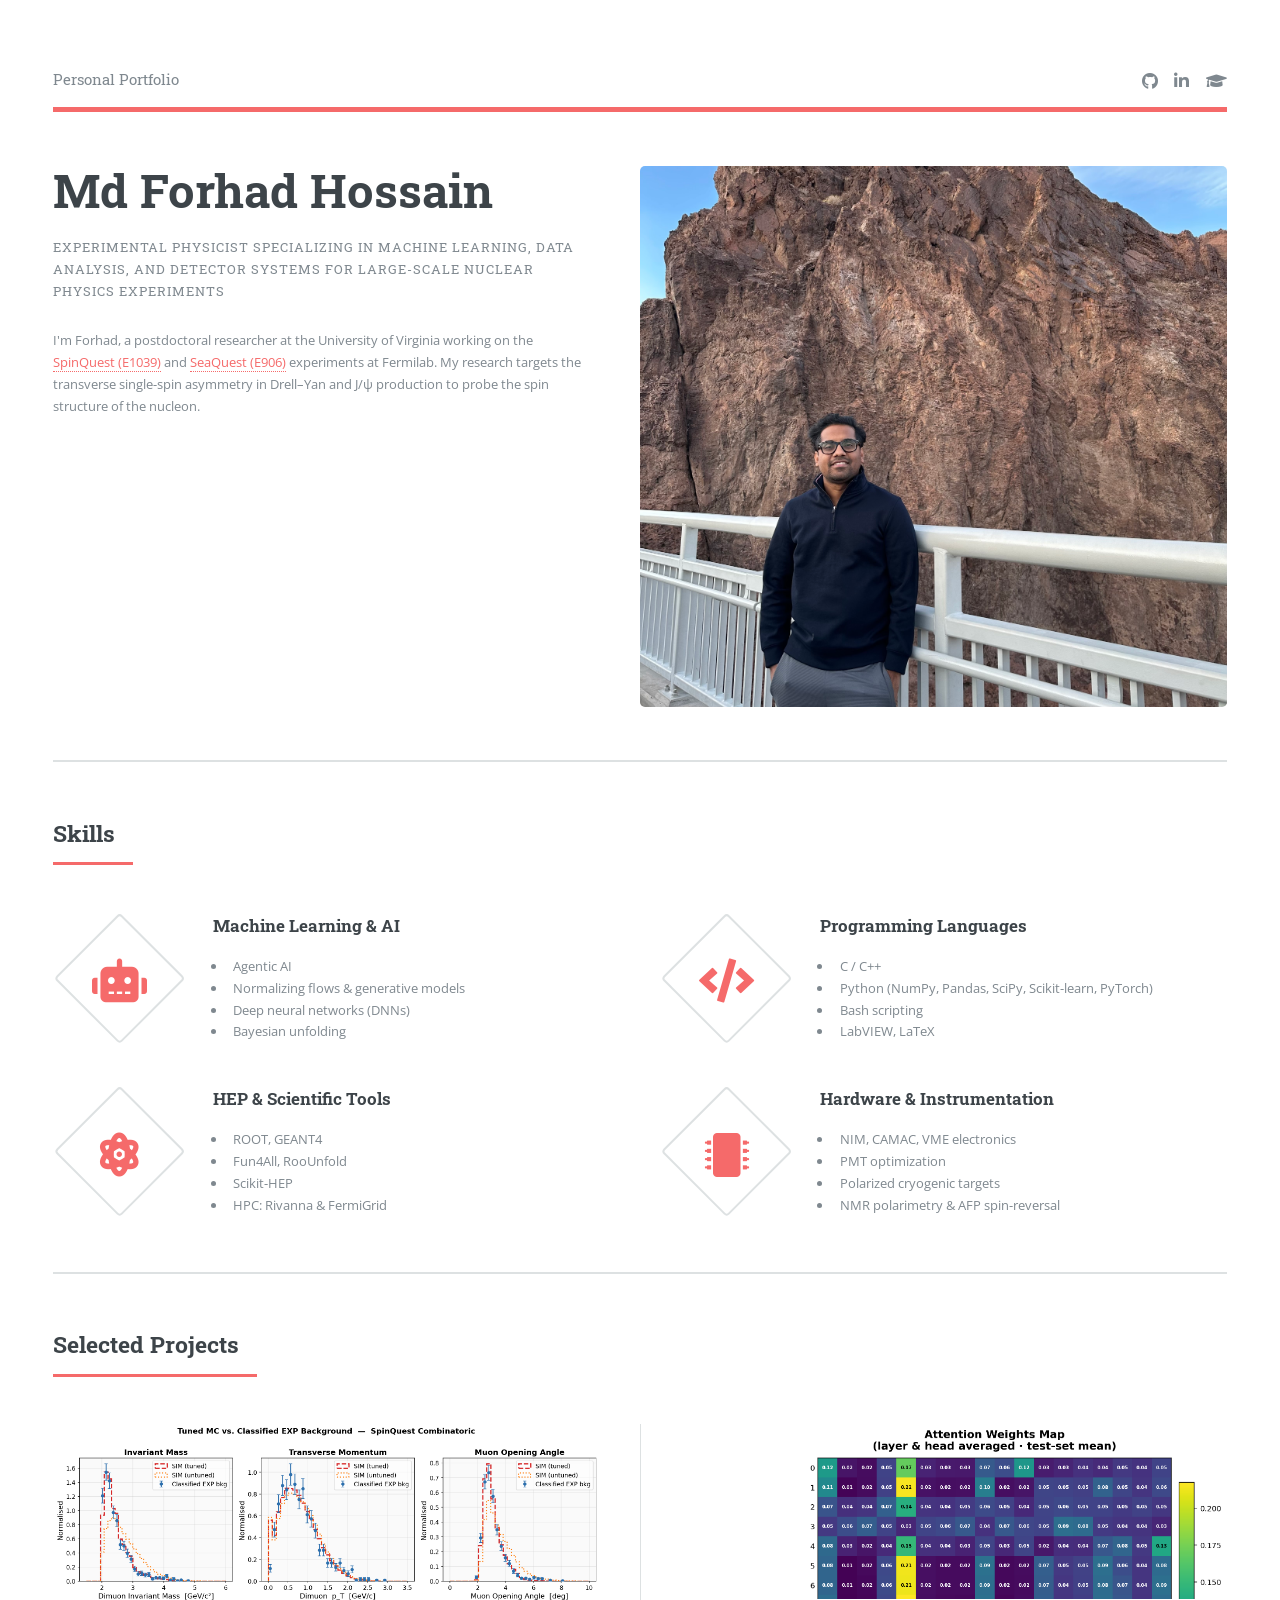
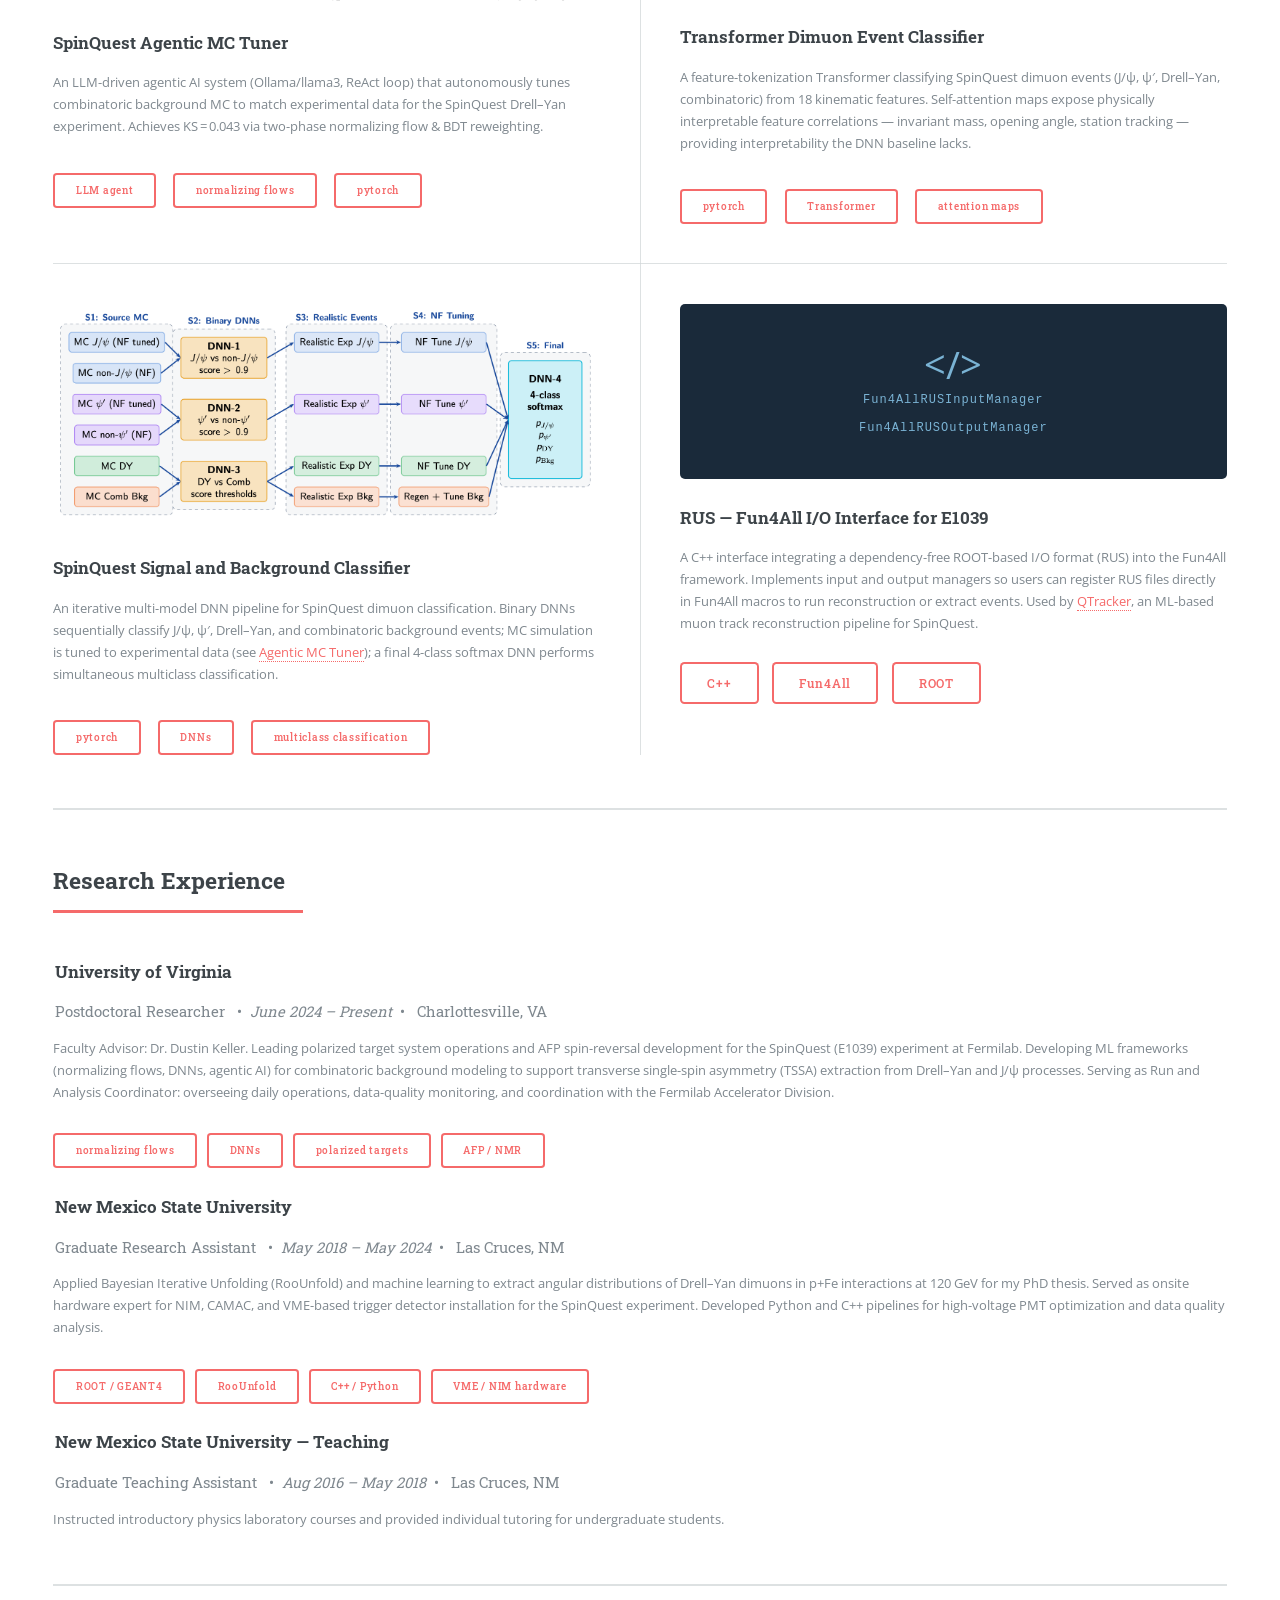
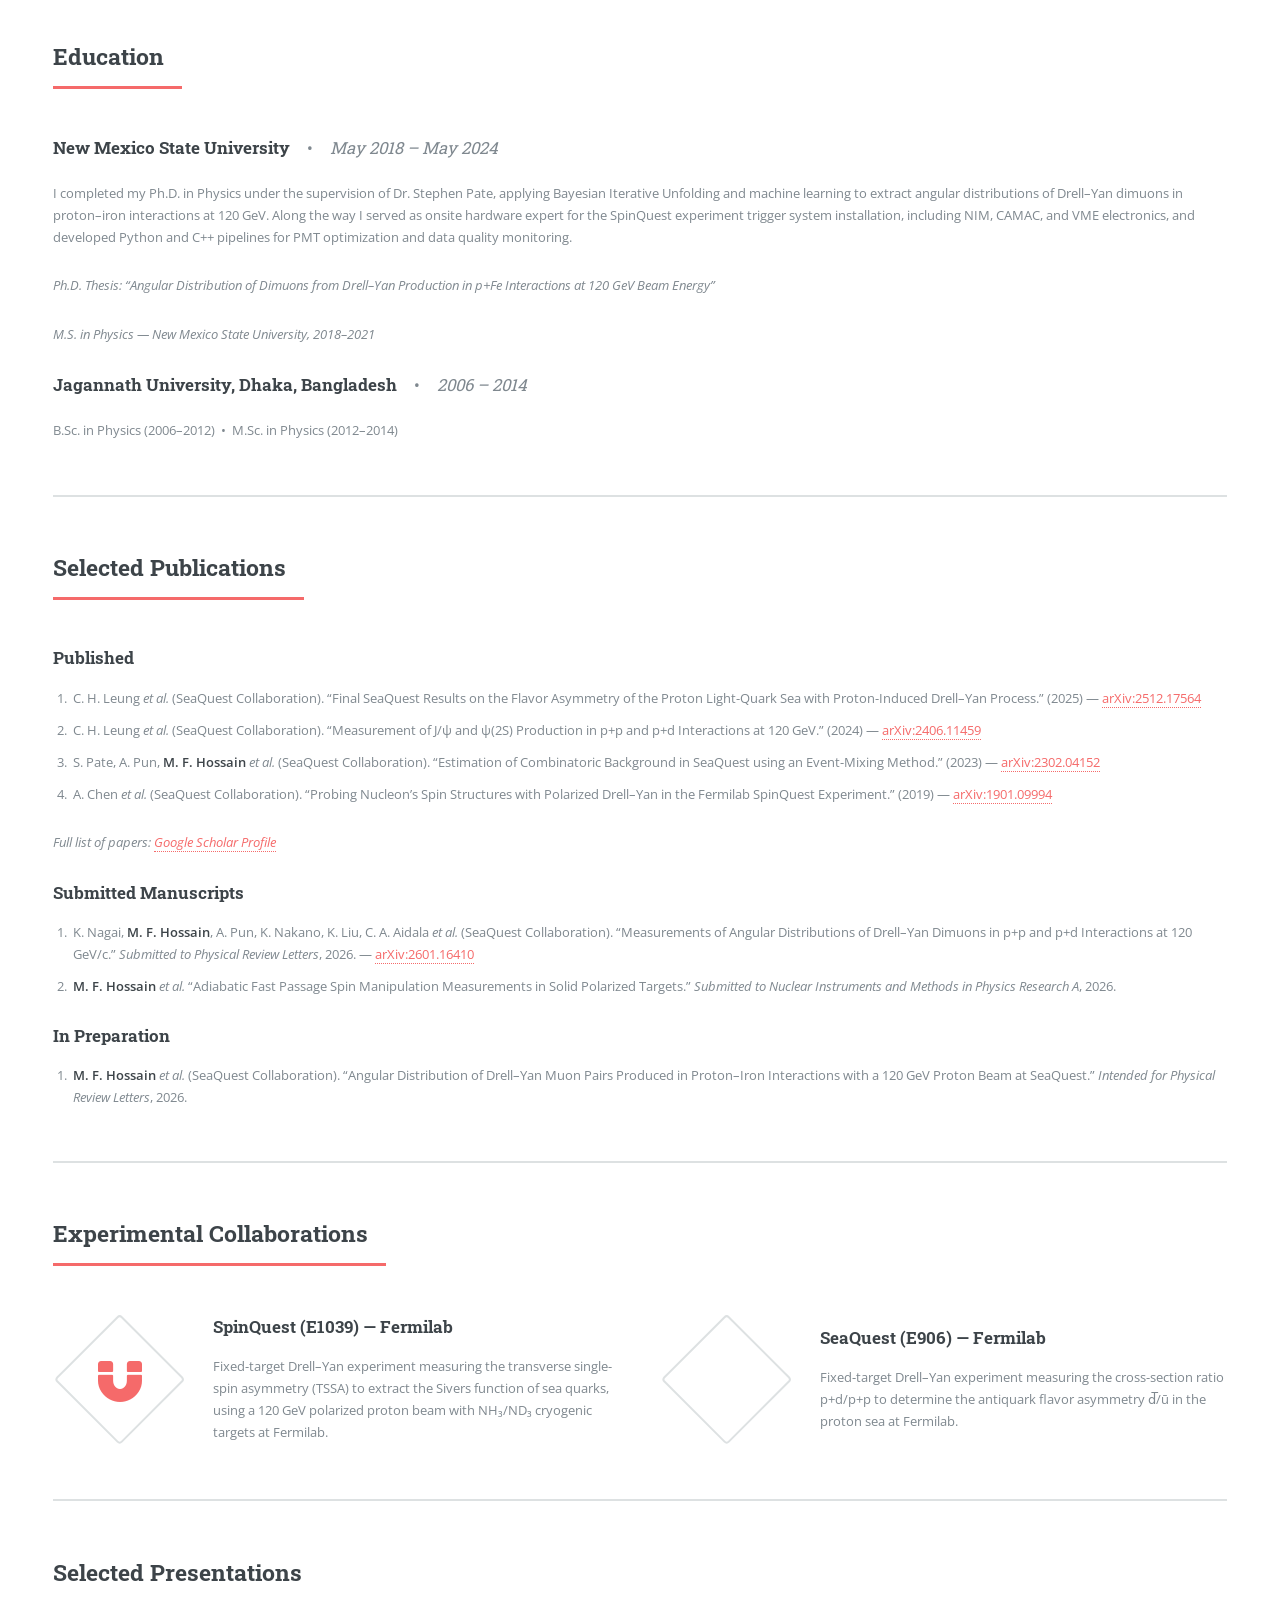
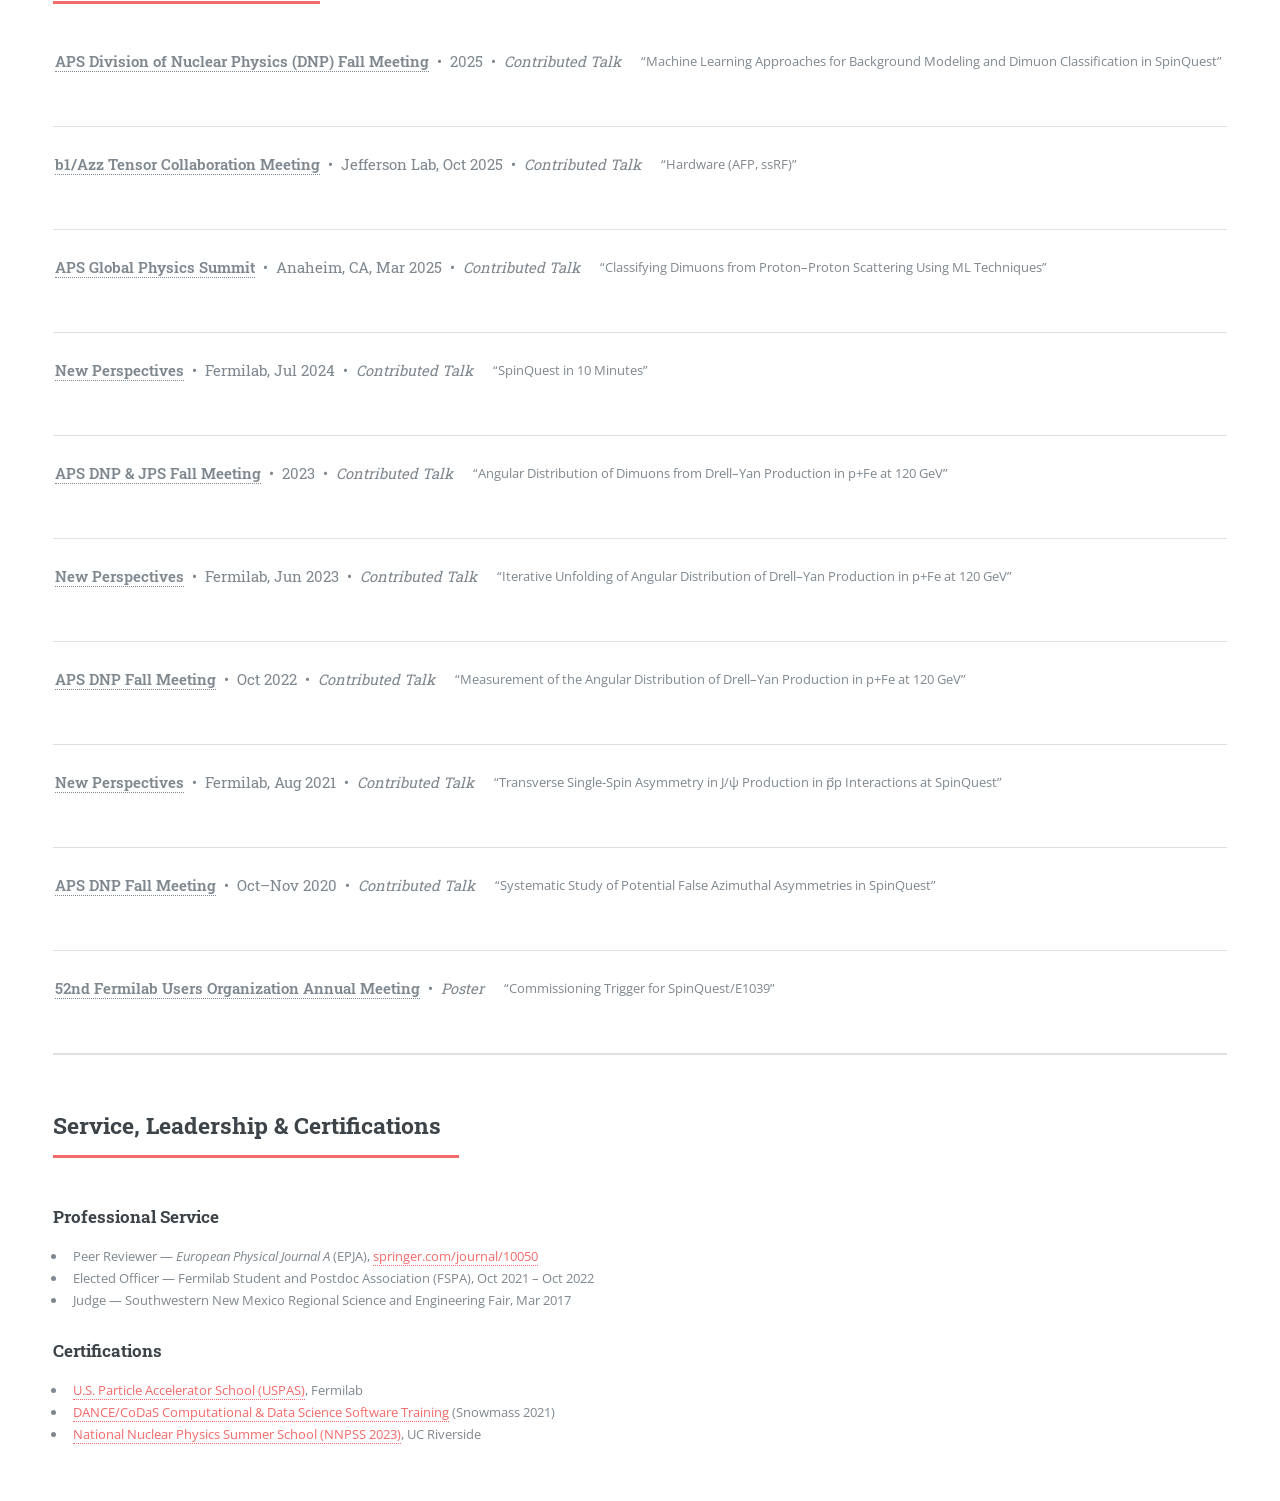
==== index.html @ e0bdc67d "update" ====
<!DOCTYPE HTML>
<!--
	Editorial by HTML5 UP
	html5up.net | @ajlkn
	Free for personal and commercial use under the CCA 3.0 license (html5up.net/license)
-->
<html>
	<head>
		<title>Md Forhad Hossain</title>
		<meta charset="utf-8" />
		<meta name="viewport" content="width=device-width, initial-scale=1, user-scalable=no" />
		<link rel="stylesheet" href="assets/css/main.css" />
	</head>
	<body class="is-preload">

		<!-- Wrapper -->
			<div id="wrapper">

				<!-- Main -->
					<div id="main">
						<div class="inner">

							<!-- Header -->
								<header id="header">
									<a href="index.html" class="logo">Personal Portfolio</a>
									<ul class="icons">
										<li><a href="https://github.com/forhad-h2030" class="icon brands fa-github" target="_blank" rel="noopener noreferrer"><span class="label">Github</span></a></li>
										<li><a href="https://www.linkedin.com/in/forhad-hn/" class="icon brands fa-linkedin-in" target="_blank" rel="noopener noreferrer"><span class="label">LinkedIn</span></a></li>
										<li><a href="https://scholar.google.com/citations?user=KOygUhMAAAAJ&hl=en" class="icon solid fa-graduation-cap" target="_blank" rel="noopener noreferrer"><span class="label">Google Scholar</span></a></li>
									</ul>
								</header>

							<!-- Banner -->
								<section id="banner">
									<div class="content">
										<header>
											<h1>Md Forhad Hossain</h1>
											<p>Experimental Physicist specializing in machine learning, data analysis, and detector systems for large-scale nuclear physics experiments</p>
										</header>
										<p>
											I'm Forhad, a postdoctoral researcher at the University of Virginia working on the <a href="https://spinquest.fnal.gov/" target="_blank" rel="noopener noreferrer">SpinQuest (E1039)</a> and <a href="https://www.phy.anl.gov/mep/drell-yan/" target="_blank" rel="noopener noreferrer">SeaQuest (E906)</a> experiments at Fermilab. My research targets the transverse single-spin asymmetry in Drell&ndash;Yan and J/&psi; production to probe the spin structure of the nucleon.
										</p>
									</div>
									<span class="image object">
										<img src="images/your_photo.jpg" alt="Md Forhad Hossain" />
									</span>
								</section>

							<!-- Skills -->
								<section>
									<header class="major">
										<h2>Skills</h2>
									</header>
									<div class="features">
										<article>
											<span class="icon solid fa-robot"></span>
											<div class="content">
												<h3>Machine Learning &amp; AI</h3>
												<ul>
													<li>Agentic AI</li>
													<li>Normalizing flows &amp; generative models</li>
													<li>Deep neural networks (DNNs)</li>
													<li>Bayesian unfolding</li>
												</ul>
											</div>
										</article>
										<article>
											<span class="icon solid fa-code"></span>
											<div class="content">
												<h3>Programming Languages</h3>
												<ul>
													<li>C / C++</li>
													<li>Python (NumPy, Pandas, SciPy, Scikit-learn, PyTorch)</li>
													<li>Bash scripting</li>
													<li>LabVIEW, LaTeX</li>
												</ul>
											</div>
										</article>
										<article>
											<span class="icon solid fa-atom"></span>
											<div class="content">
												<h3>HEP &amp; Scientific Tools</h3>
												<ul>
													<li>ROOT, GEANT4</li>
													<li>Fun4All, RooUnfold</li>
													<li>Scikit-HEP</li>
													<li>HPC: Rivanna &amp; FermiGrid</li>
												</ul>
											</div>
										</article>
										<article>
											<span class="icon solid fa-microchip"></span>
											<div class="content">
												<h3>Hardware &amp; Instrumentation</h3>
												<ul>
													<li>NIM, CAMAC, VME electronics</li>
													<li>PMT optimization</li>
													<li>Polarized cryogenic targets</li>
													<li>NMR polarimetry &amp; AFP spin-reversal</li>
												</ul>
											</div>
										</article>
									</div>
								</section>

							<!-- Projects -->
								<section>
									<header class="major">
										<h2>Selected Projects</h2>
									</header>
									<div class="posts">
										<article>
											<a href="spinquest-agentic-tuner.html" class="image"><img src="images/spinquest_agentic_overlay.png" alt="SpinQuest Agentic MC Tuner — overlay of tuned MC vs experimental data" /></a>
											<h3><a href="spinquest-agentic-tuner.html">SpinQuest Agentic MC Tuner</a></h3>
											<p>An LLM-driven agentic AI system (Ollama/llama3, ReAct loop) that autonomously tunes combinatoric background MC to match experimental data for the SpinQuest Drell&ndash;Yan experiment. Achieves KS&thinsp;=&thinsp;0.043 via two-phase normalizing flow &amp; BDT reweighting.</p>
											<ul class="actions" style="flex-wrap:wrap;gap:0.3em;">
												<li><a class="button small">LLM agent</a></li>
												<li><a class="button small">normalizing flows</a></li>
												<li><a class="button small">pytorch</a></li>
											</ul>
										</article>
										<article>
											<a href="transformer-dimuon.html" class="image"><img src="images/transformer_attention_annotated.png" alt="Transformer self-attention weight map for dimuon classification" style="width:100%;height:175px;object-fit:cover;object-position:top;" /></a>
											<h3><a href="transformer-dimuon.html">Transformer Dimuon Event Classifier</a></h3>
											<p>A feature-tokenization Transformer classifying SpinQuest dimuon events (J/&psi;, &psi;&prime;, Drell&ndash;Yan, combinatoric) from 18 kinematic features. Self-attention maps expose physically interpretable feature correlations &mdash; invariant mass, opening angle, station tracking &mdash; providing interpretability the DNN baseline lacks.</p>
											<ul class="actions" style="flex-wrap:wrap;gap:0.3em;">
												<li><a class="button small">pytorch</a></li>
												<li><a class="button small">Transformer</a></li>
												<li><a class="button small">attention maps</a></li>
											</ul>
										</article>
										<article>
											<a href="spinquest_bkg.html" class="image"><img src="images/spinquest_bkg.jpg" alt="SpinQuest Signal and Background Classifier" /></a>
											<h3><a href="spinquest_bkg.html">SpinQuest Signal and Background Classifier</a></h3>
											<p>An iterative multi-model DNN pipeline for SpinQuest dimuon classification. Binary DNNs sequentially classify J/&psi;, &psi;&prime;, Drell&ndash;Yan, and combinatoric background events; MC simulation is tuned to experimental data (see <a href="spinquest-agentic-tuner.html">Agentic MC Tuner</a>); a final 4-class softmax DNN performs simultaneous multiclass classification.</p>
											<ul class="actions" style="flex-wrap:wrap;gap:0.3em;">
												<li><a class="button small">pytorch</a></li>
												<li><a class="button small">DNNs</a></li>
												<li><a class="button small">multiclass classification</a></li>
											</ul>
										</article>
										<article>
											<a href="rus.html" class="image">
												<div style="width:100%;height:175px;background:#1a2a3a;display:flex;align-items:center;justify-content:center;flex-direction:column;gap:8px;">
													<span style="font-size:38px;line-height:1;color:#7ab3d4;">&#60;&#47;&#62;</span>
													<span style="font-size:12px;color:#7ab3d4;font-family:monospace;letter-spacing:1px;">Fun4AllRUSInputManager</span>
													<span style="font-size:12px;color:#7ab3d4;font-family:monospace;letter-spacing:1px;">Fun4AllRUSOutputManager</span>
												</div>
											</a>
											<h3><a href="rus.html">RUS &mdash; Fun4All I/O Interface for E1039</a></h3>
											<p>A C++ interface integrating a dependency-free ROOT-based I/O format (RUS) into the Fun4All framework. Implements input and output managers so users can register RUS files directly in Fun4All macros to run reconstruction or extract events. Used by <a href="https://github.com/uva-spin/Qtracker_basic" target="_blank" rel="noopener noreferrer">QTracker</a>, an ML-based muon track reconstruction pipeline for SpinQuest.</p>
											<ul class="actions">
												<li><a class="button">C++</a></li>
												<li><a class="button">Fun4All</a></li>
												<li><a class="button">ROOT</a></li>
											</ul>
										</article>
									</div>
								</section>

							<!-- Research Experience -->
								<section>
									<header class="major">
										<h2>Research Experience</h2>
									</header>

									<h3>&thinsp;&hairsp;University of Virginia</h3>
									<div class="row">
										<hplain>Postdoctoral Researcher &ensp;<span>&#8226;</span>&ensp;<i>June 2024 &ndash; Present</i>&ensp;<span>&#8226;</span>&ensp; Charlottesville, VA</hplain>
										<p style="margin-bottom:1em;"></p>
										<p>
											Faculty Advisor: Dr. Dustin Keller. Leading polarized target system operations and AFP spin-reversal development for the SpinQuest (E1039) experiment at Fermilab. Developing ML frameworks (normalizing flows, DNNs, agentic AI) for combinatoric background modeling to support transverse single-spin asymmetry (TSSA) extraction from Drell&ndash;Yan and J/&psi; processes. Serving as Run and Analysis Coordinator: overseeing daily operations, data-quality monitoring, and coordination with the Fermilab Accelerator Division.
											<br /><br />
											<a class="button small">normalizing flows</a>&ensp;
											<a class="button small">DNNs</a>&ensp;
											<a class="button small">polarized targets</a>&ensp;
											<a class="button small">AFP / NMR</a>
										</p>
									</div>

									<h3>&thinsp;&hairsp;New Mexico State University</h3>
									<div class="row">
										<hplain>Graduate Research Assistant &ensp;<span>&#8226;</span>&ensp;<i>May 2018 &ndash; May 2024</i>&ensp;<span>&#8226;</span>&ensp; Las Cruces, NM</hplain>
										<p style="margin-bottom:1em;"></p>
										<p>
											Applied Bayesian Iterative Unfolding (RooUnfold) and machine learning to extract angular distributions of Drell&ndash;Yan dimuons in p+Fe interactions at 120 GeV for my PhD thesis. Served as onsite hardware expert for NIM, CAMAC, and VME-based trigger detector installation for the SpinQuest experiment. Developed Python and C++ pipelines for high-voltage PMT optimization and data quality analysis.
											<br /><br />
											<a class="button small">ROOT / GEANT4</a>&ensp;
											<a class="button small">RooUnfold</a>&ensp;
											<a class="button small">C++ / Python</a>&ensp;
											<a class="button small">VME / NIM hardware</a>
										</p>
									</div>

									<h3>&thinsp;&hairsp;New Mexico State University &mdash; Teaching</h3>
									<div class="row">
										<hplain>Graduate Teaching Assistant &ensp;<span>&#8226;</span>&ensp;<i>Aug 2016 &ndash; May 2018</i>&ensp;<span>&#8226;</span>&ensp; Las Cruces, NM</hplain>
										<p style="margin-bottom:1em;"></p>
										<p>Instructed introductory physics laboratory courses and provided individual tutoring for undergraduate students.</p>
									</div>
								</section>

							<!-- Education -->
								<section>
									<header class="major">
										<h2>Education</h2>
									</header>

									<div style="clear: both">
										<h3 style="float: left">New Mexico State University</h3>
										<hplain2>&emsp;<span>&#8226;</span>&emsp;<i>May 2018 &ndash; May 2024</i></hplain2>
									</div>
									<br />
									<p>
										I completed my Ph.D. in Physics under the supervision of Dr. Stephen Pate, applying Bayesian Iterative Unfolding and machine learning to extract angular distributions of Drell&ndash;Yan dimuons in proton&ndash;iron interactions at 120 GeV. Along the way I served as onsite hardware expert for the SpinQuest experiment trigger system installation, including NIM, CAMAC, and VME electronics, and developed Python and C++ pipelines for PMT optimization and data quality monitoring.
									</p>
									<p><i>Ph.D. Thesis: &ldquo;Angular Distribution of Dimuons from Drell&ndash;Yan Production in p+Fe Interactions at 120 GeV Beam Energy&rdquo;</i></p>
									<p><i>M.S. in Physics &mdash; New Mexico State University, 2018&ndash;2021</i></p>

									<div style="clear: both">
										<h3 style="float: left">Jagannath University, Dhaka, Bangladesh</h3>
										<hplain2>&emsp;<span>&#8226;</span>&emsp;<i>2006 &ndash; 2014</i></hplain2>
									</div>
									<br />
									<p>B.Sc. in Physics (2006&ndash;2012) &nbsp;&bull;&nbsp; M.Sc. in Physics (2012&ndash;2014)</p>
								</section>

							<!-- Publications -->
								<section>
									<header class="major">
										<h2>Selected Publications</h2>
									</header>

									<h3>Published</h3>
									<ol>
										<li style="margin-bottom:0.8em; line-height:1.6">
											C. H. Leung <i>et al.</i> (SeaQuest Collaboration). &ldquo;Final SeaQuest Results on the Flavor Asymmetry of the Proton Light-Quark Sea with Proton-Induced Drell&ndash;Yan Process.&rdquo; (2025)
											&mdash; <a href="https://arxiv.org/abs/2512.17564" target="_blank" rel="noopener noreferrer">arXiv:2512.17564</a>
										</li>
										<li style="margin-bottom:0.8em; line-height:1.6">
											C. H. Leung <i>et al.</i> (SeaQuest Collaboration). &ldquo;Measurement of J/&psi; and &psi;(2S) Production in p+p and p+d Interactions at 120 GeV.&rdquo; (2024)
											&mdash; <a href="https://arxiv.org/abs/2406.11459" target="_blank" rel="noopener noreferrer">arXiv:2406.11459</a>
										</li>
										<li style="margin-bottom:0.8em; line-height:1.6">
											S. Pate, A. Pun, <b>M. F. Hossain</b> <i>et al.</i> (SeaQuest Collaboration). &ldquo;Estimation of Combinatoric Background in SeaQuest using an Event-Mixing Method.&rdquo; (2023)
											&mdash; <a href="https://arxiv.org/abs/2302.04152" target="_blank" rel="noopener noreferrer">arXiv:2302.04152</a>
										</li>
										<li style="margin-bottom:0.8em; line-height:1.6">
											A. Chen <i>et al.</i> (SeaQuest Collaboration). &ldquo;Probing Nucleon&rsquo;s Spin Structures with Polarized Drell&ndash;Yan in the Fermilab SpinQuest Experiment.&rdquo; (2019)
											&mdash; <a href="https://arxiv.org/abs/1901.09994" target="_blank" rel="noopener noreferrer">arXiv:1901.09994</a>
										</li>
									</ol>
									<p><i>Full list of papers: <a href="https://scholar.google.com/citations?user=KOygUhMAAAAJ&hl=en" target="_blank" rel="noopener noreferrer">Google Scholar Profile</a></i></p>

									<h3>Submitted Manuscripts</h3>
									<ol>
										<li style="margin-bottom:0.8em; line-height:1.6">
											K. Nagai, <b>M. F. Hossain</b>, A. Pun, K. Nakano, K. Liu, C. A. Aidala <i>et al.</i> (SeaQuest Collaboration). &ldquo;Measurements of Angular Distributions of Drell&ndash;Yan Dimuons in p+p and p+d Interactions at 120 GeV/c.&rdquo; <i>Submitted to Physical Review Letters</i>, 2026.
											&mdash; <a href="https://arxiv.org/abs/2601.16410" target="_blank" rel="noopener noreferrer">arXiv:2601.16410</a>
										</li>
										<li style="margin-bottom:0.8em; line-height:1.6">
											<b>M. F. Hossain</b> <i>et al.</i> &ldquo;Adiabatic Fast Passage Spin Manipulation Measurements in Solid Polarized Targets.&rdquo; <i>Submitted to Nuclear Instruments and Methods in Physics Research A</i>, 2026.
										</li>
									</ol>

									<h3>In Preparation</h3>
									<ol>
										<li style="margin-bottom:0.8em; line-height:1.6">
											<b>M. F. Hossain</b> <i>et al.</i> (SeaQuest Collaboration). &ldquo;Angular Distribution of Drell&ndash;Yan Muon Pairs Produced in Proton&ndash;Iron Interactions with a 120 GeV Proton Beam at SeaQuest.&rdquo; <i>Intended for Physical Review Letters</i>, 2026.
										</li>
									</ol>
								</section>

							<!-- Collaborations -->
								<section>
									<header class="major">
										<h2>Experimental Collaborations</h2>
									</header>
									<div class="features">
										<article>
											<span class="icon solid fa-magnet"></span>
											<div class="content">
												<h3><a href="https://spinquest.fnal.gov/" target="_blank" rel="noopener noreferrer">SpinQuest (E1039) &mdash; Fermilab</a></h3>
												<p>Fixed-target Drell&ndash;Yan experiment measuring the transverse single-spin asymmetry (TSSA) to extract the Sivers function of sea quarks, using a 120 GeV polarized proton beam with NH&#8323;/ND&#8323; cryogenic targets at Fermilab.</p>
											</div>
										</article>
										<article>
											<span class="icon solid fa-circle-nodes"></span>
											<div class="content">
												<h3><a href="https://www.phy.anl.gov/mep/drell-yan/" target="_blank" rel="noopener noreferrer">SeaQuest (E906) &mdash; Fermilab</a></h3>
												<p>Fixed-target Drell&ndash;Yan experiment measuring the cross-section ratio p+d/p+p to determine the antiquark flavor asymmetry d&#773;/&#363; in the proton sea at Fermilab.</p>
											</div>
										</article>
									</div>
								</section>

							<!-- Presentations -->
								<section>
									<header class="major">
										<h2>Selected Presentations</h2>
									</header>

									<div class="row">
										<hplain><b><a href="https://www.aps.org/events/2025/division-nuclear-physics-2025" target="_blank" rel="noopener noreferrer">APS Division of Nuclear Physics (DNP) Fall Meeting</a></b>&ensp;<span>&#8226;</span>&ensp;2025&ensp;<span>&#8226;</span>&ensp;<i>Contributed Talk</i></hplain>
										<p>&ldquo;Machine Learning Approaches for Background Modeling and Dimuon Classification in SpinQuest&rdquo;</p>
									</div>
									<hr />
									<div class="row">
										<hplain><b><a href="https://indico.jlab.org/event/986/" target="_blank" rel="noopener noreferrer">b1/Azz Tensor Collaboration Meeting</a></b>&ensp;<span>&#8226;</span>&ensp;Jefferson Lab, Oct 2025&ensp;<span>&#8226;</span>&ensp;<i>Contributed Talk</i></hplain>
										<p>&ldquo;Hardware (AFP, ssRF)&rdquo;</p>
									</div>
									<hr />
									<div class="row">
										<hplain><b><a href="https://www.aps.org/events/2025/joint-meeting" target="_blank" rel="noopener noreferrer">APS Global Physics Summit</a></b>&ensp;<span>&#8226;</span>&ensp;Anaheim, CA, Mar 2025&ensp;<span>&#8226;</span>&ensp;<i>Contributed Talk</i></hplain>
										<p>&ldquo;Classifying Dimuons from Proton&ndash;Proton Scattering Using ML Techniques&rdquo;</p>
									</div>
									<hr />
									<div class="row">
										<hplain><b><a href="https://indico.fnal.gov/event/64625/contributions/295295/" target="_blank" rel="noopener noreferrer">New Perspectives</a></b>&ensp;<span>&#8226;</span>&ensp;Fermilab, Jul 2024&ensp;<span>&#8226;</span>&ensp;<i>Contributed Talk</i></hplain>
										<p>&ldquo;SpinQuest in 10 Minutes&rdquo;</p>
									</div>
									<hr />
									<div class="row">
										<hplain><b><a href="https://indico.frib.msu.edu/event/66/" target="_blank" rel="noopener noreferrer">APS DNP &amp; JPS Fall Meeting</a></b>&ensp;<span>&#8226;</span>&ensp;2023&ensp;<span>&#8226;</span>&ensp;<i>Contributed Talk</i></hplain>
										<p>&ldquo;Angular Distribution of Dimuons from Drell&ndash;Yan Production in p+Fe at 120 GeV&rdquo;</p>
									</div>
									<hr />
									<div class="row">
										<hplain><b><a href="https://indico.fnal.gov/event/59506/contributions/269971/" target="_blank" rel="noopener noreferrer">New Perspectives</a></b>&ensp;<span>&#8226;</span>&ensp;Fermilab, Jun 2023&ensp;<span>&#8226;</span>&ensp;<i>Contributed Talk</i></hplain>
										<p>&ldquo;Iterative Unfolding of Angular Distribution of Drell&ndash;Yan Production in p+Fe at 120 GeV&rdquo;</p>
									</div>
									<hr />
									<div class="row">
										<hplain><b><a href="https://meetings.aps.org/Meeting/DNP22/Session/LI.2" target="_blank" rel="noopener noreferrer">APS DNP Fall Meeting</a></b>&ensp;<span>&#8226;</span>&ensp;Oct 2022&ensp;<span>&#8226;</span>&ensp;<i>Contributed Talk</i></hplain>
										<p>&ldquo;Measurement of the Angular Distribution of Drell&ndash;Yan Production in p+Fe at 120 GeV&rdquo;</p>
									</div>
									<hr />
									<div class="row">
										<hplain><b><a href="https://indico.fnal.gov/event/49432/contributions/221005/" target="_blank" rel="noopener noreferrer">New Perspectives</a></b>&ensp;<span>&#8226;</span>&ensp;Fermilab, Aug 2021&ensp;<span>&#8226;</span>&ensp;<i>Contributed Talk</i></hplain>
										<p>&ldquo;Transverse Single-Spin Asymmetry in J/&psi; Production in p&#x20D7;p Interactions at SpinQuest&rdquo;</p>
									</div>
									<hr />
									<div class="row">
										<hplain><b><a href="https://meetings.aps.org/Meeting/DNP20/Session/EM.8" target="_blank" rel="noopener noreferrer">APS DNP Fall Meeting</a></b>&ensp;<span>&#8226;</span>&ensp;Oct&ndash;Nov 2020&ensp;<span>&#8226;</span>&ensp;<i>Contributed Talk</i></hplain>
										<p>&ldquo;Systematic Study of Potential False Azimuthal Asymmetries in SpinQuest&rdquo;</p>
									</div>
									<hr />
									<div class="row">
										<hplain><b><a href="https://www.osti.gov/biblio/1571785" target="_blank" rel="noopener noreferrer">52nd Fermilab Users Organization Annual Meeting</a></b>&ensp;<span>&#8226;</span>&ensp;<i>Poster</i></hplain>
										<p>&ldquo;Commissioning Trigger for SpinQuest/E1039&rdquo;</p>
									</div>
								</section>

							<!-- Service & Certifications -->
								<section>
									<header class="major">
										<h2>Service, Leadership &amp; Certifications</h2>
									</header>

									<h3>Professional Service</h3>
									<ul>
										<li>Peer Reviewer &mdash; <i>European Physical Journal A</i> (EPJA), <a href="https://link.springer.com/journal/10050" target="_blank" rel="noopener noreferrer">springer.com/journal/10050</a></li>
										<li>Elected Officer &mdash; Fermilab Student and Postdoc Association (FSPA), Oct 2021 &ndash; Oct 2022</li>
										<li>Judge &mdash; Southwestern New Mexico Regional Science and Engineering Fair, Mar 2017</li>
									</ul>

									<h3>Certifications</h3>
									<ul>
										<li><a href="https://uspas.fnal.gov/" target="_blank" rel="noopener noreferrer">U.S. Particle Accelerator School (USPAS)</a>, Fermilab</li>
										<li><a href="http://seattlesnowmass2021.net/" target="_blank" rel="noopener noreferrer">DANCE/CoDaS Computational &amp; Data Science Software Training</a> (Snowmass 2021)</li>
										<li><a href="https://nnpss23.ucr.edu/" target="_blank" rel="noopener noreferrer">National Nuclear Physics Summer School (NNPSS 2023)</a>, UC Riverside</li>
									</ul>
								</section>

						</div>
					</div>

				<!-- Sidebar -->
					<div id="sidebar">
						<div class="inner">

							<!-- Contact -->
								<section>
									<header class="major">
										<h2>Get in touch</h2>
									</header>
																		<ul class="contact">
										<li class="icon solid fa-envelope"><span id="em-sidebar"></span></li>
										<script>(function(){var u='dgy5cd',d='virginia'+'.'+'edu';document.getElementById('em-sidebar').innerHTML='<a href="mai'+'lto:'+u+'@'+d+'">'+ u +' [at] virginia [dot] edu</a>';})();</script>
										<li class="icon solid fa-home">Department of Physics<br />University of Virginia<br />Charlottesville, VA</li>
									</ul>
								</section>

							<!-- Footer -->
								<footer id="footer">
									<p class="copyright">&copy; Md Forhad Hossain. Design: <a href="https://html5up.net">HTML5 UP</a>.</p>
								</footer>

						</div>
					</div>

			</div>

		<!-- Scripts -
---- assets/css/main.css ----
@import url(fontawesome-all.min.css);
@import url("https://fonts.googleapis.com/css?family=Open+Sans:400,600,400italic,600italic|Roboto+Slab:400,700");
/*
	Editorial by HTML5 UP
	html5up.net | @ajlkn
	Free for personal and commercial use under the CCA 3.0 license (html5up.net/license)
*/
html, body, div, span, applet, object,
iframe, h1, h2, h3, h4, h5, h6, hplain, hplain2, p, blockquote,
pre, a, abbr, acronym, address, big, cite,
code, del, dfn, em, img, ins, kbd, q, s, samp,
small, strike, strong, sub, sup, tt, var, b,
u, i, center, dl, dt, dd, ol, ul, li, fieldset,
form, label, legend, table, caption, tbody,
tfoot, thead, tr, th, td, article, aside,
canvas, details, embed, figure, figcaption,
footer, header, hgroup, menu, nav, output, ruby,
section, summary, time, mark, audio, video {
  margin: 0;
  padding: 0;
  border: 0;
  font-size: 100%;
  font: inherit;
  vertical-align: baseline; }

article, aside, details, figcaption, figure,
footer, header, hgroup, menu, nav, section {
  display: block; }

body {
  line-height: 1; }

ol, ul {
  list-style: none; }

blockquote, q {
  quotes: none; }
  blockquote:before, blockquote:after, q:before, q:after {
    content: '';
    content: none; }

table {
  border-collapse: collapse;
  border-spacing: 0; }

body {
  -webkit-text-size-adjust: none; }

mark {
  background-color: transparent;
  color: inherit; }

input::-moz-focus-inner {
  border: 0;
  padding: 0; }

input, select, textarea {
  -moz-appearance: none;
  -webkit-appearance: none;
  -ms-appearance: none;
  appearance: none; }

/* Basic */
@-ms-viewport {
  width: device-width; }

body {
  -ms-overflow-style: scrollbar; }

@media screen and (max-width: 480px) {
  html, body {
    min-width: 320px; } }

html {
  box-sizing: border-box; }

*, *:before, *:after {
  box-sizing: inherit; }

body {
  background: #ffffff; }
  body.is-preload *, body.is-preload *:before, body.is-preload *:after, body.is-resizing *, body.is-resizing *:before, body.is-resizing *:after {
    -moz-animation: none !important;
    -webkit-animation: none !important;
    -ms-animation: none !important;
    animation: none !important;
    -moz-transition: none !important;
    -webkit-transition: none !important;
    -ms-transition: none !important;
    transition: none !important; }

/* Type */
body, input, select, textarea {
  color: #7f888f;
  font-family: "Open Sans", sans-serif;
  font-size: 13pt;
  font-weight: 400;
  line-height: 1.65; }
  @media screen and (max-width: 1680px) {
    body, input, select, textarea {
      font-size: 11pt; } }
  @media screen and (max-width: 1280px) {
    body, input, select, textarea {
      font-size: 10pt; } }
  @media screen and (max-width: 360px) {
    body, input, select, textarea {
      font-size: 9pt; } }

a {
  -moz-transition: color 0.2s ease-in-out, border-bottom-color 0.2s ease-in-out;
  -webkit-transition: color 0.2s ease-in-out, border-bottom-color 0.2s ease-in-out;
  -ms-transition: color 0.2s ease-in-out, border-bottom-color 0.2s ease-in-out;
  transition: color 0.2s ease-in-out, border-bottom-color 0.2s ease-in-out;
  border-bottom: dotted 1px;
  color: #f56a6a;
  text-decoration: none; }
  a:hover {
    border-bottom-color: #f56a6a;
    color: #f56a6a !important; }
    a:hover strong {
      color: inherit; }

strong, b {
  color: #3d4449;
  font-weight: 600; }

em, i {
  font-style: italic; }

p {
  margin: 0 0 2em 0; }

h1, h2, h3, h4, h5, h6 {
  color: #3d4449;
  font-family: "Roboto Slab", serif;
  font-weight: 700;
  line-height: 1.5;
  margin: 0 0 1em 0; }
hplain, hplain2 {
  color: #7f888f;
  font-family: "Roboto Slab", serif;
  font-weight: 400;
  line-height: 1.5;
  margin: 0 0 1em 0;
}
  h1 a, h2 a, h3 a, h4 a, h5 a, h6 a {
    color: inherit;
    text-decoration: none;
    border-bottom: 0; }

hplain a, hplain2 a {
color: #7f888f;
text-decoration: none;
border-decoration:none;
}

h1 {
  font-size: 4em;
  margin: 0 0 0.5em 0;
  line-height: 1.3; }

h2 {
  font-size: 1.75em; }

h3 {
  font-size: 1.25em; }

hplain2 {
  font-size: 1.25em;}

hplain {
  font-size: 1.1em; }

h4 {
  font-size: 1.1em; }

h5 {
  font-size: 0.9em; }

h6 {
  font-size: 0.7em; }

@media screen and (max-width: 1680px) {
  h1 {
    font-size: 3.5em; } }

@media screen and (max-width: 980px) {
  h1 {
    font-size: 3.25em; } }

@media screen and (max-width: 736px) {
  h1 {
    font-size: 2em;
    line-height: 1.4; }
  h2 {
    font-size: 1.5em; } }

sub {
  font-size: 0.8em;
  position: relative;
  top: 0.5em; }

sup {
  font-size: 0.8em;
  position: relative;
  top: -0.5em; }

blockquote {
  border-left: solid 3px rgba(210, 215, 217, 0.75);
  font-style: italic;
  margin: 0 0 2em 0;
  padding: 0.5em 0 0.5em 2em; }

code {
  background: rgba(230, 235, 237, 0.25);
  border-radius: 0.375em;
  border: solid 1px rgba(210, 215, 217, 0.75);
  font-family: "Courier New", monospace;
  font-size: 0.9em;
  margin: 0 0.25em;
  padding: 0.25em 0.65em; }

pre {
  -webkit-overflow-scrolling: touch;
  font-family: "Courier New", monospace;
  font-size: 0.9em;
  margin: 0 0 2em 0; }
  pre code {
    display: block;
    line-height: 1.75;
    padding: 1em 1.5em;
    overflow-x: auto; }

.center {
  text-align:center;
 display:block;
}

hr {
  border: 0;
  border-bottom: solid 1px rgba(210, 215, 217, 0.75);
  margin: 2em 0; }
  hr.major {
    margin: 3em 0; }

.align-left {
  text-align: left; }

.align-center {
  text-align: center; }

.align-right {
  text-align: right; }

/* Row */
.row {
  display: flex;
  flex-wrap: wrap;
  box-sizing: border-box;
  align-items: stretch; }
  .row > * {
    box-sizing: border-box; }
  .row.gtr-uniform > * > :last-child {
    margin-bottom: 0; }
  .row.aln-left {
    justify-content: flex-start; }
  .row.aln-center {
    justify-content: center; }
  .row.aln-right {
    justify-content: flex-end; }
  .row.aln-top {
    align-items: flex-start; }
  .row.aln-middle {
    align-items: center; }
  .row.aln-bottom {
    align-items: flex-end; }
  .row > .imp {
    order: -1; }
  .row > .col-1 {
    width: 8.33333%; }
  .row > .off-1 {
    margin-left: 8.33333%; }
  .row > .col-2 {
    width: 16.66667%; }
  .row > .off-2 {
    margin-left: 16.66667%; }
  .row > .col-3 {
    width: 25%; }
  .row > .off-3 {
    margin-left: 25%; }
  .row > .col-4 {
    width: 33.33333%; }
  .row > .off-4 {
    margin-left: 33.33333%; }
  .row > .col-5 {
    width: 41.66667%; }
  .row > .off-5 {
    margin-left: 41.66667%; }
  .row > .col-6 {
    width: 50%; }
  .row > .off-6 {
    margin-left: 50%; }
  .row > .col-7 {
    width: 58.33333%; }
  .row > .off-7 {
    margin-left: 58.33333%; }
  .row > .col-8 {
    width: 66.66667%; }
  .row > .off-8 {
    margin-left: 66.66667%; }
  .row > .col-9 {
    width: 75%; }
  .row > .off-9 {
    margin-left: 75%; }
  .row > .col-10 {
    width: 83.33333%; }
  .row > .off-10 {
    margin-left: 83.33333%; }
  .row > .col-11 {
    width: 91.66667%; }
  .row > .off-11 {
    margin-left: 91.66667%; }
  .row > .col-12 {
    width: 100%; }
  .row > .off-12 {
    margin-left: 100%; }
  .row.gtr-0 {
    margin-top: 0;
    margin-left: 0em; }
    .row.gtr-0 > * {
      padding: 0 0 0 0em; }
    .row.gtr-0.gtr-uniform {
      margin-top: 0em; }
      .row.gtr-0.gtr-uniform > * {
        padding-top: 0em; }
  .row.gtr-25 {
    margin-top: 0;
    margin-left: -0.375em; }
    .row.gtr-25 > * {
      padding: 0 0 0 0.375em; }
    .row.gtr-25.gtr-uniform {
      margin-top: -0.375em; }
      .row.gtr-25.gtr-uniform > * {
        padding-top: 0.375em; }
  .row.gtr-50 {
    margin-top: 0;
    margin-left: -0.75em; }
    .row.gtr-50 > * {
      padding: 0 0 0 0.75em; }
    .row.gtr-50.gtr-uniform {
      margin-top: -0.75em; }
      .row.gtr-50.gtr-uniform > * {
        padding-top: 0.75em; }
  .row {
    margin-top: 0;
    margin-left: -1.5em; }
    .row > * {
      padding: 0 0 0 1.5em; }
    .row.gtr-uniform {
      margin-top: -1.5em; }
      .row.gtr-uniform > * {
        padding-top: 1.5em; }
  .row.gtr-150 {
    margin-top: 0;
    margin-left: -2.25em; }
    .row.gtr-150 > * {
      padding: 0 0 0 2.25em; }
    .row.gtr-150.gtr-uniform {
      margin-top: -2.25em; }
      .row.gtr-150.gtr-uniform > * {
        padding-top: 2.25em; }
  .row.gtr-200 {
    margin-top: 0;
    margin-left: -3em; }
    .row.gtr-200 > * {
      padding: 0 0 0 3em; }
    .row.gtr-200.gtr-uniform {
      margin-top: -3em; }
      .row.gtr-200.gtr-uniform > * {
        padding-top: 3em; }
  @media screen and (max-width: 1680px) {
    .row {
      display: flex;
      flex-wrap: wrap;
      box-sizing: border-box;
      align-items: stretch; }
      .row > * {
        box-sizing: border-box; }
      .row.gtr-uniform > * > :last-child {
        margin-bottom: 0; }
      .row.aln-left {
        justify-content: flex-start; }
      .row.aln-center {
        justify-content: center; }
      .row.aln-right {
        justify-content: flex-end; }
      .row.aln-top {
        align-items: flex-start; }
      .row.aln-middle {
        align-items: center; }
      .row.aln-bottom {
        align-items: flex-end; }
      .row > .imp-xlarge {
        order: -1; }
      .row > .col-1-xlarge {
        width: 8.33333%; }
      .row > .off-1-xlarge {
        margin-left: 8.33333%; }
      .row > .col-2-xlarge {
        width: 16.66667%; }
      .row > .off-2-xlarge {
        margin-left: 16.66667%; }
      .row > .col-3-xlarge {
        width: 25%; }
      .row > .off-3-xlarge {
        margin-left: 25%; }
      .row > .col-4-xlarge {
        width: 33.33333%; }
      .row > .off-4-xlarge {
        margin-left: 33.33333%; }
      .row > .col-5-xlarge {
        width: 41.66667%; }
      .row > .off-5-xlarge {
        margin-left: 41.66667%; }
      .row > .col-6-xlarge {
        width: 50%; }
      .row > .off-6-xlarge {
        margin-left: 50%; }
      .row > .col-7-xlarge {
        width: 58.33333%; }
      .row > .off-7-xlarge {
        margin-left: 58.33333%; }
      .row > .col-8-xlarge {
        width: 66.66667%; }
      .row > .off-8-xlarge {
        margin-left: 66.66667%; }
      .row > .col-9-xlarge {
        width: 75%; }
      .row > .off-9-xlarge {
        margin-left: 75%; }
      .row > .col-10-xlarge {
        width: 83.33333%; }
      .row > .off-10-xlarge {
        margin-left: 83.33333%; }
      .row > .col-11-xlarge {
        width: 91.66667%; }
      .row > .off-11-xlarge {
        margin-left: 91.66667%; }
      .row > .col-12-xlarge {
        width: 100%; }
      .row > .off-12-xlarge {
        margin-left: 100%; }
      .row.gtr-0 {
        margin-top: 0;
        margin-left: 0em; }
        .row.gtr-0 > * {
          padding: 0 0 0 0em; }
        .row.gtr-0.gtr-uniform {
          margin-top: 0em; }
          .row.gtr-0.gtr-uniform > * {
            padding-top: 0em; }
      .row.gtr-25 {
        margin-top: 0;
        margin-left: -0.375em; }
        .row.gtr-25 > * {
          padding: 0 0 0 0.375em; }
        .row.gtr-25.gtr-uniform {
          margin-top: -0.375em; }
          .row.gtr-25.gtr-uniform > * {
            padding-top: 0.375em; }
      .row.gtr-50 {
        margin-top: 0;
        margin-left: -0.75em; }
        .row.gtr-50 > * {
          padding: 0 0 0 0.75em; }
        .row.gtr-50.gtr-uniform {
          margin-top: -0.75em; }
          .row.gtr-50.gtr-uniform > * {
            padding-top: 0.75em; }
      .row {
        margin-top: 0;
        margin-left: -1.5em; }
        .row > * {
          padding: 0 0 0 1.5em; }
        .row.gtr-uniform {
          margin-top: -1.5em; }
          .row.gtr-uniform > * {
            padding-top: 1.5em; }
      .row.gtr-150 {
        margin-top: 0;
        margin-left: -2.25em; }
        .row.gtr-150 > * {
          padding: 0 0 0 2.25em; }
        .row.gtr-150.gtr-uniform {
          margin-top: -2.25em; }
          .row.gtr-150.gtr-uniform > * {
            padding-top: 2.25em; }
      .row.gtr-200 {
        margin-top: 0;
        margin-left: -3em; }
        .row.gtr-200 > * {
          padding: 0 0 0 3em; }
        .row.gtr-200.gtr-uniform {
          margin-top: -3em; }
          .row.gtr-200.gtr-uniform > * {
            padding-top: 3em; } }
  @media screen and (max-width: 1280px) {
    .row {
      display: flex;
      flex-wrap: wrap;
      box-sizing: border-box;
      align-items: stretch; }
      .row > * {
        box-sizing: border-box; }
      .row.gtr-uniform > * > :last-child {
        margin-bottom: 0; }
      .row.aln-left {
        justify-content: flex-start; }
      .row.aln-center {
        justify-content: center; }
      .row.aln-right {
        justify-content: flex-end; }
      .row.aln-top {
        align-items: flex-start; }
      .row.aln-middle {
        align-items: center; }
      .row.aln-bottom {
        align-items: flex-end; }
      .row > .imp-large {
        order: -1; }
      .row > .col-1-large {
        width: 8.33333%; }
      .row > .off-1-large {
        margin-left: 8.33333%; }
      .row > .col-2-large {
        width: 16.66667%; }
      .row > .off-2-large {
        margin-left: 16.66667%; }
      .row > .col-3-large {
        width: 25%; }
      .row > .off-3-large {
        margin-left: 25%; }
      .row > .col-4-large {
        width: 33.33333%; }
      .row > .off-4-large {
        margin-left: 33.33333%; }
      .row > .col-5-large {
        width: 41.66667%; }
      .row > .off-5-large {
        margin-left: 41.66667%; }
      .row > .col-6-large {
        width: 50%; }
      .row > .off-6-large {
        margin-left: 50%; }
      .row > .col-7-large {
        width: 58.33333%; }
      .row > .off-7-large {
        margin-left: 58.33333%; }
      .row > .col-8-large {
        width: 66.66667%; }
      .row > .off-8-large {
        margin-left: 66.66667%; }
      .row > .col-9-large {
        width: 75%; }
      .row > .off-9-large {
        margin-left: 75%; }
      .row > .col-10-large {
        width: 83.33333%; }
      .row > .off-10-large {
        margin-left: 83.33333%; }
      .row > .col-11-large {
        width: 91.66667%; }
      .row > .off-11-large {
        margin-left: 91.66667%; }
      .row > .col-12-large {
        width: 100%; }
      .row > .off-12-large {
        margin-left: 100%; }
      .row.gtr-0 {
        margin-top: 0;
        margin-left: 0em; }
        .row.gtr-0 > * {
          padding: 0 0 0 0em; }
        .row.gtr-0.gtr-uniform {
          margin-top: 0em; }
          .row.gtr-0.gtr-uniform > * {
            padding-top: 0em; }
      .row.gtr-25 {
        margin-top: 0;
        margin-left: -0.375em; }
        .row.gtr-25 > * {
          padding: 0 0 0 0.375em; }
        .row.gtr-25.gtr-uniform {
          margin-top: -0.375em; }
          .row.gtr-25.gtr-uniform > * {
            padding-top: 0.375em; }
      .row.gtr-50 {
        margin-top: 0;
        margin-left: -0.75em; }
        .row.gtr-50 > * {
          padding: 0 0 0 0.75em; }
        .row.gtr-50.gtr-uniform {
          margin-top: -0.75em; }
          .row.gtr-50.gtr-uniform > * {
            padding-top: 0.75em; }
      .row {
        margin-top: 0;
        margin-left: -1.5em; }
        .row > * {
          padding: 0 0 0 1.5em; }
        .row.gtr-uniform {
          margin-top: -1.5em; }
          .row.gtr-uniform > * {
            padding-top: 1.5em; }
      .row.gtr-150 {
        margin-top: 0;
        margin-left: -2.25em; }
        .row.gtr-150 > * {
          padding: 0 0 0 2.25em; }
        .row.gtr-150.gtr-uniform {
          margin-top: -2.25em; }
          .row.gtr-150.gtr-uniform > * {
            padding-top: 2.25em; }
      .row.gtr-200 {
        margin-top: 0;
        margin-left: -3em; }
        .row.gtr-200 > * {
          padding: 0 0 0 3em; }
        .row.gtr-200.gtr-uniform {
          margin-top: -3em; }
          .row.gtr-200.gtr-uniform > * {
            padding-top: 3em; } }
  @media screen and (max-width: 980px) {
    .row {
      display: flex;
      flex-wrap: wrap;
      box-sizing: border-box;
      align-items: stretch; }
      .row > * {
        box-sizing: border-box; }
      .row.gtr-uniform > * > :last-child {
        margin-bottom: 0; }
      .row.aln-left {
        justify-content: flex-start; }
      .row.aln-center {
        justify-content: center; }
      .row.aln-right {
        justify-content: flex-end; }
      .row.aln-top {
        align-items: flex-start; }
      .row.aln-middle {
        align-items: center; }
      .row.aln-bottom {
        align-items: flex-end; }
      .row > .imp-medium {
        order: -1; }
      .row > .col-1-medium {
        width: 8.33333%; }
      .row > .off-1-medium {
        margin-left: 8.33333%; }
      .row > .col-2-medium {
        width: 16.66667%; }
      .row > .off-2-medium {
        margin-left: 16.66667%; }
      .row > .col-3-medium {
        width: 25%; }
      .row > .off-3-medium {
        margin-left: 25%; }
      .row > .col-4-medium {
        width: 33.33333%; }
      .row > .off-4-medium {
        margin-left: 33.33333%; }
      .row > .col-5-medium {
        width: 41.66667%; }
      .row > .off-5-medium {
        margin-left: 41.66667%; }
      .row > .col-6-medium {
        width: 50%; }
      .row > .off-6-medium {
        margin-left: 50%; }
      .row > .col-7-medium {
        width: 58.33333%; }
      .row > .off-7-medium {
        margin-left: 58.33333%; }
      .row > .col-8-medium {
        width: 66.66667%; }
      .row > .off-8-medium {
        margin-left: 66.66667%; }
      .row > .col-9-medium {
        width: 75%; }
      .row > .off-9-medium {
        margin-left: 75%; }
      .row > .col-10-medium {
        width: 83.33333%; }
      .row > .off-10-medium {
        margin-left: 83.33333%; }
      .row > .col-11-medium {
        width: 91.66667%; }
      .row > .off-11-medium {
        margin-left: 91.66667%; }
      .row > .col-12-medium {
        width: 100%; }
      .row > .off-12-medium {
        margin-left: 100%; }
      .row.gtr-0 {
        margin-top: 0;
        margin-left: 0em; }
        .row.gtr-0 > * {
          padding: 0 0 0 0em; }
        .row.gtr-0.gtr-uniform {
          margin-top: 0em; }
          .row.gtr-0.gtr-uniform > * {
            padding-top: 0em; }
      .row.gtr-25 {
        margin-top: 0;
        margin-left: -0.375em; }
        .row.gtr-25 > * {
          padding: 0 0 0 0.375em; }
        .row.gtr-25.gtr-uniform {
          margin-top: -0.375em; }
          .row.gtr-25.gtr-uniform > * {
            padding-top: 0.375em; }
      .row.gtr-50 {
        margin-top: 0;
        margin-left: -0.75em; }
        .row.gtr-50 > * {
          padding: 0 0 0 0.75em; }
        .row.gtr-50.gtr-uniform {
          margin-top: -0.75em; }
          .row.gtr-50.gtr-uniform > * {
            padding-top: 0.75em; }
      .row {
        margin-top: 0;
        margin-left: -1.5em; }
        .row > * {
          padding: 0 0 0 1.5em; }
        .row.gtr-uniform {
          margin-top: -1.5em; }
          .row.gtr-uniform > * {
            padding-top: 1.5em; }
      .row.gtr-150 {
        margin-top: 0;
        margin-left: -2.25em; }
        .row.gtr-150 > * {
          padding: 0 0 0 2.25em; }
        .row.gtr-150.gtr-uniform {
          margin-top: -2.25em; }
          .row.gtr-150.gtr-uniform > * {
            padding-top: 2.25em; }
      .row.gtr-200 {
        margin-top: 0;
        margin-left: -3em; }
        .row.gtr-200 > * {
          padding: 0 0 0 3em; }
        .row.gtr-200.gtr-uniform {
          margin-top: -3em; }
          .row.gtr-200.gtr-uniform > * {
            padding-top: 3em; } }
  @media screen and (max-width: 736px) {
    .row {
      display: flex;
      flex-wrap: wrap;
      box-sizing: border-box;
      align-items: stretch; }
      .row > * {
        box-sizing: border-box; }
      .row.gtr-uniform > * > :last-child {
        margin-bottom: 0; }
      .row.aln-left {
        justify-content: flex-start; }
      .row.aln-center {
        justify-content: center; }
      .row.aln-right {
        justify-content: flex-end; }
      .row.aln-top {
        align-items: flex-start; }
      .row.aln-middle {
        align-items: center; }
      .row.aln-bottom {
        align-items: flex-end; }
      .row > .imp-small {
        order: -1; }
      .row > .col-1-small {
        width: 8.33333%; }
      .row > .off-1-small {
        margin-left: 8.33333%; }
      .row > .col-2-small {
        width: 16.66667%; }
      .row > .off-2-small {
        margin-left: 16.66667%; }
      .row > .col-3-small {
        width: 25%; }
      .row > .off-3-small {
        margin-left: 25%; }
      .row > .col-4-small {
        width: 33.33333%; }
      .row > .off-4-small {
        margin-left: 33.33333%; }
      .row > .col-5-small {
        width: 41.66667%; }
      .row > .off-5-small {
        margin-left: 41.66667%; }
      .row > .col-6-small {
        width: 50%; }
      .row > .off-6-small {
        margin-left: 50%; }
      .row > .col-7-small {
        width: 58.33333%; }
      .row > .off-7-small {
        margin-left: 58.33333%; }
      .row > .col-8-small {
        width: 66.66667%; }
      .row > .off-8-small {
        margin-left: 66.66667%; }
      .row > .col-9-small {
        width: 75%; }
      .row > .off-9-small {
        margin-left: 75%; }
      .row > .col-10-small {
        width: 83.33333%; }
      .row > .off-10-small {
        margin-left: 83.33333%; }
      .row > .col-11-small {
        width: 91.66667%; }
      .row > .off-11-small {
        margin-left: 91.66667%; }
      .row > .col-12-small {
        width: 100%; }
      .row > .off-12-small {
        margin-left: 100%; }
      .row.gtr-0 {
        margin-top: 0;
        margin-left: 0em; }
        .row.gtr-0 > * {
          padding: 0 0 0 0em; }
        .row.gtr-0.gtr-uniform {
          margin-top: 0em; }
          .row.gtr-0.gtr-uniform > * {
            padding-top: 0em; }
      .row.gtr-25 {
        margin-top: 0;
        margin-left: -0.375em; }
        .row.gtr-25 > * {
          padding: 0 0 0 0.375em; }
        .row.gtr-25.gtr-uniform {
          margin-top: -0.375em; }
          .row.gtr-25.gtr-uniform > * {
            padding-top: 0.375em; }
      .row.gtr-50 {
        margin-top: 0;
        margin-left: -0.75em; }
        .row.gtr-50 > * {
          padding: 0 0 0 0.75em; }
        .row.gtr-50.gtr-uniform {
          margin-top: -0.75em; }
          .row.gtr-50.gtr-uniform > * {
            padding-top: 0.75em; }
      .row {
        margin-top: 0;
        margin-left: -1.5em; }
        .row > * {
          padding: 0 0 0 1.5em; }
        .row.gtr-uniform {
          margin-top: -1.5em; }
          .row.gtr-uniform > * {
            padding-top: 1.5em; }
      .row.gtr-150 {
        margin-top: 0;
        margin-left: -2.25em; }
        .row.gtr-150 > * {
          padding: 0 0 0 2.25em; }
        .row.gtr-150.gtr-uniform {
          margin-top: -2.25em; }
          .row.gtr-150.gtr-uniform > * {
            padding-top: 2.25em; }
      .row.gtr-200 {
        margin-top: 0;
        margin-left: -3em; }
        .row.gtr-200 > * {
          padding: 0 0 0 3em; }
        .row.gtr-200.gtr-uniform {
          margin-top: -3em; }
          .row.gtr-200.gtr-uniform > * {
            padding-top: 3em; } }
  @media screen and (max-width: 480px) {
    .row {
      display: flex;
      flex-wrap: wrap;
      box-sizing: border-box;
      align-items: stretch; }
      .row > * {
        box-sizing: border-box; }
      .row.gtr-uniform > * > :last-child {
        margin-bottom: 0; }
      .row.aln-left {
        justify-content: flex-start; }
      .row.aln-center {
        justify-content: center; }
      .row.aln-right {
        justify-content: flex-end; }
      .row.aln-top {
        align-items: flex-start; }
      .row.aln-middle {
        align-items: center; }
      .row.aln-bottom {
        align-items: flex-end; }
      .row > .imp-xsmall {
        order: -1; }
      .row > .col-1-xsmall {
        width: 8.33333%; }
      .row > .off-1-xsmall {
        margin-left: 8.33333%; }
      .row > .col-2-xsmall {
        width: 16.66667%; }
      .row > .off-2-xsmall {
        margin-left: 16.66667%; }
      .row > .col-3-xsmall {
        width: 25%; }
      .row > .off-3-xsmall {
        margin-left: 25%; }
      .row > .col-4-xsmall {
        width: 33.33333%; }
      .row > .off-4-xsmall {
        margin-left: 33.33333%; }
      .row > .col-5-xsmall {
        width: 41.66667%; }
      .row > .off-5-xsmall {
        margin-left: 41.66667%; }
      .row > .col-6-xsmall {
        width: 50%; }
      .row > .off-6-xsmall {
        margin-left: 50%; }
      .row > .col-7-xsmall {
        width: 58.33333%; }
      .row > .off-7-xsmall {
        margin-left: 58.33333%; }
      .row > .col-8-xsmall {
        width: 66.66667%; }
      .row > .off-8-xsmall {
        margin-left: 66.66667%; }
      .row > .col-9-xsmall {
        width: 75%; }
      .row > .off-9-xsmall {
        margin-left: 75%; }
      .row > .col-10-xsmall {
        width: 83.33333%; }
      .row > .off-10-xsmall {
        margin-left: 83.33333%; }
      .row > .col-11-xsmall {
        width: 91.66667%; }
      .row > .off-11-xsmall {
        margin-left: 91.66667%; }
      .row > .col-12-xsmall {
        width: 100%; }
      .row > .off-12-xsmall {
        margin-left: 100%; }
      .row.gtr-0 {
        margin-top: 0;
        margin-left: 0em; }
        .row.gtr-0 > * {
          padding: 0 0 0 0em; }
        .row.gtr-0.gtr-uniform {
          margin-top: 0em; }
          .row.gtr-0.gtr-uniform > * {
            padding-top: 0em; }
      .row.gtr-25 {
        margin-top: 0;
        margin-left: -0.375em; }
        .row.gtr-25 > * {
          padding: 0 0 0 0.375em; }
        .row.gtr-25.gtr-uniform {
          margin-top: -0.375em; }
          .row.gtr-25.gtr-uniform > * {
            padding-top: 0.375em; }
      .row.gtr-50 {
        margin-top: 0;
        margin-left: -0.75em; }
        .row.gtr-50 > * {
          padding: 0 0 0 0.75em; }
        .row.gtr-50.gtr-uniform {
          margin-top: -0.75em; }
          .row.gtr-50.gtr-uniform > * {
            padding-top: 0.75em; }
      .row {
        margin-top: 0;
        margin-left: -1.5em; }
        .row > * {
          padding: 0 0 0 1.5em; }
        .row.gtr-uniform {
          margin-top: -1.5em; }
          .row.gtr-uniform > * {
            padding-top: 1.5em; }
      .row.gtr-150 {
        margin-top: 0;
        margin-left: -2.25em; }
        .row.gtr-150 > * {
          padding: 0 0 0 2.25em; }
        .row.gtr-150.gtr-uniform {
          margin-top: -2.25em; }
          .row.gtr-150.gtr-uniform > * {
            padding-top: 2.25em; }
      .row.gtr-200 {
        margin-top: 0;
        margin-left: -3em; }
        .row.gtr-200 > * {
          padding: 0 0 0 3em; }
        .row.gtr-200.gtr-uniform {
          margin-top: -3em; }
          .row.gtr-200.gtr-uniform > * {
            padding-top: 3em; } }

/* Section/Article */
section.special, article.special {
  text-align: center; }

header p {
  font-family: "Roboto Slab", serif;
  font-size: 1em;
  font-weight: 400;
  letter-spacing: 0.075em;
  margin-top: -0.5em;
  text-transform: uppercase; }

header.major > :last-child {
  border-bottom: solid 3px #f56a6a;
  display: inline-block;
  margin: 0 0 2em 0;
  padding: 0 0.75em 0.5em 0; }

header.main > :last-child {
  margin: 0 0 1em 0; }

/* Form */
form {
  margin: 0 0 2em 0; }

label {
  color: #3d4449;
  display: block;
  font-size: 0.9em;
  font-weight: 600;
  margin: 0 0 1em 0; }

input[type="text"],
input[type="password"],
input[type="email"],
input[type="tel"],
input[type="search"],
input[type="url"],
select,
textarea {
  -moz-appearance: none;
  -webkit-appearance: none;
  -ms-appearance: none;
  appearance: none;
  background: #ffffff;
  border-radius: 0.375em;
  border: none;
  border: solid 1px rgba(210, 215, 217, 0.75);
  color: inherit;
  display: block;
  outline: 0;
  padding: 0 1em;
  text-decoration: none;
  width: 100%; }
  input[type="text"]:invalid,
  input[type="password"]:invalid,
  input[type="email"]:invalid,
  input[type="tel"]:invalid,
  input[type="search"]:invalid,
  input[type="url"]:invalid,
  select:invalid,
  textarea:invalid {
    box-shadow: none; }
  input[type="text"]:focus,
  input[type="password"]:focus,
  input[type="email"]:focus,
  input[type="tel"]:focus,
  input[type="search"]:focus,
  input[type="url"]:focus,
  select:focus,
  textarea:focus {
    border-color: #f56a6a;
    box-shadow: 0 0 0 1px #f56a6a; }

select {
  background-image: url("data:image/svg+xml;charset=utf8,%3Csvg xmlns='http://www.w3.org/2000/svg' width='40' height='40' preserveAspectRatio='none' viewBox='0 0 40 40'%3E%3Cpath d='M9.4,12.3l10.4,10.4l10.4-10.4c0.2-0.2,0.5-0.4,0.9-0.4c0.3,0,0.6,0.1,0.9,0.4l3.3,3.3c0.2,0.2,0.4,0.5,0.4,0.9 c0,0.4-0.1,0.6-0.4,0.9L20.7,31.9c-0.2,0.2-0.5,0.4-0.9,0.4c-0.3,0-0.6-0.1-0.9-0.4L4.3,17.3c-0.2-0.2-0.4-0.5-0.4-0.9 c0-0.4,0.1-0.6,0.4-0.9l3.3-3.3c0.2-0.2,0.5-0.4,0.9-0.4S9.1,12.1,9.4,12.3z' fill='rgba(210, 215, 217, 0.75)' /%3E%3C/svg%3E");
  background-size: 1.25em;
  background-repeat: no-repeat;
  background-position: calc(100% - 1em) center;
  height: 2.75em;
  padding-right: 2.75em;
  text-overflow: ellipsis; }
  select option {
    color: #3d4449;
    background: #ffffff; }
  select:focus::-ms-value {
    background-color: transparent; }
  select::-ms-expand {
    display: none; }

input[type="text"],
input[type="password"],
input[type="email"],
input[type="tel"],
input[type="search"],
input[type="url"],
select {
  height: 2.75em; }

textarea {
  padding: 0.75em 1em; }

input[type="checkbox"],
input[type="radio"] {
  -moz-appearance: none;
  -webkit-appearance: none;
  -ms-appearance: none;
  appearance: none;
  display: block;
  float: left;
  margin-right: -2em;
  opacity: 0;
  width: 1em;
  z-index: -1; }
  input[type="checkbox"] + label,
  input[type="radio"] + label {
    text-decoration: none;
    color: #7f888f;
    cursor: pointer;
    display: inline-block;
    font-size: 1em;
    font-weight: 400;
    padding-left: 2.4em;
    padding-right: 0.75em;
    position: relative; }
    input[type="checkbox"] + label:before,
    input[type="radio"] + label:before {
      -moz-osx-font-smoothing: grayscale;
      -webkit-font-smoothing: antialiased;
      display: inline-block;
      font-style: normal;
      font-variant: normal;
      text-rendering: auto;
      line-height: 1;
      text-transform: none !important;
      font-family: 'Font Awesome 5 Free';
      font-weight: 900; }
    input[type="checkbox"] + label:before,
    input[type="radio"] + label:before {
      background: #ffffff;
      border-radius: 0.375em;
      border: solid 1px rgba(210, 215, 217, 0.75);
      content: '';
      display: inline-block;
      font-size: 0.8em;
      height: 2.0625em;
      left: 0;
      line-height: 2.0625em;
      position: absolute;
      text-align: center;
      top: 0;
      width: 2.0625em; }
  input[type="checkbox"]:checked + label:before,
  input[type="radio"]:checked + label:before {
    background: #3d4449;
    border-color: #3d4449;
    color: #ffffff;
    content: '\f00c'; }
  input[type="checkbox"]:focus + label:before,
  input[type="radio"]:focus + label:before {
    border-color: #f56a6a;
    box-shadow: 0 0 0 1px #f56a6a; }

input[type="checkbox"] + label:before {
  border-radius: 0.375em; }

input[type="radio"] + label:before {
  border-radius: 100%; }

::-webkit-input-placeholder {
  color: #9fa3a6 !important;
  opacity: 1.0; }

:-moz-placeholder {
  color: #9fa3a6 !important;
  opacity: 1.0; }

::-moz-placeholder {
  color: #9fa3a6 !important;
  opacity: 1.0; }

:-ms-input-placeholder {
  color: #9fa3a6 !important;
  opacity: 1.0; }

/* Box */
.box {
  border-radius: 0.375em;
  border: solid 1px rgba(210, 215, 217, 0.75);
  margin-bottom: 2em;
  padding: 1.5em; }
  .box > :last-child,
  .box > :last-child > :last-child,
  .box > :last-child > :last-child > :last-child {
    margin-bottom: 0; }
  .box.alt {
    border: 0;
    border-radius: 0;
    padding: 0; }

/* Icon */
.icon {
  text-decoration: none;
  border-bottom: none;
  position: relative; }
  .icon:before {
    -moz-osx-font-smoothing: grayscale;
    -webkit-font-smoothing: antialiased;
    display: inline-block;
    font-style: normal;
    font-variant: normal;
    text-rendering: auto;
    line-height: 1;
    text-transform: none !important;
    font-family: 'Font Awesome 5 Free';
    font-weight: 400; }
  .icon > .label {
    display: none; }
  .icon:before {
    line-height: inherit; }
  .icon.solid:before {
    font-weight: 900; }
  .icon.brands:before {
    font-family: 'Font Awesome 5 Brands'; }

/* Image */
.image {
  border-radius: 0.375em;
  border: 0;
  display: inline-block;
  position: relative; }
  .image img {
    border-radius: 0.375em;
    display: block; }
  .image.left, .image.right {
    max-width: 20%; }
    .image.left img, .image.right img {
      width: 100%; }
  .image.left {
    float: left;
    padding: 0 1.5em 1em 0;
    top: 0.25em; }
  .image.right {
    float: right;
    padding: 0 0 1em 1.5em;
    top: 0.25em; }
  .image.fit {
    display: block;
    margin: 0 0 2em 0;
    width: 100%; }
    .image.fit img {
      margin: auto;
      width: 80%; }
  .image.main {
    display: block;
    margin: 0 0 3em 0;
    width: 100%; }
    .image.main img {
      width: 100%; }

a.image {
  overflow: hidden; }
  a.image img {
    -moz-transition: -moz-transform 0.2s ease;
    -webkit-transition: -webkit-transform 0.2s ease;
    -ms-transition: -ms-transform 0.2s ease;
    transition: transform 0.2s ease; }
  a.image:hover img {
    -moz-transform: scale(1.075);
    -webkit-transform: scale(1.075);
    -ms-transform: scale(1.075);
    transform: scale(1.075); }

/* List */
ol {
  list-style: decimal;
  margin: 0 0 2em 0;
  padding-left: 1.25em; }
  ol li {
    padding-left: 0.25em; }

ul {
  list-style: disc;
  margin: 0 0 2em 0;
  padding-left: 1em; }
  ul li {
    padding-left: 0.5em; }
  ul.alt {
    list-style: none;
    padding-left: 0; }
    ul.alt li {
      border-top: solid 1px rgba(210, 215, 217, 0.75);
      padding: 0.5em 0; }
      ul.alt li:first-child {
        border-top: 0;
        padding-top: 0; }

dl {
  margin: 0 0 2em 0; }
  dl dt {
    display: block;
    font-weight: 600;
    margin: 0 0 1em 0; }
  dl dd {
    margin-left: 2em; }

/* Actions */
ul.actions {
  display: -moz-flex;
  display: -webkit-flex;
  display: -ms-flex;
  display: flex;
  cursor: default;
  list-style: none;
  margin-left: -1em;
  padding-left: 0; }
  ul.actions li {
    padding: 0 0 0 1em;
    vertical-align: middle; }
  ul.actions.special {
    -moz-justify-content: center;
    -webkit-justify-content: center;
    -ms-justify-content: center;
    justify-content: center;
    width: 100%;
    margin-left: 0; }
    ul.actions.special li:first-child {
      padding-left: 0; }
  ul.actions.stacked {
    -moz-flex-direction: column;
    -webkit-flex-direction: column;
    -ms-flex-direction: column;
    flex-direction: column;
    margin-left: 0; }
    ul.actions.stacked li {
      padding: 1.3em 0 0 0; }
      ul.actions.stacked li:first-child {
        padding-top: 0; }
  ul.actions.fit {
    width: calc(100% + 1em); }
    ul.actions.fit li {
      -moz-flex-grow: 1;
      -webkit-flex-grow: 1;
      -ms-flex-grow: 1;
      flex-grow: 1;
      -moz-flex-shrink: 1;
      -webkit-flex-shrink: 1;
      -ms-flex-shrink: 1;
      flex-shrink: 1;
      width: 100%; }
      ul.actions.fit li > * {
        width: 100%; }
    ul.actions.fit.stacked {
      width: 100%; }

/* Icons */
ul.icons {
  cursor: default;
  list-style: none;
  padding-left: 0; }
  ul.icons li {
    display: inline-block;
    padding: 0 1em 0 0; }
    ul.icons li:last-child {
      padding-right: 0; }
    ul.icons li .icon {
      color: inherit; }
      ul.icons li .icon:before {
        font-size: 1.25em; }

/* Contact */
ul.contact {
  list-style: none;
  padding: 0; }
  ul.contact li {
    text-decoration: none;
    border-top: solid 1px rgba(210, 215, 217, 0.75);
    margin: 1.5em 0 0 0;
    padding: 1.5em 0 0 3em;
    position: relative; }
    ul.contact li:before {
      -moz-osx-font-smoothing: grayscale;
      -webkit-font-smoothing: antialiased;
      display: inline-block;
      font-style: normal;
      font-variant: normal;
      text-rendering: auto;
      line-height: 1;
      text-transform: none !important;
      font-family: 'Font Awesome 5 Free';
      font-weight: 400; }
    ul.contact li:before {
      color: #f56a6a;
      display: inline-block;
      font-size: 1.5em;
      height: 1.125em;
      left: 0;
      line-height: 1.125em;
      position: absolute;
      text-align: center;
      top: 1em;
      width: 1.5em; }
    ul.contact li:first-child {
      border-top: 0;
      margin-top: 0;
      padding-top: 0; }
      ul.contact li:first-child:before {
        top: 0; }
    ul.contact li a {
      color: inherit; }

/* Pagination */
ul.pagination {
  cursor: default;
  list-style: none;
  padding-left: 0; }
  ul.pagination li {
    display: inline-block;
    padding-left: 0;
    vertical-align: middle; }
    ul.pagination li > .page {
      -moz-transition: background-color 0.2s ease-in-out, color 0.2s ease-in-out;
      -webkit-transition: background-color 0.2s ease-in-out, color 0.2s ease-in-out;
      -ms-transition: background-color 0.2s ease-in-out, color 0.2s ease-in-out;
      transition: background-color 0.2s ease-in-out, color 0.2s ease-in-out;
      border-bottom: 0;
      border-radius: 0.375em;
      display: inline-block;
      font-size: 0.8em;
      font-weight: 600;
      height: 2em;
      line-height: 2em;
      margin: 0 0.125em;
      min-width: 2em;
      padding: 0 0.5em;
      text-align: center; }
      ul.pagination li > .page.active {
        background-color: #f56a6a;
        color: #ffffff !important; }
        ul.pagination li > .page.active:hover {
          background-color: #f67878; }
        ul.pagination li > .page.active:active {
          background-color: #f45c5c; }
    ul.pagination li:first-child {
      padding-right: 0.75em; }
    ul.pagination li:last-child {
      padding-left: 0.75em; }
  @media screen and (max-width: 480px) {
    ul.pagination li:nth-child(n+2):nth-last-child(n+2) {
      display: none; }
    ul.pagination li:first-child {
      padding-right: 0; } }

/* Table */
.table-wrapper {
  -webkit-overflow-scrolling: touch;
  overflow-x: auto; }

table {
  margin: 0 0 2em 0;
  width: 100%; }
  table tbody tr {
    border: solid 1px rgba(210, 215, 217, 0.75);
    border-left: 0;
    border-right: 0; }
    table tbody tr:nth-child(2n + 1) {
      background-color: rgba(230, 235, 237, 0.25); }
  table td {
    padding: 0.75em 0.75em; }
  table th {
    color: #3d4449;
    font-size: 0.9em;
    font-weight: 600;
    padding: 0 0.75em 0.75em 0.75em;
    text-align: left; }
  table thead {
    border-bottom: solid 2px rgba(210, 215, 217, 0.75); }
  table tfoot {
    border-top: solid 2px rgba(210, 215, 217, 0.75); }
  table.alt {
    border-collapse: separate; }
    table.alt tbody tr td {
      border: solid 1px rgba(210, 215, 217, 0.75);
      border-left-width: 0;
      border-top-width: 0; }
      table.alt tbody tr td:first-child {
        border-left-width: 1px; }
    table.alt tbody tr:first-child td {
      border-top-width: 1px; }
    table.alt thead {
      border-bottom: 0; }
    table.alt tfoot {
      border-top: 0; }

/* Button */
input[type="submit"],
input[type="reset"],
input[type="button"],
button,
.button {
  -moz-appearance: none;
  -webkit-appearance: none;
  -ms-appearance: none;
  appearance: none;
  -moz-transition: none;
  -webkit-transition: none;
  -ms-transition: none;
  transition: none;
  background-color: transparent;
  border-radius: 0.375em;
  border: 0;
  box-shadow: inset 0 0 0 2px #f56a6a; /*#f56a6a */
  color: #f56a6a !important;
  cursor: default;
  display: inline-block;
  font-family: "Roboto Slab", serif;
  font-size: 0.9em;
  font-weight: 530;
  height: 3.5em;
  letter-spacing: 0.075em;
  line-height: 3.5em;
  padding: 0 2.25em;
  text-align: center;
  text-decoration: none;
  text-transform: none;
  white-space: nowrap; }
  input[type="submit"].icon:before,
  input[type="reset"].icon:before,
  input[type="button"].icon:before,
  button.icon:before,
  .button.icon:before {
    margin-right: 0.5em; }
  input[type="submit"].fit,
  input[type="reset"].fit,
  input[type="button"].fit,
  button.fit,
  .button.fit {
    width: 100%; }
  input[type="submit"].small,
  input[type="reset"].small,
  input[type="button"].small,
  button.small,
  .button.small {
    margin-top: 0.75em;
    font-size: 0.75em; }
  input[type="submit"].large,
  input[type="reset"].large,
  input[type="button"].large,
  button.large,
  .button.large {
    font-size: 1em;
    height: 3.65em;
    line-height: 3.65em; }
  input[type="submit"].primary,
  input[type="reset"].primary,
  input[type="button"].primary,
  button.primary,
  .button.primary {
    margin-top: 0.75em;
    background-color: #f56a6a; /* #3d4449 */
    box-shadow: none;
    color: #ffffff !important; }
    input[type="submit"].primary:hover,
    input[type="reset"].primary:hover,
    input[type="button"].primary:hover,
    button.primary:hover,
    .button.primary:hover {
      background-color: #f67878; }
    input[type="submit"].primary:active,
    input[type="reset"].primary:active,
    input[type="button"].primary:active,
    button.primary:active,
    .button.primary:active {
      background-color: #f45c5c; }
  input[type="submit"].disabled, input[type="submit"]:disabled,
  input[type="reset"].disabled,
  input[type="reset"]:disabled,
  input[type="button"].disabled,
  input[type="button"]:disabled,
  button.disabled,
  button:disabled,
  .button.disabled,
  .button:disabled {
    pointer-events: none;
    opacity: 0.25; }

/* Mini Posts */
.mini-posts article {
  border-top: solid 1px rgba(210, 215, 217, 0.75);
  margin-top: 2em;
  padding-top: 2em; }
  .mini-posts article .image {
    display: block;
    margin: 0 0 1.5em 0; }
    .mini-posts article .image img {
      display: block;
      width: 100%; }
  .mini-posts article:first-child {
    border-top: 0;
    margin-top: 0;
    padding-top: 0; }

/* Features */
.features {
  display: -moz-flex;
  display: -webkit-flex;
  display: -ms-flex;
  display: flex;
  -moz-flex-wrap: wrap;
  -webkit-flex-wrap: wrap;
  -ms-flex-wrap: wrap;
  flex-wrap: wrap;
  margin: 0 0 2em -3em;
  width: calc(100% + 3em); }
  .features article {
    -moz-align-items: center;
    -webkit-align-items: center;
    -ms-align-items: center;
    align-items: center;
    display: -moz-flex;
    display: -webkit-flex;
    display: -ms-flex;
    display: flex;
    margin: 0 0 3em 3em;
    position: relative;
    width: calc(50% - 3em); }
    .features article:nth-child(2n - 1) {
      margin-right: 1.5em; }
    .features article:nth-child(2n) {
      margin-left: 1.5em; }
    .features article:nth-last-child(1), .features article:nth-last-child(2) {
      margin-bottom: 0; }
    .features article .icon {
      -moz-flex-grow: 0;
      -webkit-flex-grow: 0;
      -ms-flex-grow: 0;
      flex-grow: 0;
      -moz-flex-shrink: 0;
      -webkit-flex-shrink: 0;
      -ms-flex-shrink: 0;
      flex-shrink: 0;
      display: block;
      height: 10em;
      line-height: 10em;
      margin: 0 2em 0 0;
      text-align: center;
      width: 10em; }
      .features article .icon:before {
        color: #f56a6a;
        font-size: 2.75rem;
        position: relative;
        top: 0.05em; }
      .features article .icon:after {
        -moz-transform: rotate(45deg);
        -webkit-transform: rotate(45deg);
        -ms-transform: rotate(45deg);
        transform: rotate(45deg);
        border-radius: 0.25rem;
        border: solid 2px rgba(210, 215, 217, 0.75);
        content: '';
        display: block;
        height: 7em;
        left: 50%;
        margin: -3.5em 0 0 -3.5em;
        position: absolute;
        top: 50%;
        width: 7em; }
    .features article .content {
      -moz-flex-grow: 1;
      -webkit-flex-grow: 1;
      -ms-flex-grow: 1;
      flex-grow: 1;
      -moz-flex-shrink: 1;
      -webkit-flex-shrink: 1;
      -ms-flex-shrink: 1;
      flex-shrink: 1;
      width: 100%; }
      .features article .content > :last-child {
        margin-bottom: 0; }
  @media screen and (max-width: 980px) {
    .features {
      margin: 0 0 2em 0;
      width: 100%; }
      .features article {
        margin: 0 0 3em 0;
        width: 100%; }
        .features article:nth-child(2n - 1) {
          margin-right: 0; }
        .features article:nth-child(2n) {
          margin-left: 0; }
        .features article:nth-last-child(1), .features article:nth-last-child(2) {
          margin-bottom: 3em; }
        .features article:last-child {
          margin-bottom: 0; }
        .features article .icon {
          height: 8em;
          line-height: 8em;
          width: 8em; }
          .features article .icon:before {
            font-size: 2.25rem; }
          .features article .icon:after {
            height: 6em;
            margin: -3em 0 0 -3em;
            width: 6em; } }
  @media screen and (max-width: 480px) {
    .features article {
      -moz-flex-direction: column;
      -webkit-flex-direction: column;
      -ms-flex-direction: column;
      flex-direction: column;
      -moz-align-items: -moz-flex-start;
      -webkit-align-items: -webkit-flex-start;
      -ms-align-items: -ms-flex-start;
      align-items: flex-start; }
      .features article .icon {
        height: 6em;
        line-height: 6em;
        margin: 0 0 1.5em 0;
        width: 6em; }
        .features article .icon:before {
          font-size: 1.5rem; }
        .features article .icon:after {
          height: 4em;
          margin: -2em 0 0 -2em;
          width: 4em; } }
  @media screen and (max-width: 480px) {
    .features article .icon:before {
      font-size: 1.25rem; } }

/* Posts */
.posts {
  display: -moz-flex;
  display: -webkit-flex;
  display: -ms-flex;
  display: flex;
  -moz-flex-wrap: wrap;
  -webkit-flex-wrap: wrap;
  -ms-flex-wrap: wrap;
  flex-wrap: wrap;
  margin: 0 0 2em -6em;
  width: calc(100% + 6em); }
  .posts article {
    -moz-flex-grow: 0;
    -webkit-flex-grow: 0;
    -ms-flex-grow: 0;
    flex-grow: 0;
    -moz-flex-shrink: 1;
    -webkit-flex-shrink: 1;
    -ms-flex-shrink: 1;
    flex-shrink: 1;
    margin: 0 0 6em 6em;
    position: relative;
    width: calc(33.33333% - 6em); }
    .posts article:before {
      background: rgba(210, 215, 217, 0.75);
      content: '';
      display: block;
      height: calc(100% + 6em);
      left: -3em;
      position: absolute;
      top: 0;
      width: 1px; }
    .posts article:after {
      background: rgba(210, 215, 217, 0.75);
      bottom: -3em;
      content: '';
      display: block;
      height: 1px;
      position: absolute;
      right: 0;
      width: calc(100% + 6em); }
    .posts article > :last-child {
      margin-bottom: 0; }
    .posts article .image {
      display: block;
      margin: 0 0 2em 0; }
      .posts article .image img {
        display: block;
        width: 100%; }
  @media screen and (min-width: 1681px) {
    .posts article:nth-child(3n + 1):before {
      display: none; }
    .posts article:nth-child(3n + 1):after {
      width: 100%; }
    .posts article:nth-last-child(1), .posts article:nth-last-child(2), .posts article:nth-last-child(3) {
      margin-bottom: 0; }
      .posts article:nth-last-child(1):before, .posts article:nth-last-child(2):before, .posts article:nth-last-child(3):before {
        height: 100%; }
      .posts article:nth-last-child(1):after, .posts article:nth-last-child(2):after, .posts article:nth-last-child(3):after {
        display: none; } }
  @media screen and (max-width: 1680px) {
    .posts article {
      width: calc(50% - 6em); }
      .posts article:nth-last-child(3) {
        margin-bottom: 6em; } }
  @media screen and (min-width: 481px) and (max-width: 1680px) {
    .posts article:nth-child(2n + 1):before {
      display: none; }
    .posts article:nth-child(2n + 1):after {
      width: 100%; }
    .posts article:nth-last-child(1), .posts article:nth-last-child(2) {
      margin-bottom: 0; }
      .posts article:nth-last-child(1):before, .posts article:nth-last-child(2):before {
        height: 100%; }
      .posts article:nth-last-child(1):after, .posts article:nth-last-child(2):after {
        display: none; } }
  @media screen and (max-width: 736px) {
    .posts {
      margin: 0 0 2em -4.5em;
      width: calc(100% + 4.5em); }
      .posts article {
        margin: 0 0 4.5em 4.5em;
        width: calc(50% - 4.5em); }
        .posts article:before {
          height: calc(100% + 4.5em);
          left: -2.25em; }
        .posts article:after {
          bottom: -2.25em;
          width: calc(100% + 4.5em); }
        .posts article:nth-last-child(3) {
          margin-bottom: 4.5em; } }
  @media screen and (max-width: 480px) {
    .posts {
      margin: 0 0 2em 0;
      width: 100%; }
      .posts article {
        margin: 0 0 4.5em 0;
        width: 100%; }
        .posts article:before {
          display: none; }
        .posts article:after {
          width: 100%; }
        .posts article:last-child {
          margin-bottom: 0; }
          .posts article:last-child:after {
            display: none; } }
  @media screen and (max-width: 736px) {
    .posts article ul.actions li:nth-child(n+3) {
      display: none; } }

/* Wrapper */
#wrapper {
  display: -moz-flex;
  display: -webkit-flex;
  display: -ms-flex;
  display: flex;
  -moz-flex-direction: row-reverse;
  -webkit-flex-direction: row-reverse;
  -ms-flex-direction: row-reverse;
  flex-direction: row-reverse;
  min-height: 100vh; }

/* Main */
#main {
  -moz-flex-grow: 1;
  -webkit-flex-grow: 1;
  -ms-flex-grow: 1;
  flex-grow: 1;
  -moz-flex-shrink: 1;
  -webkit-flex-shrink: 1;
  -ms-flex-shrink: 1;
  flex-shrink: 1;
  width: 100%; }
  #main > .inner {
    padding: 0 6em 0.1em 6em ;
    margin: 0 auto;
    max-width: 110em; }
    #main > .inner > section {
      padding: 6em 0 4em 0 ;
      border-top: solid 2px rgba(210, 215, 217, 0.75); }
      #main > .inner > section:first-of-type {
        border-top: 0 !important; }
  @media screen and (max-width: 1680px) {
    #main > .inner {
      padding: 0 5em 0.1em 5em ; }
      #main > .inner > section {
        padding: 5em 0 3em 0 ; } }
  @media screen and (max-width: 1280px) {
    #main > .inner {
      padding: 0 4em 0.1em 4em ; }
      #main > .inner > section {
        padding: 4em 0 2em 0 ; } }
  @media screen and (max-width: 736px) {
    #main > .inner {
      padding: 0 2em 0.1em 2em ; }
      #main > .inner > section {
        padding: 3em 0 1em 0 ; } }

/* Sidebar */
#search form {
  text-decoration: none;
  position: relative; }
  #search form:before {
    -moz-osx-font-smoothing: grayscale;
    -webkit-font-smoothing: antialiased;
    display: inline-block;
    font-style: normal;
    font-variant: normal;
    text-rendering: auto;
    line-height: 1;
    text-transform: none !important;
    font-family: 'Font Awesome 5 Free';
    font-weight: 900; }
  #search form:before {
    -moz-transform: scaleX(-1);
    -webkit-transform: scaleX(-1);
    -ms-transform: scaleX(-1);
    transform: scaleX(-1);
    color: #7f888f;
    content: '\f002';
    cursor: default;
    display: block;
    font-size: 1.5em;
    height: 2em;
    line-height: 2em;
    opacity: 0.325;
    position: absolute;
    right: 0;
    text-align: center;
    top: 0;
    width: 2em; }
  #search form input[type="text"] {
    padding-right: 2.75em; }

#sidebar {
  -moz-flex-grow: 0;
  -webkit-flex-grow: 0;
  -ms-flex-grow: 0;
  flex-grow: 0;
  -moz-flex-shrink: 0;
  -webkit-flex-shrink: 0;
  -ms-flex-shrink: 0;
  flex-shrink: 0;
  -moz-transition: margin-left 0.5s ease, box-shadow 0.5s ease;
  -webkit-transition: margin-left 0.5s ease, box-shadow 0.5s ease;
  -ms-transition: margin-left 0.5s ease, box-shadow 0.5s ease;
  transition: margin-left 0.5s ease, box-shadow 0.5s ease;
  background-color: #f5f6f7;
  font-size: 0.9em;
  position: relative;
  width: 26em; }
  #sidebar h2 {
    font-size: 1.38889em; }
  #sidebar > .inner {
    padding: 2.22222em 2.22222em 2.44444em 2.22222em ;
    position: relative;
    width: 26em; }
    #sidebar > .inner > * {
      border-bottom: solid 2px rgba(210, 215, 217, 0.75);
      margin: 0 0 3.5em 0;
      padding: 0 0 3.5em 0; }
      #sidebar > .inner > * > :last-child {
        margin-bottom: 0; }
      #sidebar > .inner > *:last-child {
        border-bottom: 0;
        margin-bottom: 0;
        padding-bottom: 0; }
    #sidebar > .inner > .alt {
      background-color: #eff1f2;
      border-bottom: 0;
      margin: -2.22222em 0 4.44444em -2.22222em;
      padding: 2.22222em;
      width: calc(100% + 4.44444em); }
  #sidebar .toggle {
    text-decoration: none;
    -moz-transition: left 0.5s ease;
    -webkit-transition: left 0.5s ease;
    -ms-transition: left 0.5s ease;
    transition: left 0.5s ease;
    -webkit-tap-highlight-color: rgba(255, 255, 255, 0);
    border: 0;
    display: block;
    height: 7.5em;
    left: 26em;
    line-height: 7.5em;
    outline: 0;
    overflow: hidden;
    position: absolute;
    text-align: center;
    text-indent: -15em;
    white-space: nowrap;
    top: 0;
    width: 6em;
    z-index: 10000; }
    #sidebar .toggle:before {
      -moz-osx-font-smoothing: grayscale;
      -webkit-font-smoothing: antialiased;
      display: inline-block;
      font-style: normal;
      font-variant: normal;
      text-rendering: auto;
      line-height: 1;
      text-transform: none !important;
      font-family: 'Font Awesome 5 Free';
      font-weight: 900; }
    #sidebar .toggle:before {
      content: '\f0c9';
      font-size: 2rem;
      height: inherit;
      left: 0;
      line-height: inherit;
      position: absolute;
      text-indent: 0;
      top: 0;
      width: inherit; }
  #sidebar.inactive {
    margin-left: -26em; }
  @media screen and (max-width: 1680px) {
    #sidebar {
      width: 24em; }
      #sidebar > .inner {
        padding: 1.66667em 1.66667em 1.33333em 1.66667em ;
        width: 24em; }
        #sidebar > .inner > .alt {
          margin: -1.66667em 0 3.33333em -1.66667em;
          padding: 1.66667em;
          width: calc(100% + 3.33333em); }
      #sidebar .toggle {
        height: 6.25em;
        left: 24em;
        line-height: 6.25em;
        text-indent: 5em;
        width: 5em; }
        #sidebar .toggle:before {
          font-size: 1.5rem; }
      #sidebar.inactive {
        margin-left: -24em; } }
  @media screen and (max-width: 1280px) {
    #sidebar {
      box-shadow: 0 0 5em 0 rgba(0, 0, 0, 0.175);
      height: 100%;
      left: 0;
      position: fixed;
      top: 0;
      z-index: 10000; }
      #sidebar.inactive {
        box-shadow: none; }
      #sidebar > .inner {
        -webkit-overflow-scrolling: touch;
        height: 100%;
        left: 0;
        overflow-x: hidden;
        overflow-y: auto;
        position: absolute;
        top: 0; }
        #sidebar > .inner:after {
          content: '';
          display: block;
          height: 4em;
          width: 100%; }
      #sidebar .toggle {
        text-indent: 6em;
        width: 6em; }
        #sidebar .toggle:before {
          font-size: 1.5rem;
          margin-left: -0.4375em; }
      body.is-preload #sidebar {
        display: none; } }
  @media screen and (max-width: 736px) {
    #sidebar .toggle {
      text-indent: 7.25em;
      width: 7.25em; }
      #sidebar .toggle:before {
        color: #7f888f;
        margin-left: -0.0625em;
        margin-top: -0.25em;
        font-size: 1.1rem;
        z-index: 1; }
      #sidebar .toggle:after {
        background: rgba(222, 225, 226, 0.75);
        border-radius: 0.375em;
        content: '';
        height: 3.5em;
        left: 1em;
        position: absolute;
        top: 1em;
        width: 5em; } }

/* Header */
#header {
  display: -moz-flex;
  display: -webkit-flex;
  display: -ms-flex;
  display: flex;
  border-bottom: solid 5px #f56a6a;
  padding: 6em 0 1em 0;
  position: relative; }
  #header > * {
    -moz-flex: 1;
    -webkit-flex: 1;
    -ms-flex: 1;
    flex: 1;
    margin-bottom: 0; }
  #header .logo {
    border-bottom: 0;
    color: inherit;
    font-family: "Roboto Slab", serif;
    font-size: 1.125em; }
  #header .icons {
    text-align: right; }
  @media screen and (max-width: 1680px) {
    #header {
      padding-top: 5em; } }
  @media screen and (max-width: 736px) {
    #header {
      padding-top: 6.5em; }
      #header .logo {
        font-size: 1.25em;
        margin: 0; }
      #header .icons {
        height: 5em;
        line-height: 5em;
        position: absolute;
        right: -0.5em;
        top: 0; } }

/* Banner */
#banner {
  padding: 6em 0 4em 0 ;
  display: -moz-flex;
  display: -webkit-flex;
  display: -ms-flex;
  display: flex; }
  #banner h1 {
    margin-top: -0.125em; }
  #banner .content {
    -moz-flex-grow: 1;
    -webkit-flex-grow: 1;
    -ms-flex-grow: 1;
    flex-grow: 1;
    -moz-flex-shrink: 1;
    -webkit-flex-shrink: 1;
    -ms-flex-shrink: 1;
    flex-shrink: 1;
    width: 50%; }
  #banner .image {
    -moz-flex-grow: 0;
    -webkit-flex-grow: 0;
    -ms-flex-grow: 0;
    flex-grow: 0;
    -moz-flex-shrink: 0;
    -webkit-flex-shrink: 0;
    -ms-flex-shrink: 0;
    flex-shrink: 0;
    display: block;
    margin: 0 0 2em 4em;
    width: 50%; }
    #banner .image img {
      height: 100%;
      -moz-object-fit: cover;
      -webkit-object-fit: cover;
      -ms-object-fit: cover;
      object-fit: cover;
      -moz-object-position: center;
      -webkit-object-position: center;
      -ms-object-position: center;
      object-position: center;
      width: 100%; }
  @media screen and (orientation: portrait) {
    #banner {
      -moz-flex-direction: column-reverse;
      -webkit-flex-direction: column-reverse;
      -ms-flex-direction: column-reverse;
      flex-direction: column-reverse; }
      #banner h1 br {
        display: none; }
      #banner .content {
        -moz-flex-grow: 0;
        -webkit-flex-grow: 0;
        -ms-flex-grow: 0;
        flex-grow: 0;
        -moz-flex-shrink: 0;
        -webkit-flex-shrink: 0;
        -ms-flex-shrink: 0;
        flex-shrink: 0;
        width: 100%; }
      #banner .image {
        -moz-flex-grow: 0;
        -webkit-flex-grow: 0;
        -ms-flex-grow: 0;
        flex-grow: 0;
        -moz-flex-shrink: 0;
        -webkit-flex-shrink: 0;
        -ms-flex-shrink: 0;
        flex-shrink: 0;
        margin: 0 0 4em 0;
        height: 25em;
        max-height: 50vh;
        min-height: 18em;
        width: 100%; } }
  @media screen and (orientation: portrait) and (max-width: 480px) {
    #banner .image {
      max-height: 35vh; } }

/* Banner-Nopad */
#bannernopad {
  padding: 1em 0 4em 0 ;
  display: -moz-flex;
  display: -webkit-flex;
  display: -ms-flex;
  display: flex; }
  #bannernopad h1 {
    margin-top: -0.125em; }
  #bannernopad .content {
    -moz-flex-grow: 1;
    -webkit-flex-grow: 1;
    -ms-flex-grow: 1;
    flex-grow: 1;
    -moz-flex-shrink: 1;
    -webkit-flex-shrink: 1;
    -ms-flex-shrink: 1;
    flex-shrink: 1;
    width: 50%; }
  #bannernopad .image {
    -moz-flex-grow: 0;
    -webkit-flex-grow: 0;
    -ms-flex-grow: 0;
    flex-grow: 0;
    -moz-flex-shrink: 0;
    -webkit-flex-shrink: 0;
    -ms-flex-shrink: 0;
    flex-shrink: 0;
    display: block;
    margin: 0 0 2em 4em;
    width: 50%; }
    #bannernopad .image img {
      height: 100%;
      -moz-object-fit: cover;
      -webkit-object-fit: cover;
      -ms-object-fit: cover;
      object-fit: cover;
      -moz-object-position: center;
      -webkit-object-position: center;
      -ms-object-position: center;
      object-position: center;
      width: 100%; }
  @media screen and (orientation: portrait) {
    #bannernopad {
      -moz-flex-direction: column-reverse;
      -webkit-flex-direction: column-reverse;
      -ms-flex-direction: column-reverse;
      flex-direction: column-reverse; }
      #bannernopad h1 br {
        display: none; }
      #bannernopad .content {
        -moz-flex-grow: 0;
        -webkit-flex-grow: 0;
        -ms-flex-grow: 0;
        flex-grow: 0;
        -moz-flex-shrink: 0;
        -webkit-flex-shrink: 0;
        -ms-flex-shrink: 0;
        flex-shrink: 0;
        width: 100%; }
      #bannernopad .image {
        -moz-flex-grow: 0;
        -webkit-flex-grow: 0;
        -ms-flex-grow: 0;
        flex-grow: 0;
        -moz-flex-shrink: 0;
        -webkit-flex-shrink: 0;
        -ms-flex-shrink: 0;
        flex-shrink: 0;
        margin: 0 0 4em 0;
        height: 25em;
        max-height: 50vh;
        min-height: 18em;
        width: 100%; } }
  @media screen and (orientation: portrait) and (max-width: 480px) {
    #bannernopad .image {
      max-height: 35vh; } }

#bannernopad-flip {
  padding: 1em 0 4em 0 ;
  display: -moz-flex;
  display: -webkit-flex;
  display: -ms-flex;
  display: flex; }
  #bannernopad-flip h1 {
    margin-top: -0.125em; }
  #bannernopad-flip .content {
    -moz-flex-grow: 1;
    -webkit-flex-grow: 1;
    -ms-flex-grow: 1;
    flex-grow: 1;
    -moz-flex-shrink: 1;
    -webkit-flex-shrink: 1;
    -ms-flex-shrink: 1;
    flex-shrink: 1;
    margin: 0 0 2em 4em;
    width: 50%; }
  #bannernopad-flip .image {
    -moz-flex-grow: 0;
    -webkit-flex-grow: 0;
    -ms-flex-grow: 0;
    flex-grow: 0;
    -moz-flex-shrink: 0;
    -webkit-flex-shrink: 0;
    -ms-flex-shrink: 0;
    flex-shrink: 0;
    display: block;
    margin: 0 0 0em 0em;
    width: 50%; }
    #bannernopad-flip .image img {
      height: 100%;
      -moz-object-fit: cover;
      -webkit-object-fit: cover;
      -ms-object-fit: cover;
      object-fit: cover;
      -moz-object-position: center;
      -webkit-object-position: center;
      -ms-object-position: center;
      object-position: center;
      width: 100%; }
  @media screen and (orientation: portrait) {
    #bannernopad-flip {
      -moz-flex-direction: column-reverse;
      -webkit-flex-direction: column-reverse;
      -ms-flex-direction: column-reverse;
      flex-direction: column-reverse; }
      #bannernopad-flip h1 br {
        display: none; }
      #bannernopad-flip .content {
        -moz-flex-grow: 0;
        -webkit-flex-grow: 0;
        -ms-flex-grow: 0;
        flex-grow: 0;
        -moz-flex-shrink: 0;
        -webkit-flex-shrink: 0;
        -ms-flex-shrink: 0;
        flex-shrink: 0;
        margin: 0 0 4em 0;
        width: 100%; }
      #bannernopad-flip .image {
        -moz-flex-grow: 0;
        -webkit-flex-grow: 0;
        -ms-flex-grow: 0;
        flex-grow: 0;
        -moz-flex-shrink: 0;
        -webkit-flex-shrink: 0;
        -ms-flex-shrink: 0;
        flex-shrink: 0;
        margin: 0 0 0em 0;
        height: 25em;
        max-height: 50vh;
        min-height: 18em;
        width: 100%; } }
  @media screen and (orientation: portrait) and (max-width: 480px) {
    #bannernopad-flip .image {
      max-height: 35vh; } }

/* Footer */
#footer .copyright {
  color: #9fa3a6;
  font-size: 0.9em; }
  #footer .copyright a {
    color: inherit; }

/* Menu */
#menu ul {
  -moz-user-select: none;
  -webkit-user-select: none;
  -ms-user-select: none;
  user-select: none;
  color: #3d4449;
  font-family: "Roboto Slab", serif;
  font-weight: 400;
  letter-spacing: 0.075em;
  list-style: none;
  margin-bottom: 0;
  padding: 0;
  text-transform: uppercase; }
  #menu ul a, #menu ul span {
    border-bottom: 0;
    color: inherit;
    cursor: pointer;
    display: block;
    font-size: 0.9em;
    padding: 0.625em 0; }
    #menu ul a:hover, #menu ul span:hover {
      color: #f56a6a; }
    #menu ul a.opener, #menu ul span.opener {
      -moz-transition: color 0.2s ease-in-out;
      -webkit-transition: color 0.2s ease-in-out;
      -ms-transition: color 0.2s ease-in-out;
      transition: color 0.2s ease-in-out;
      text-decoration: none;
      -webkit-tap-highlight-color: rgba(255, 255, 255, 0);
      position: relative; }
      #menu ul a.opener:before, #menu ul span.opener:before {
        -moz-osx-font-smoothing: grayscale;
        -webkit-font-smoothing: antialiased;
        display: inline-block;
        font-style: normal;
        font-variant: normal;
        text-rendering: auto;
        line-height: 1;
        text-transform: none !important;
        font-family: 'Font Awesome 5 Free';
        font-weight: 900; }
      #menu ul a.opener:before, #menu ul span.opener:before {
        -moz-transition: color 0.2s ease-in-out, -moz-transform 0.2s ease-in-out;
        -webkit-transition: color 0.2s ease-in-out, -webkit-transform 0.2s ease-in-out;
        -ms-transition: color 0.2s ease-in-out, -ms-transform 0.2s ease-in-out;
        transition: color 0.2s ease-in-out, transform 0.2s ease-in-out;
        color: #9fa3a6;
        content: '\f078';
        position: absolute;
        right: 0; }
      #menu ul a.opener:hover:before, #menu ul span.opener:hover:before {
        color: #f56a6a; }
      #menu ul a.opener.active + ul, #menu ul span.opener.active + ul {
        display: block; }
      #menu ul a.opener.active:before, #menu ul span.opener.active:before {
        -moz-transform: rotate(-180deg);
        -webkit-transform: rotate(-180deg);
        -ms-transform: rotate(-180deg);
        transform: rotate(-180deg); }

#menu > ul > li {
  border-top: solid 1px rgba(210, 215, 217, 0.75);
  margin: 0.5em 0 0 0;
  padding: 0.5em 0 0 0; }
  #menu > ul > li > ul {
    color: #9fa3a6;
    display: none;
    margin: 0.5em 0 1.5em 0;
    padding-left: 1em; }
    #menu > ul > li > ul a, #menu > ul > li > ul span {
      font-size: 0.8em; }
    #menu > ul > li > ul > li {
      margin: 0.125em 0 0 0;
      padding: 0.125em 0 0 0; }
  #menu > ul > li:first-child {
    border-top: 0;
    margin-top: 0;
    padding-top: 0; }
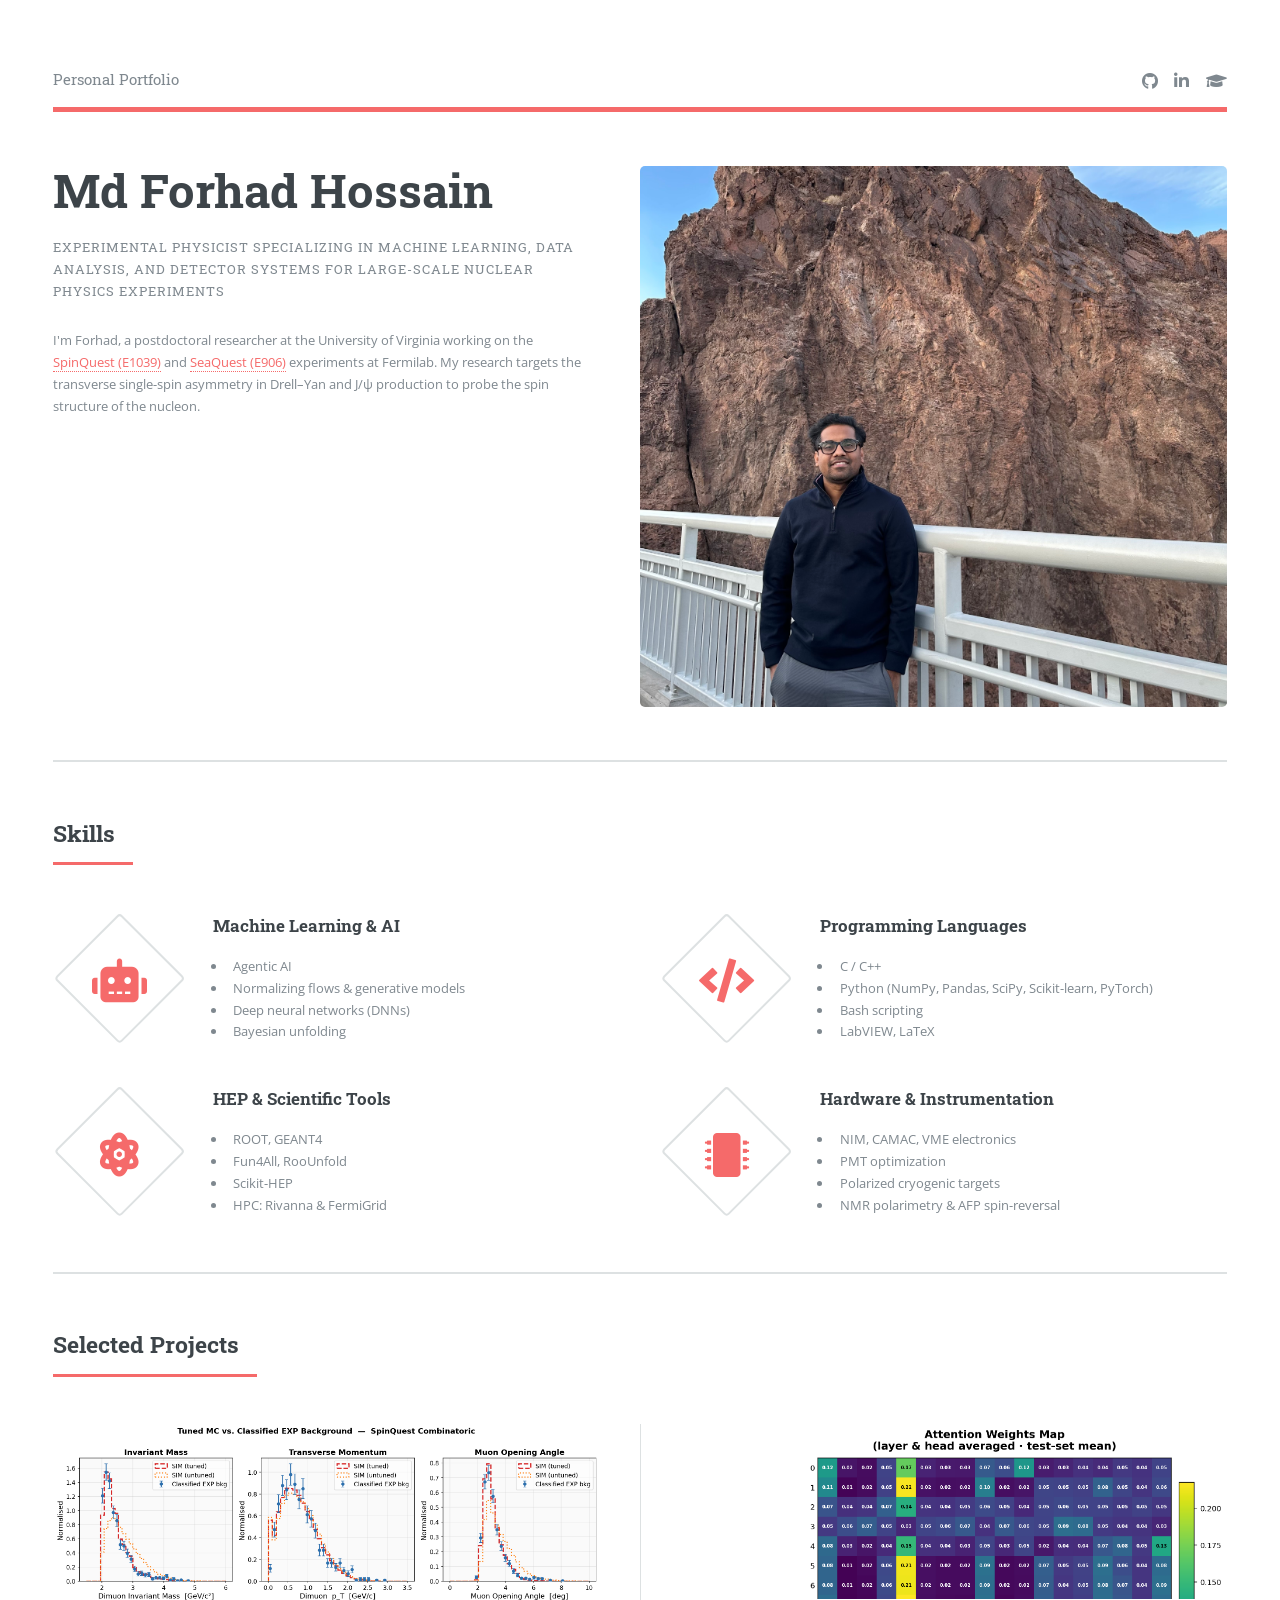
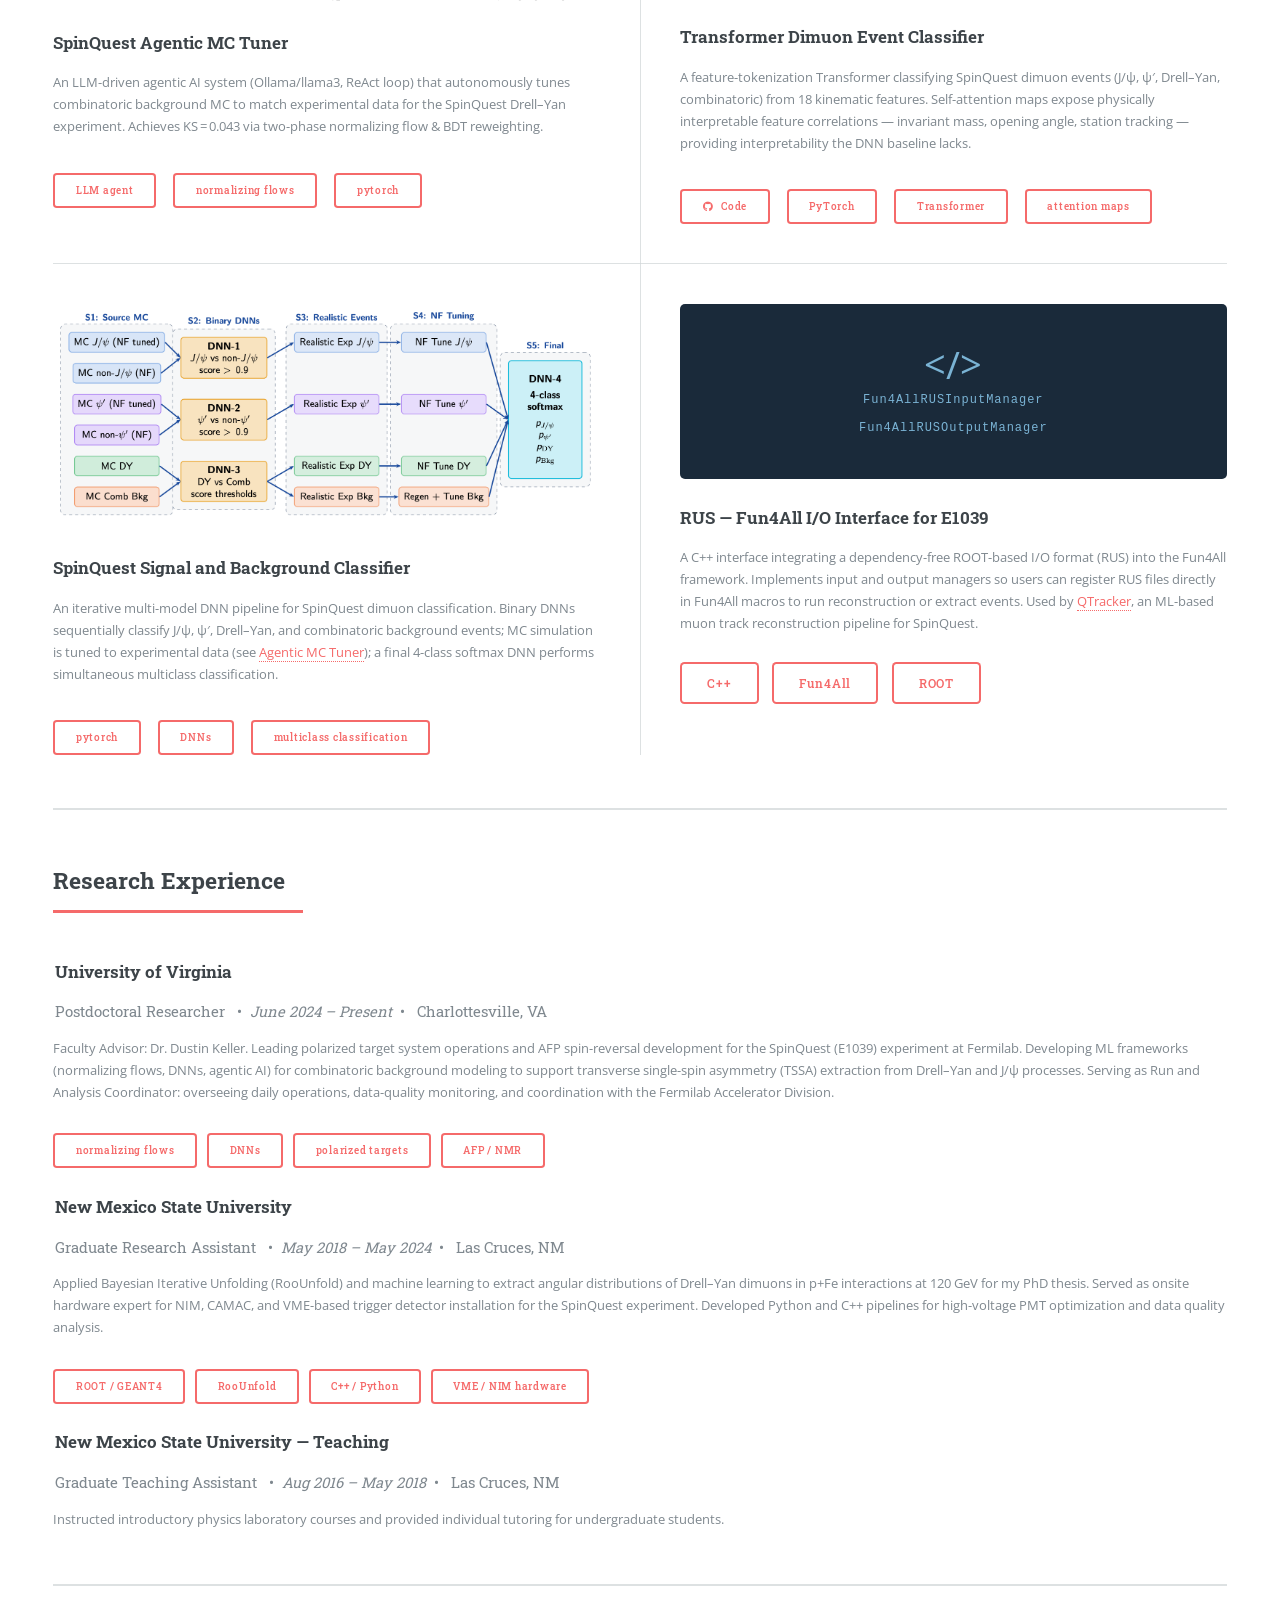
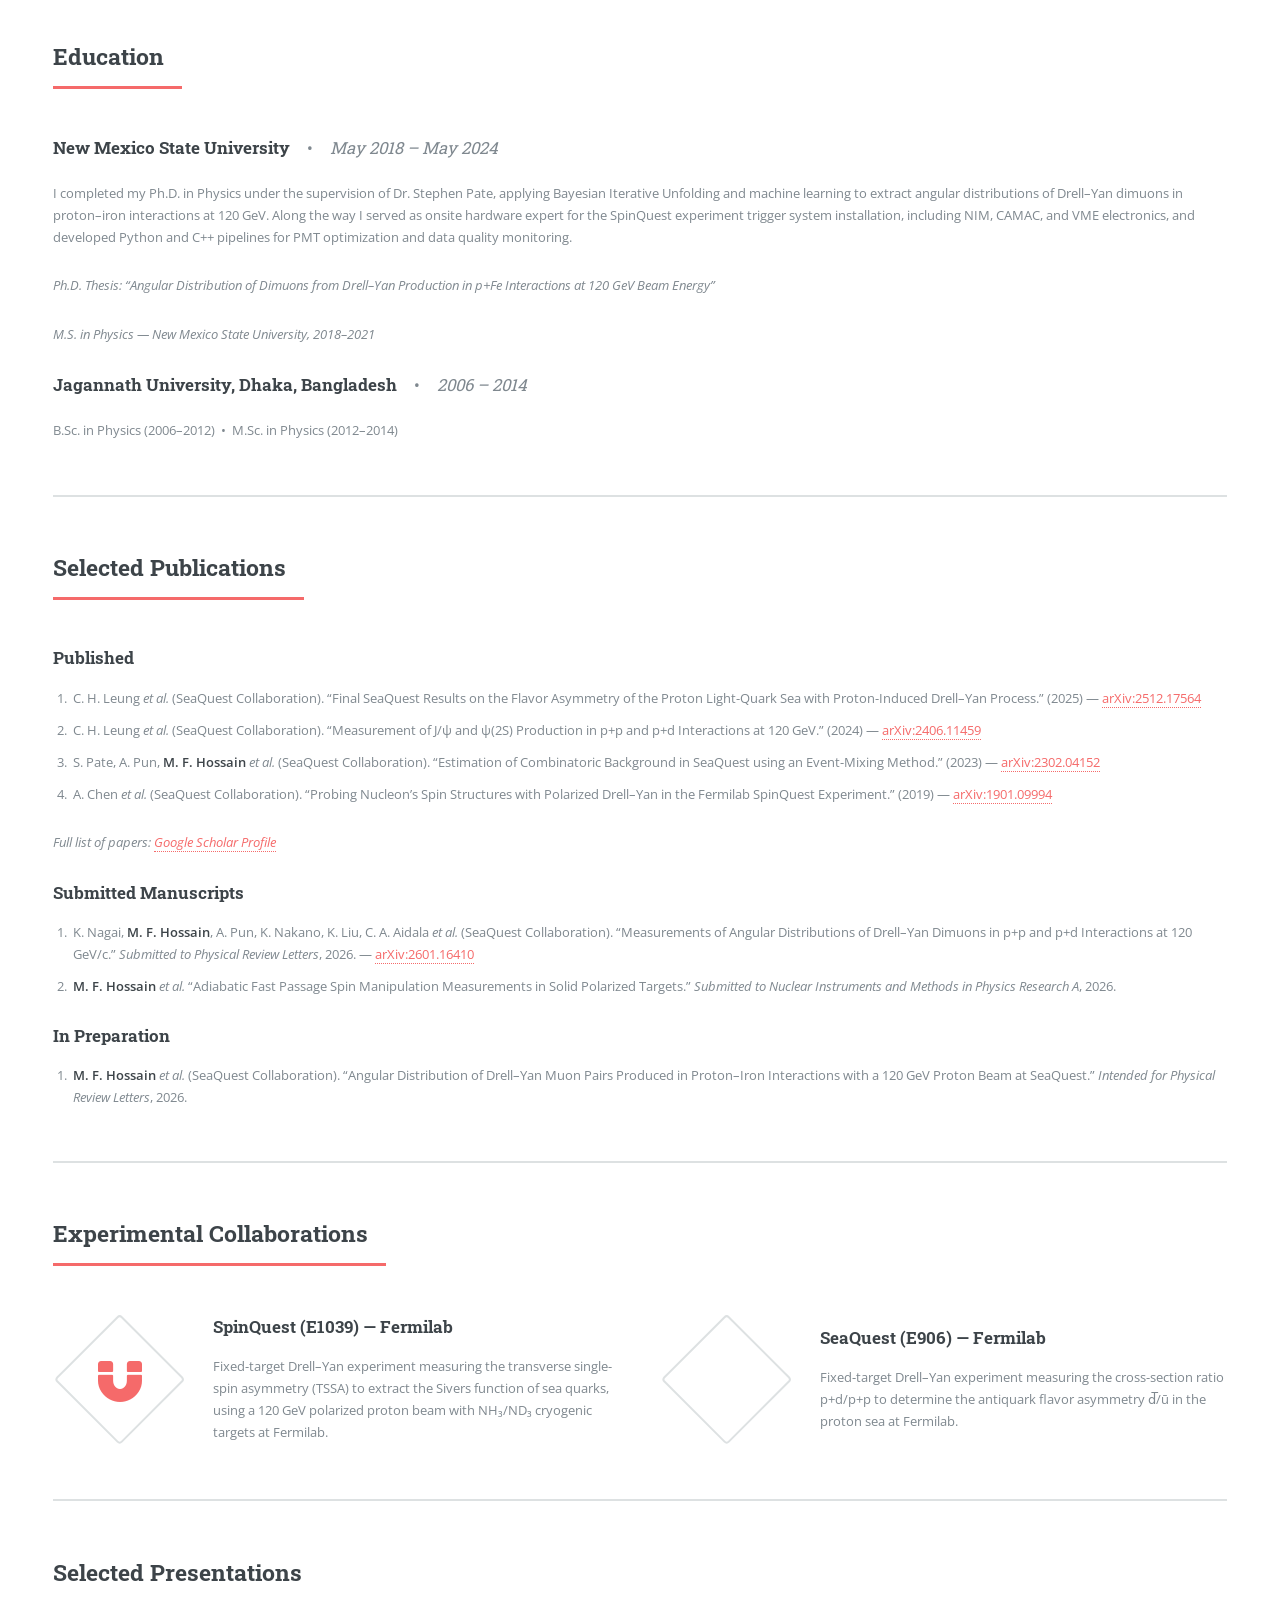
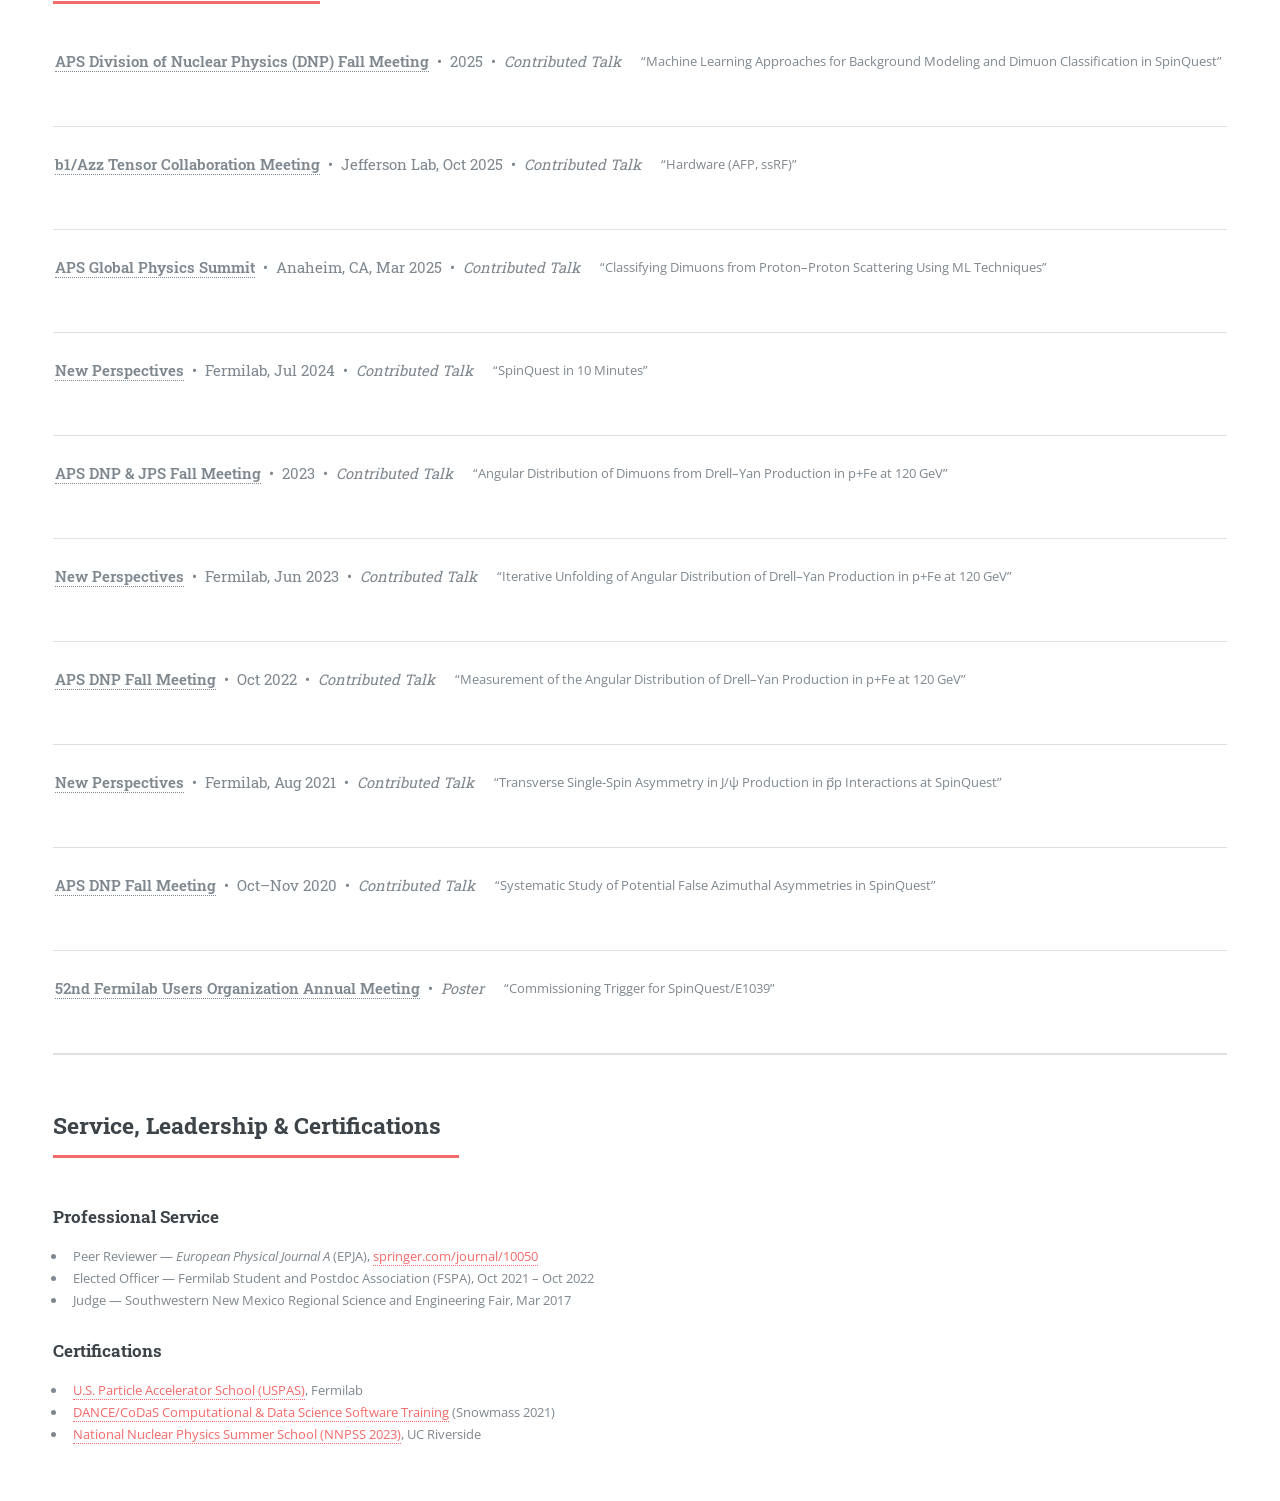
==== commit 654f8709: "update" ====
--- a/index.html
+++ b/index.html
@@ -124,7 +124,8 @@
 											<h3><a href="transformer-dimuon.html">Transformer Dimuon Event Classifier</a></h3>
 											<p>A feature-tokenization Transformer classifying SpinQuest dimuon events (J/&psi;, &psi;&prime;, Drell&ndash;Yan, combinatoric) from 18 kinematic features. Self-attention maps expose physically interpretable feature correlations &mdash; invariant mass, opening angle, station tracking &mdash; providing interpretability the DNN baseline lacks.</p>
 											<ul class="actions" style="flex-wrap:wrap;gap:0.3em;">
-												<li><a class="button small">pytorch</a></li>
+												<li><a href="https://github.com/forhad-h2030/feature-tokenization-transformer" class="button small icon brands fa-github" target="_blank" rel="noopener noreferrer">&nbsp;Code</a></li>
+												<li><a class="button small">PyTorch</a></li>
 												<li><a class="button small">Transformer</a></li>
 												<li><a class="button small">attention maps</a></li>
 											</ul>
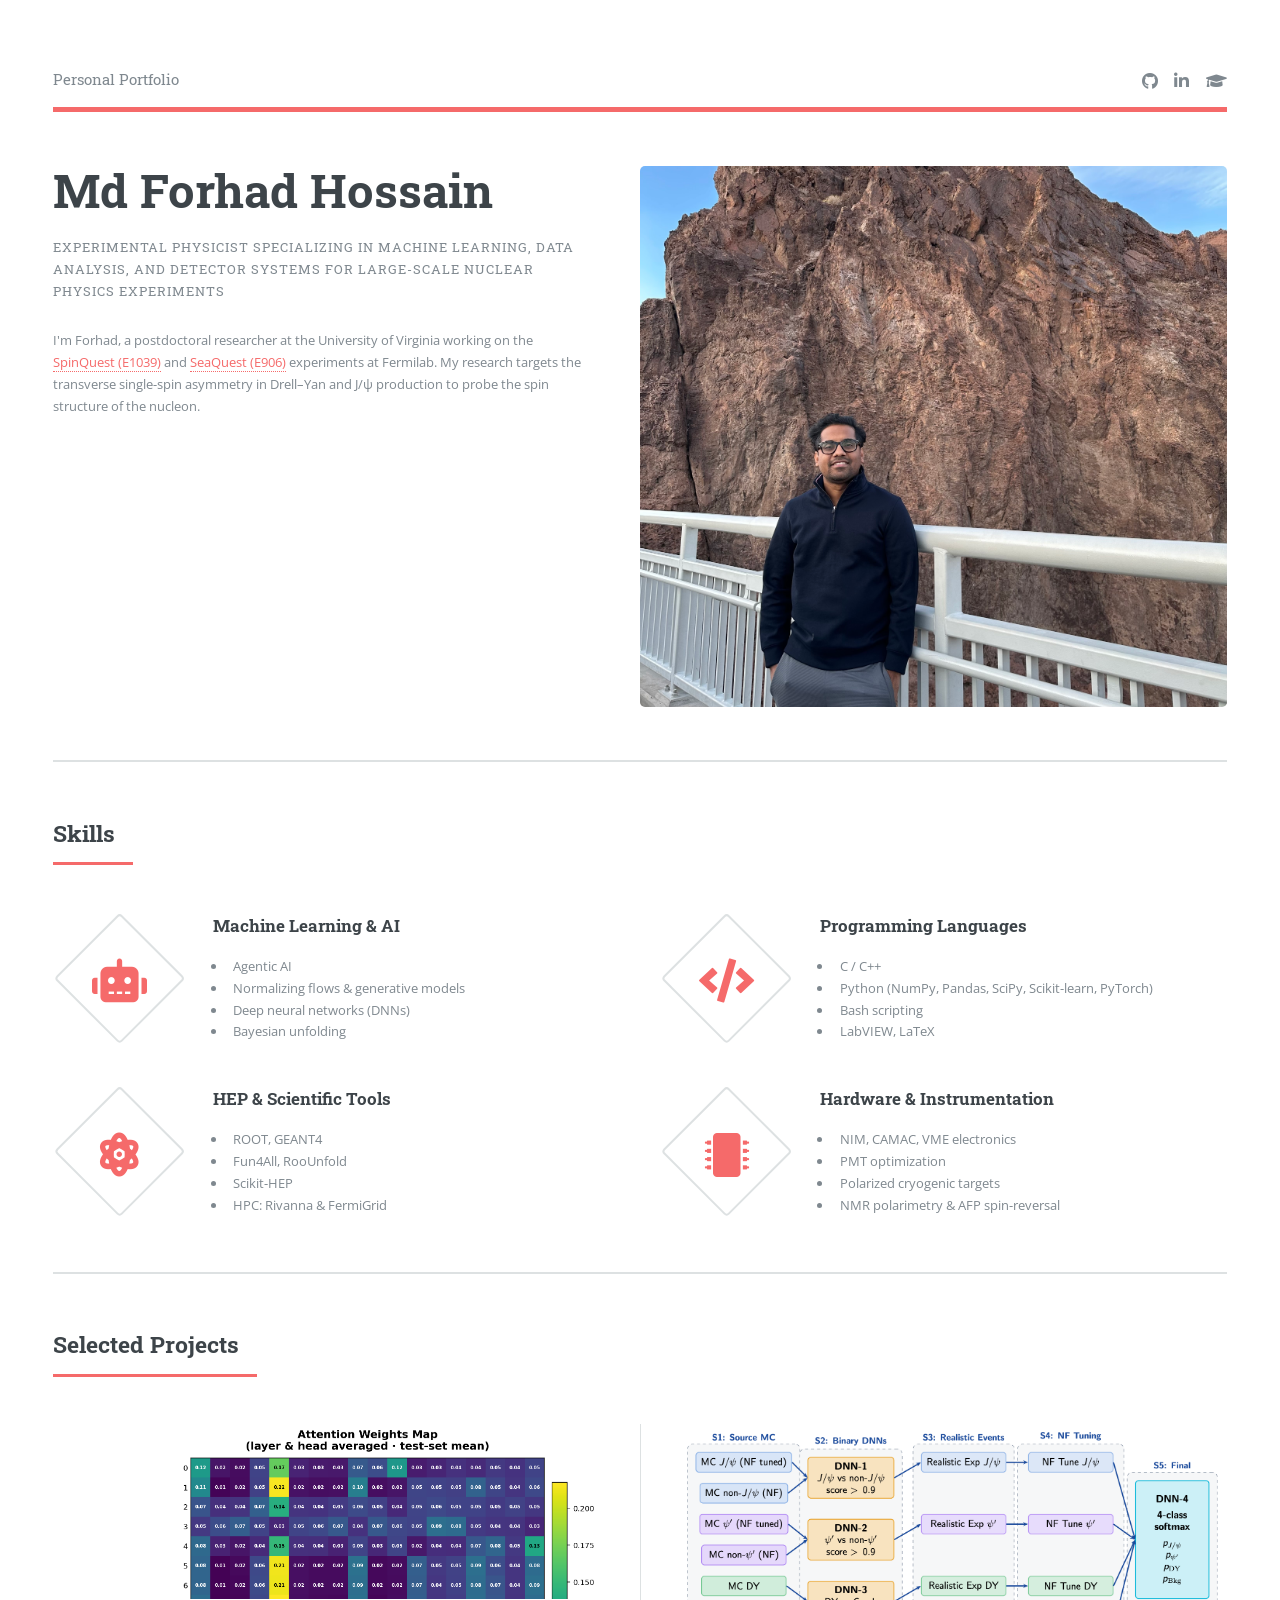
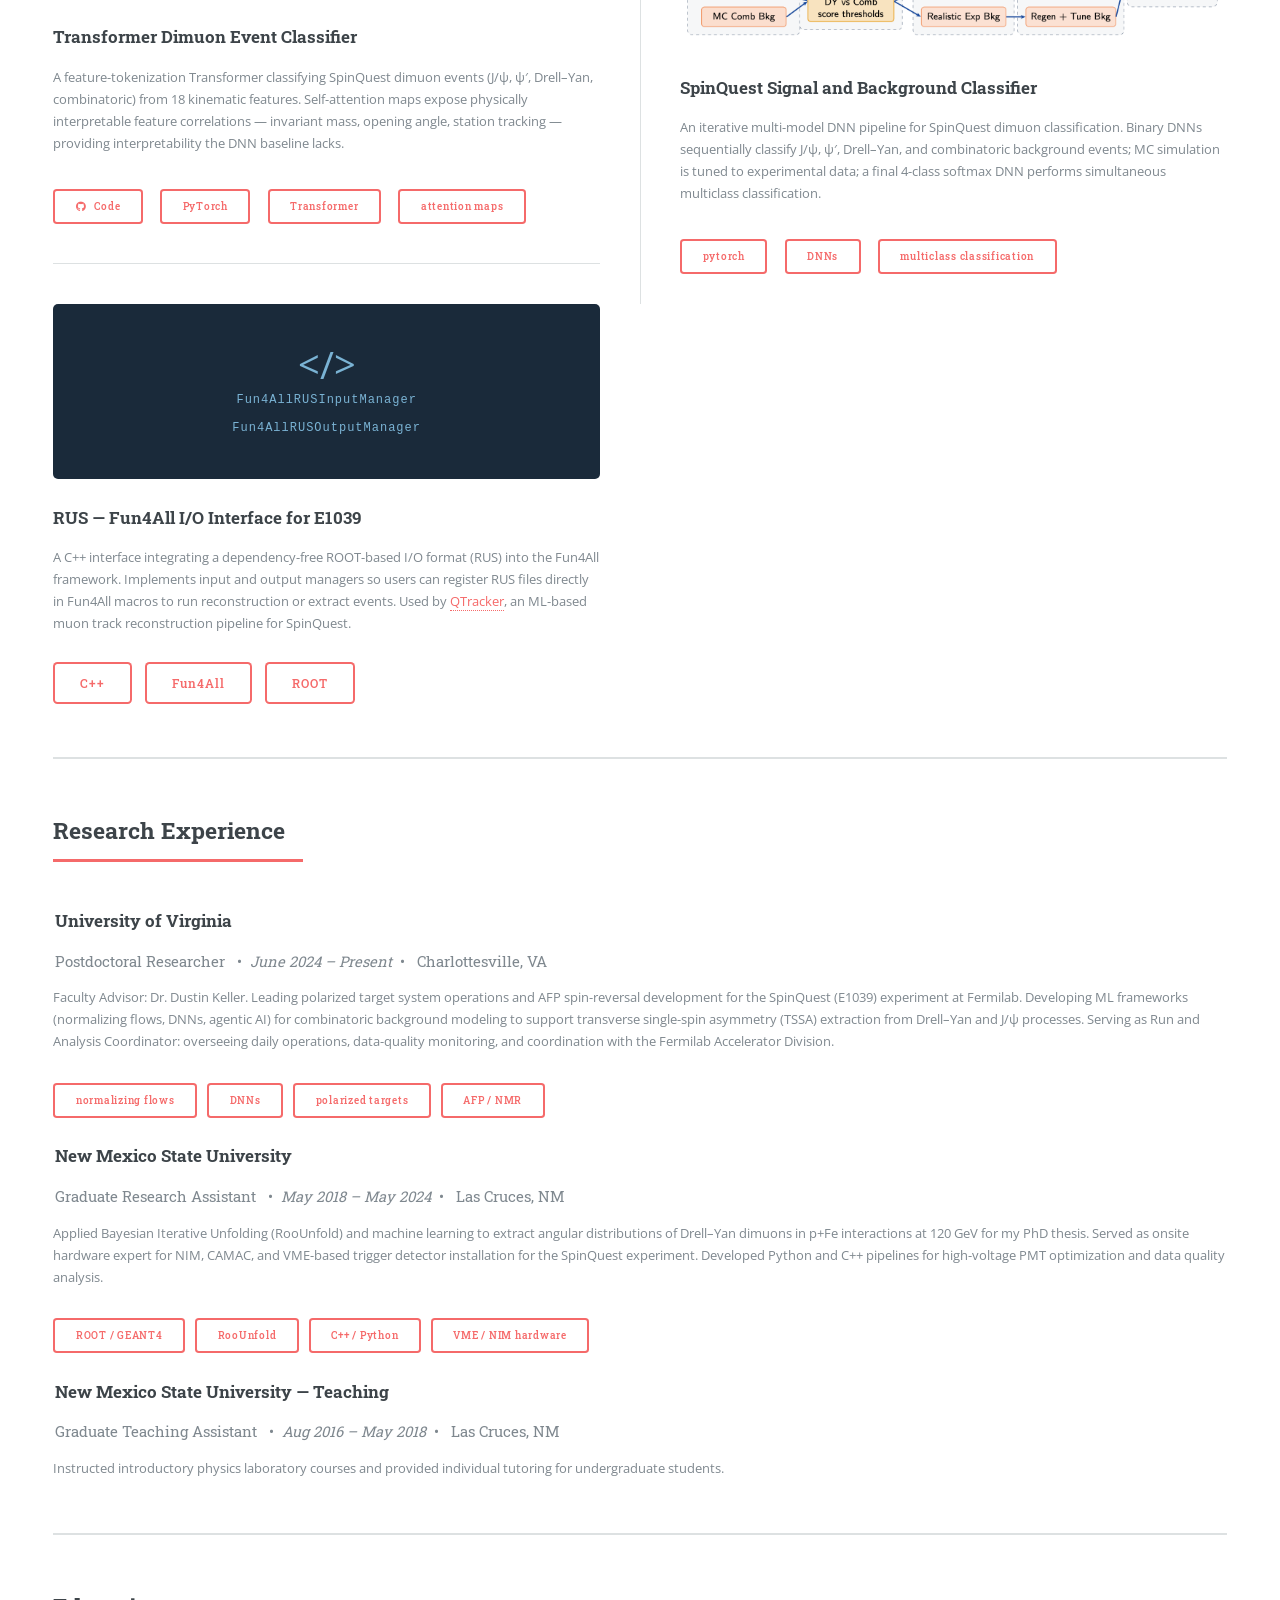
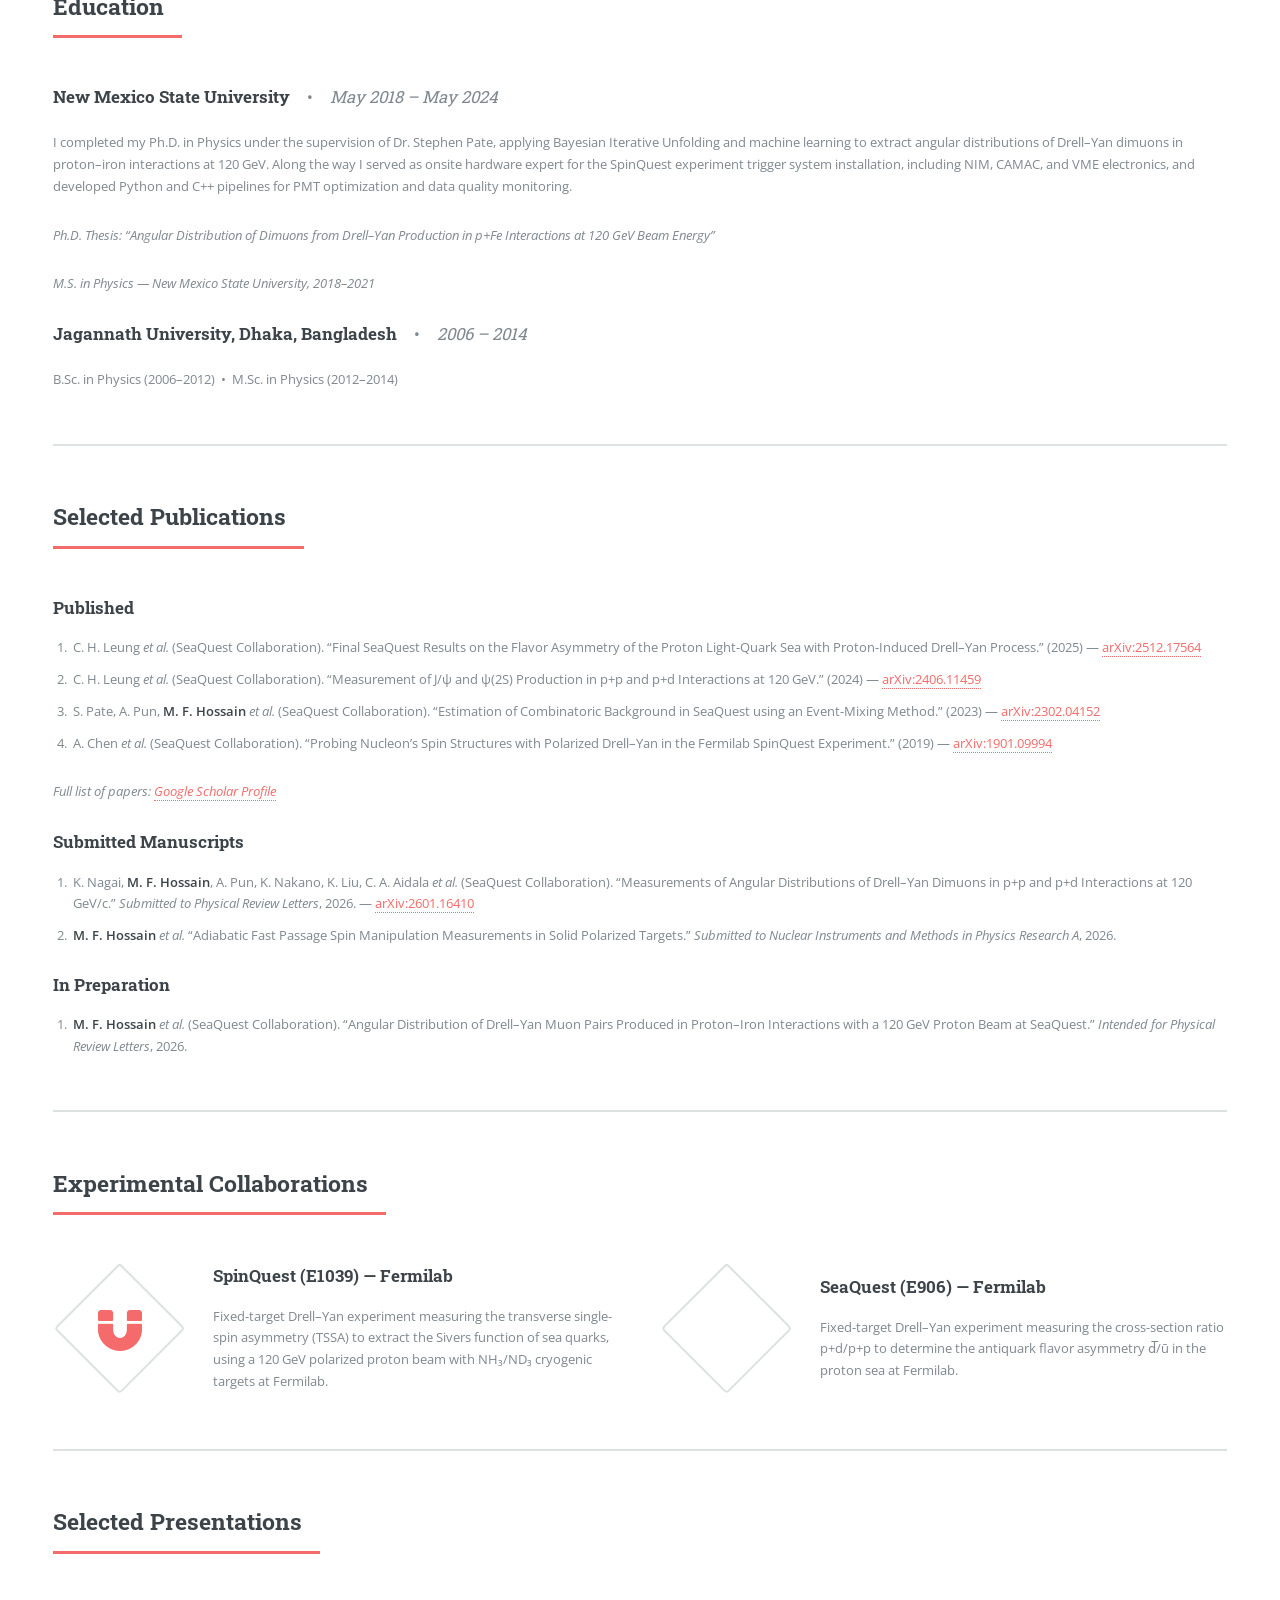
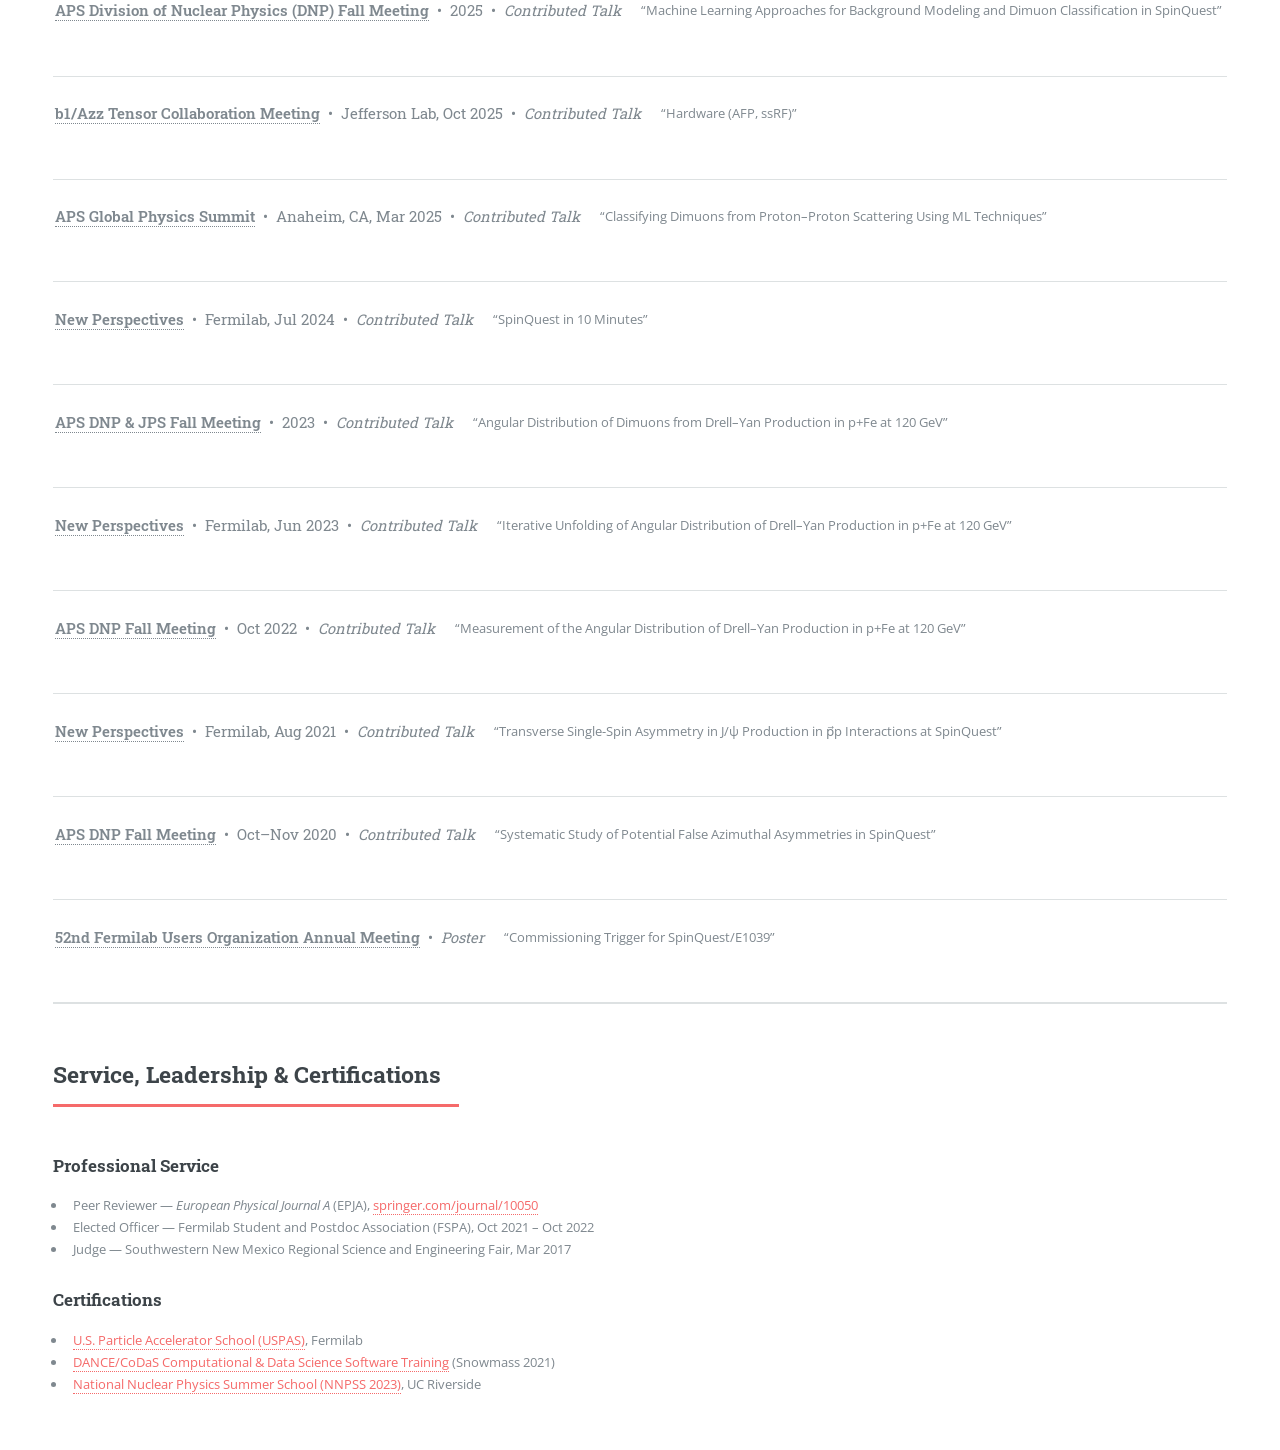
==== commit a3c765d9: "update" ====
--- a/index.html
+++ b/index.html
@@ -110,16 +110,6 @@
 									</header>
 									<div class="posts">
 										<article>
-											<a href="spinquest-agentic-tuner.html" class="image"><img src="images/spinquest_agentic_overlay.png" alt="SpinQuest Agentic MC Tuner — overlay of tuned MC vs experimental data" /></a>
-											<h3><a href="spinquest-agentic-tuner.html">SpinQuest Agentic MC Tuner</a></h3>
-											<p>An LLM-driven agentic AI system (Ollama/llama3, ReAct loop) that autonomously tunes combinatoric background MC to match experimental data for the SpinQuest Drell&ndash;Yan experiment. Achieves KS&thinsp;=&thinsp;0.043 via two-phase normalizing flow &amp; BDT reweighting.</p>
-											<ul class="actions" style="flex-wrap:wrap;gap:0.3em;">
-												<li><a class="button small">LLM agent</a></li>
-												<li><a class="button small">normalizing flows</a></li>
-												<li><a class="button small">pytorch</a></li>
-											</ul>
-										</article>
-										<article>
 											<a href="transformer-dimuon.html" class="image"><img src="images/transformer_attention_annotated.png" alt="Transformer self-attention weight map for dimuon classification" style="width:100%;height:175px;object-fit:cover;object-position:top;" /></a>
 											<h3><a href="transformer-dimuon.html">Transformer Dimuon Event Classifier</a></h3>
 											<p>A feature-tokenization Transformer classifying SpinQuest dimuon events (J/&psi;, &psi;&prime;, Drell&ndash;Yan, combinatoric) from 18 kinematic features. Self-attention maps expose physically interpretable feature correlations &mdash; invariant mass, opening angle, station tracking &mdash; providing interpretability the DNN baseline lacks.</p>
@@ -133,7 +123,7 @@
 										<article>
 											<a href="spinquest_bkg.html" class="image"><img src="images/spinquest_bkg.jpg" alt="SpinQuest Signal and Background Classifier" /></a>
 											<h3><a href="spinquest_bkg.html">SpinQuest Signal and Background Classifier</a></h3>
-											<p>An iterative multi-model DNN pipeline for SpinQuest dimuon classification. Binary DNNs sequentially classify J/&psi;, &psi;&prime;, Drell&ndash;Yan, and combinatoric background events; MC simulation is tuned to experimental data (see <a href="spinquest-agentic-tuner.html">Agentic MC Tuner</a>); a final 4-class softmax DNN performs simultaneous multiclass classification.</p>
+											<p>An iterative multi-model DNN pipeline for SpinQuest dimuon classification. Binary DNNs sequentially classify J/&psi;, &psi;&prime;, Drell&ndash;Yan, and combinatoric background events; MC simulation is tuned to experimental data; a final 4-class softmax DNN performs simultaneous multiclass classification.</p>
 											<ul class="actions" style="flex-wrap:wrap;gap:0.3em;">
 												<li><a class="button small">pytorch</a></li>
 												<li><a class="button small">DNNs</a></li>
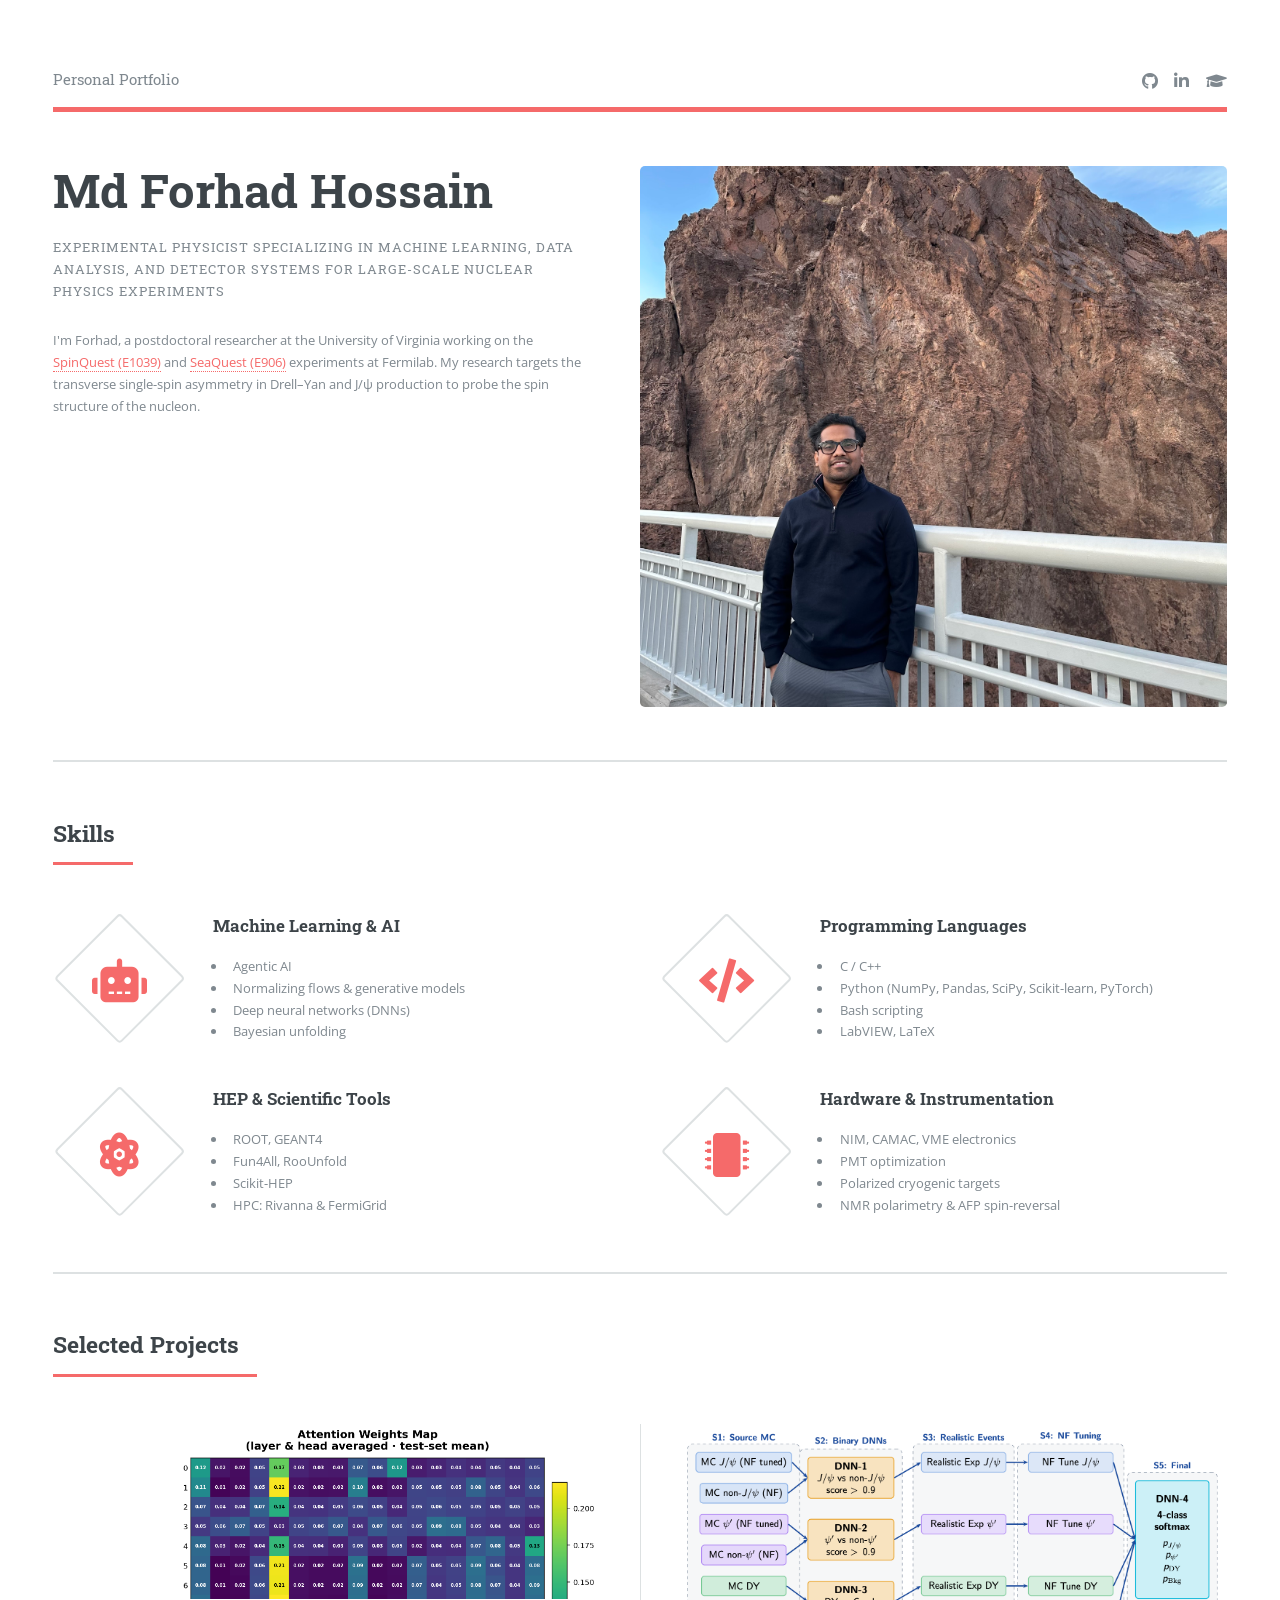
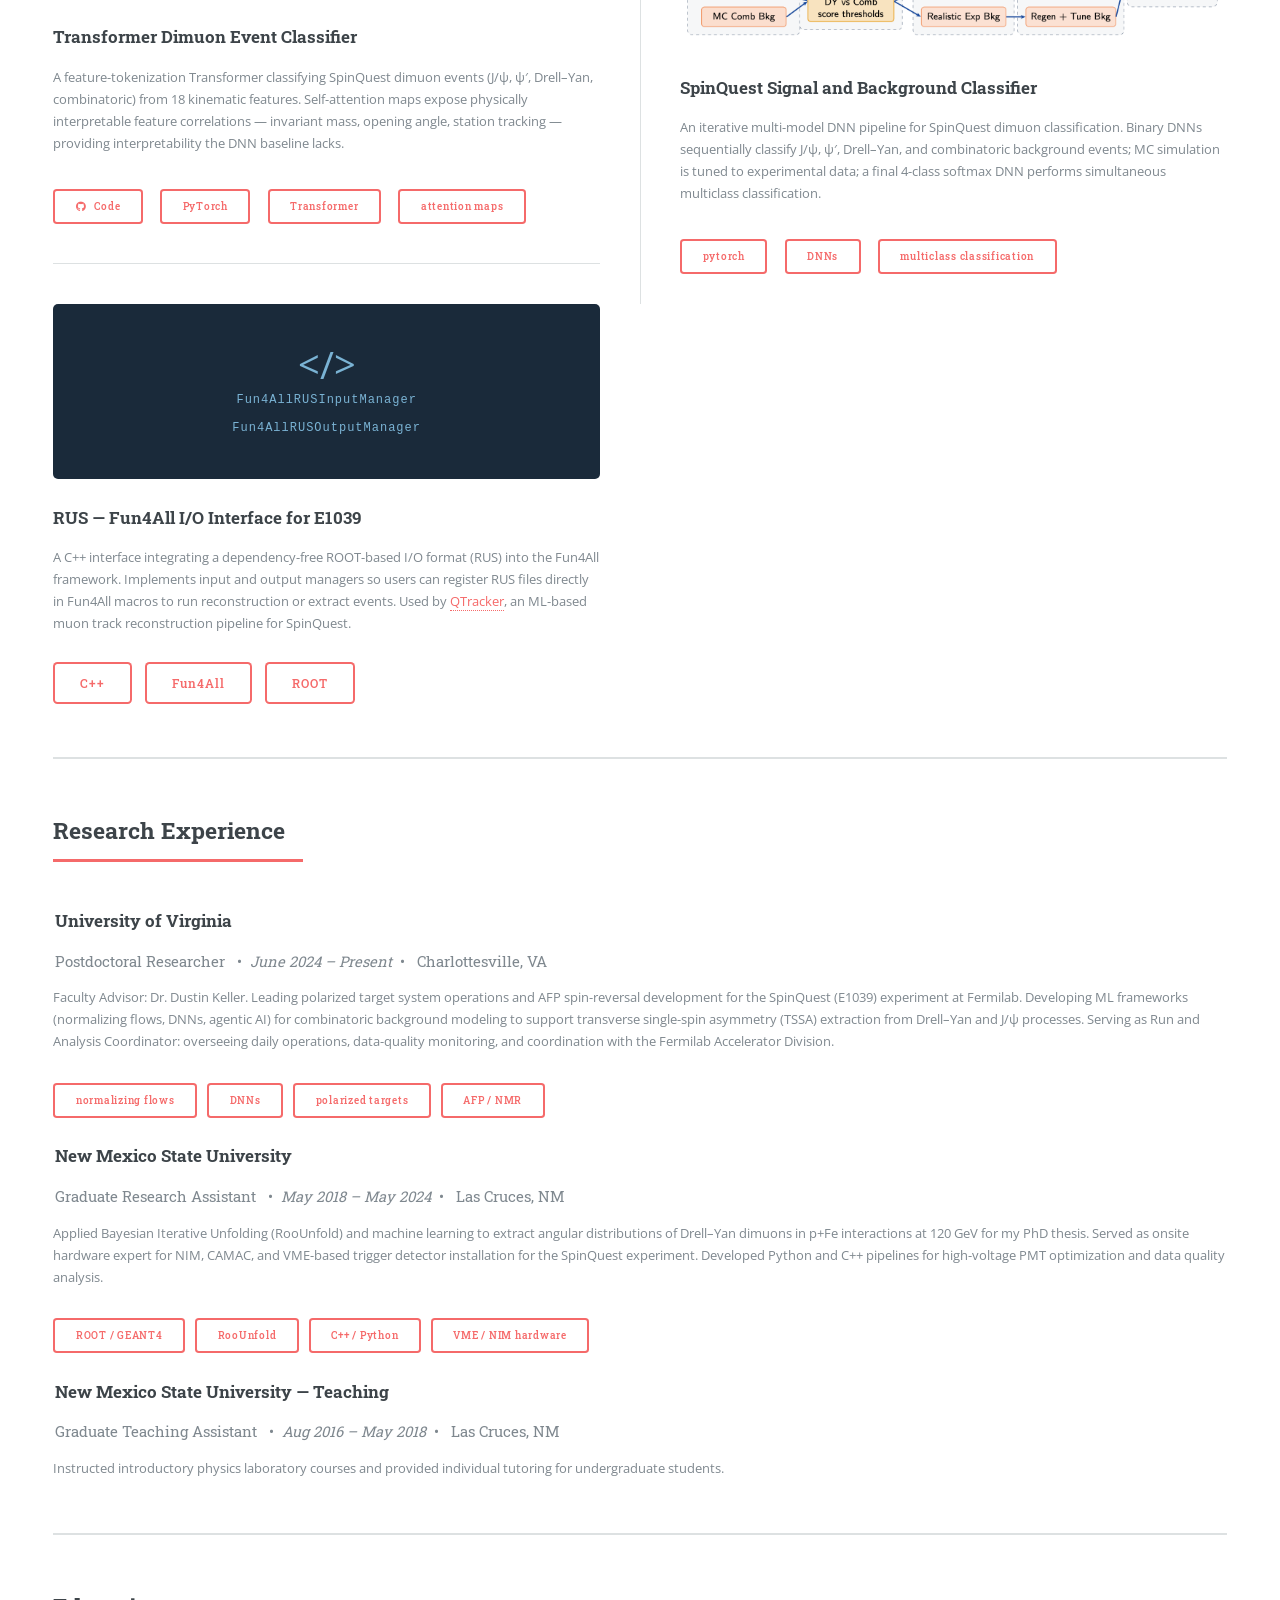
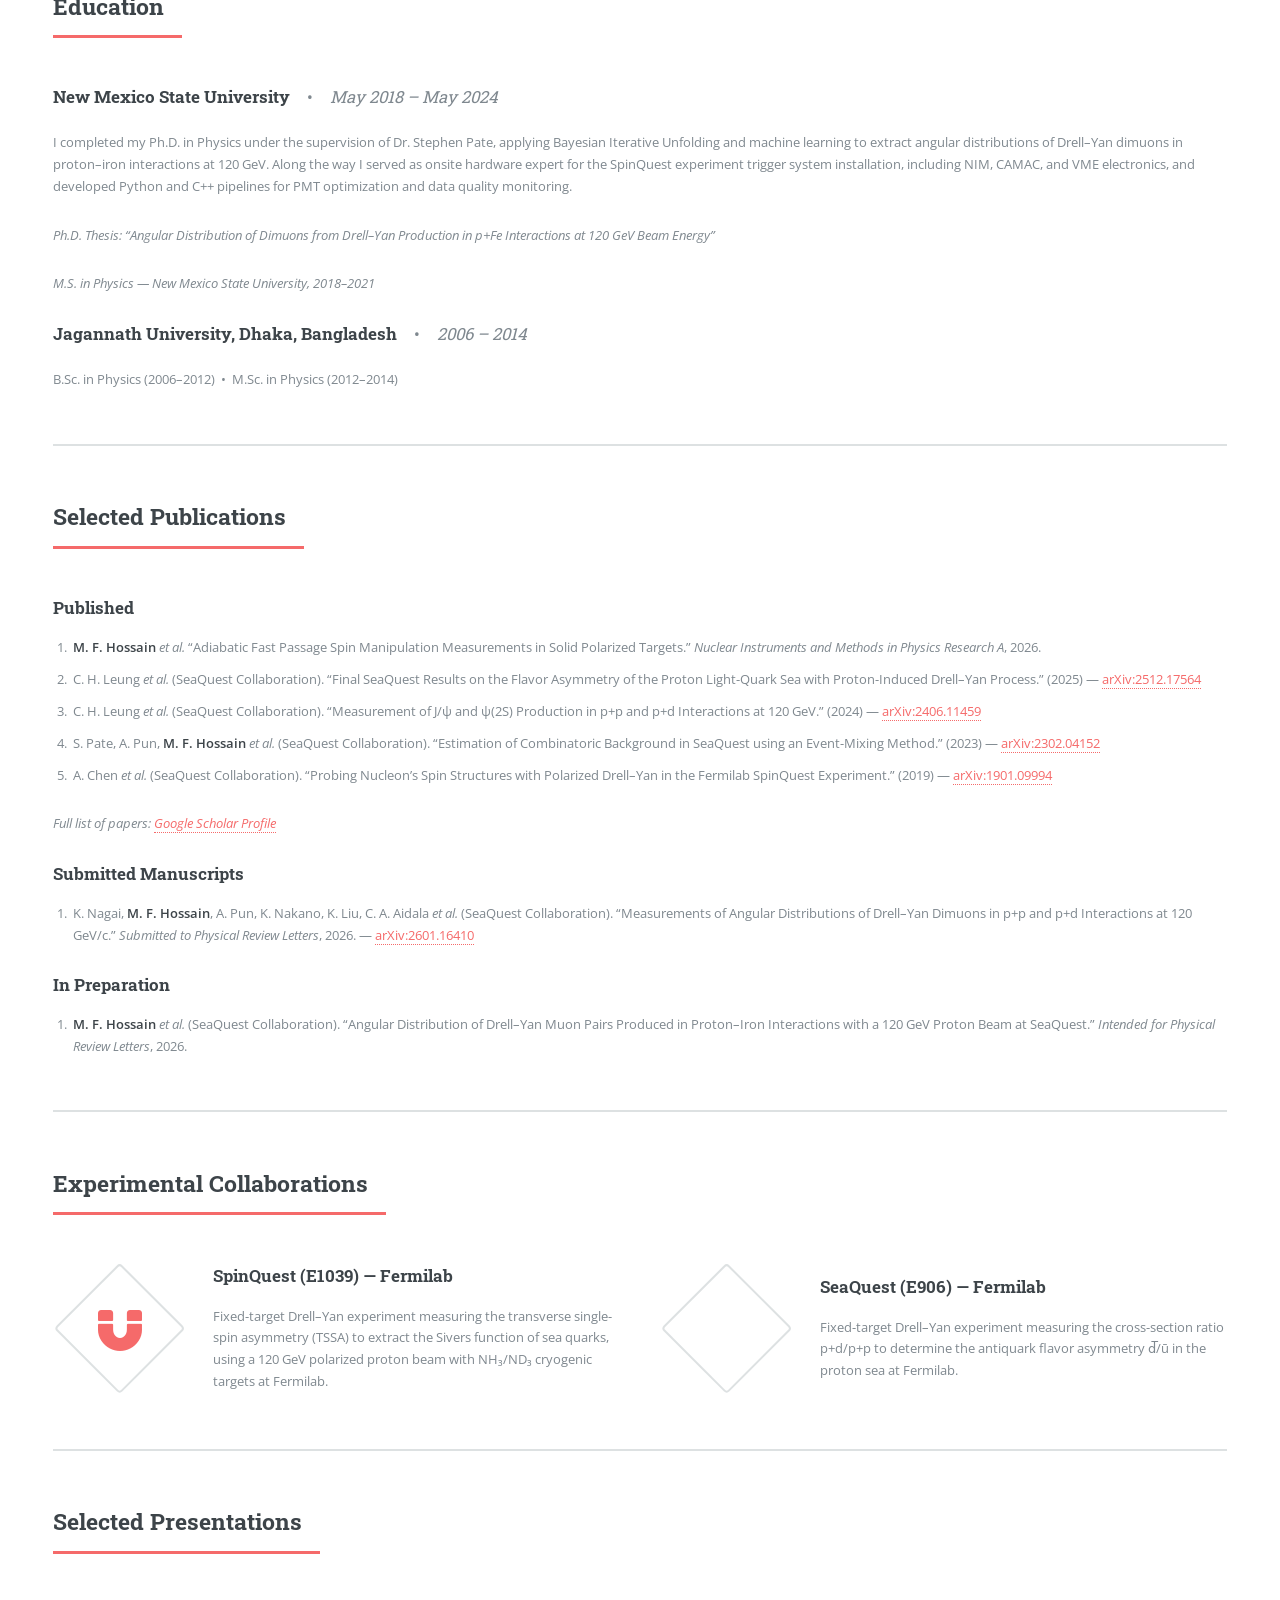
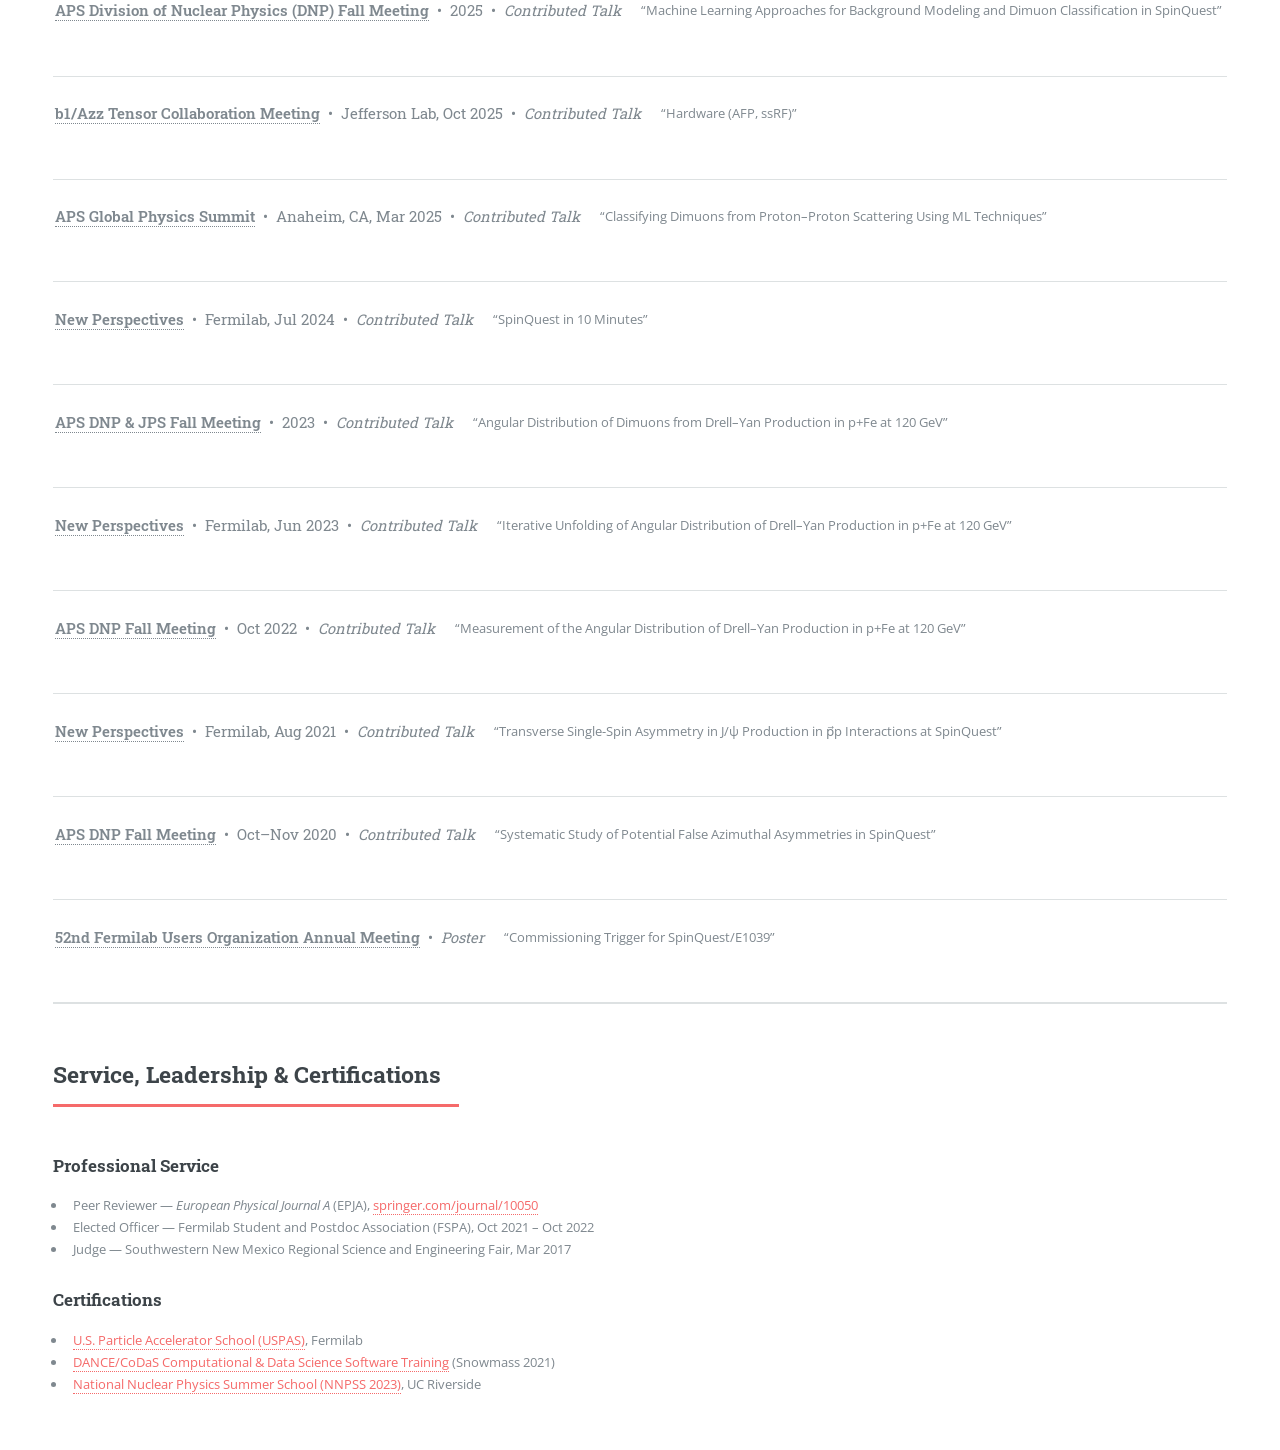
==== commit 4e651737: "updating manuscripts" ====
--- a/index.html
+++ b/index.html
@@ -225,6 +225,9 @@
 									<h3>Published</h3>
 									<ol>
 										<li style="margin-bottom:0.8em; line-height:1.6">
+											<b>M. F. Hossain</b> <i>et al.</i> &ldquo;Adiabatic Fast Passage Spin Manipulation Measurements in Solid Polarized Targets.&rdquo; <i>Nuclear Instruments and Methods in Physics Research A</i>, 2026.
+										</li>
+										<li style="margin-bottom:0.8em; line-height:1.6">
 											C. H. Leung <i>et al.</i> (SeaQuest Collaboration). &ldquo;Final SeaQuest Results on the Flavor Asymmetry of the Proton Light-Quark Sea with Proton-Induced Drell&ndash;Yan Process.&rdquo; (2025)
 											&mdash; <a href="https://arxiv.org/abs/2512.17564" target="_blank" rel="noopener noreferrer">arXiv:2512.17564</a>
 										</li>
@@ -248,9 +251,6 @@
 										<li style="margin-bottom:0.8em; line-height:1.6">
 											K. Nagai, <b>M. F. Hossain</b>, A. Pun, K. Nakano, K. Liu, C. A. Aidala <i>et al.</i> (SeaQuest Collaboration). &ldquo;Measurements of Angular Distributions of Drell&ndash;Yan Dimuons in p+p and p+d Interactions at 120 GeV/c.&rdquo; <i>Submitted to Physical Review Letters</i>, 2026.
 											&mdash; <a href="https://arxiv.org/abs/2601.16410" target="_blank" rel="noopener noreferrer">arXiv:2601.16410</a>
-										</li>
-										<li style="margin-bottom:0.8em; line-height:1.6">
-											<b>M. F. Hossain</b> <i>et al.</i> &ldquo;Adiabatic Fast Passage Spin Manipulation Measurements in Solid Polarized Targets.&rdquo; <i>Submitted to Nuclear Instruments and Methods in Physics Research A</i>, 2026.
 										</li>
 									</ol>
 
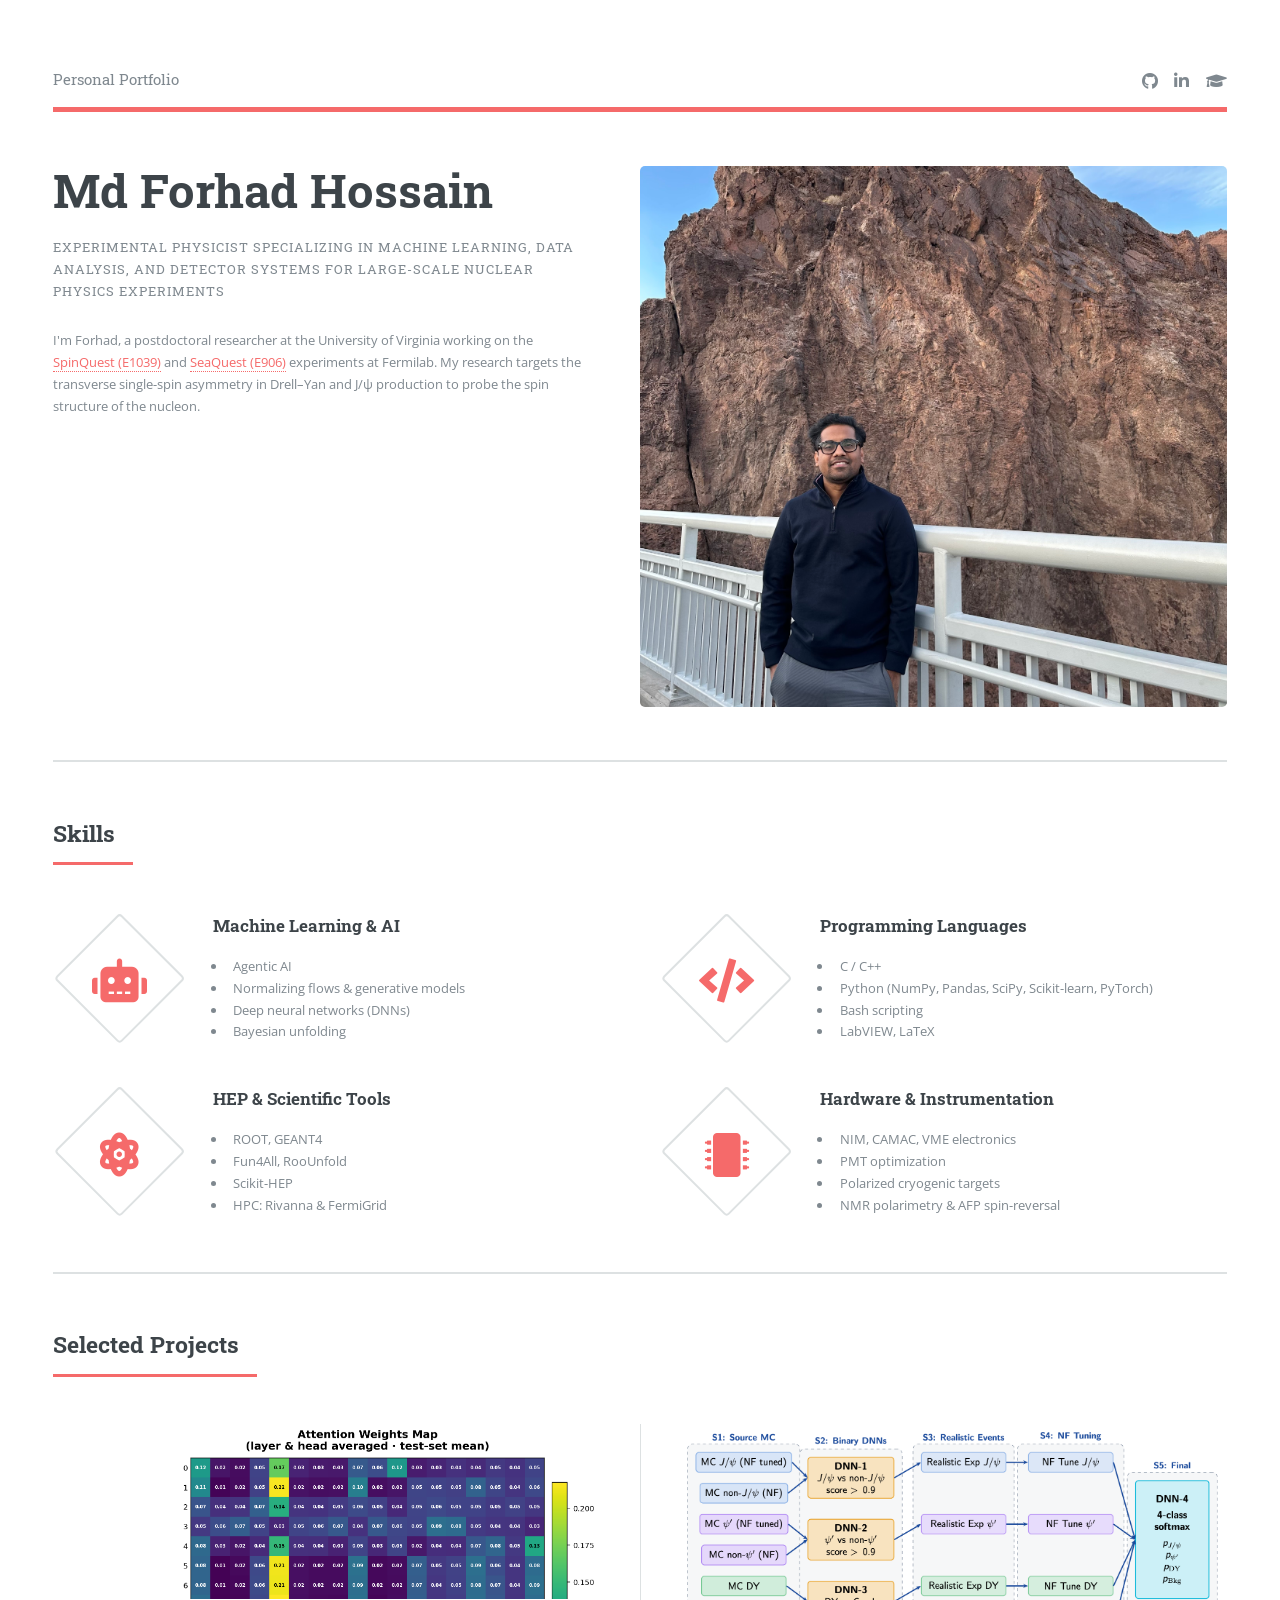
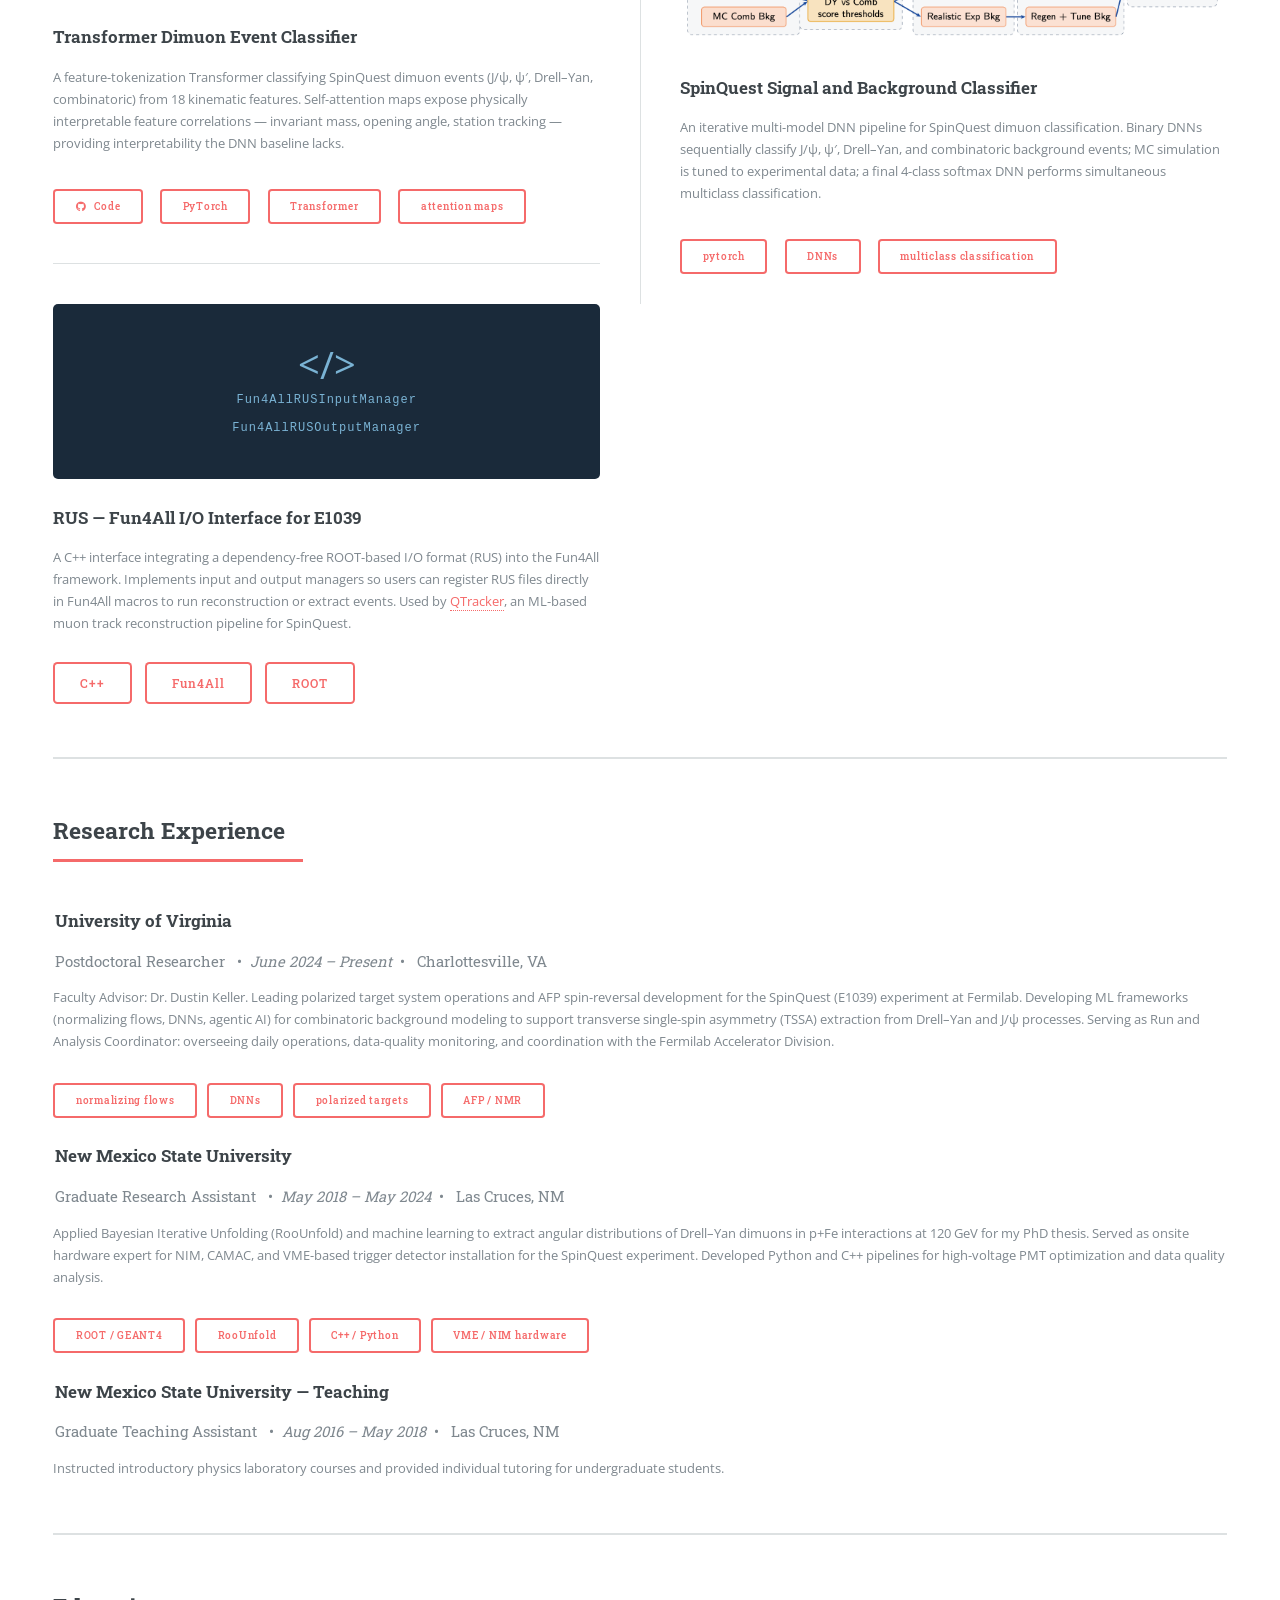
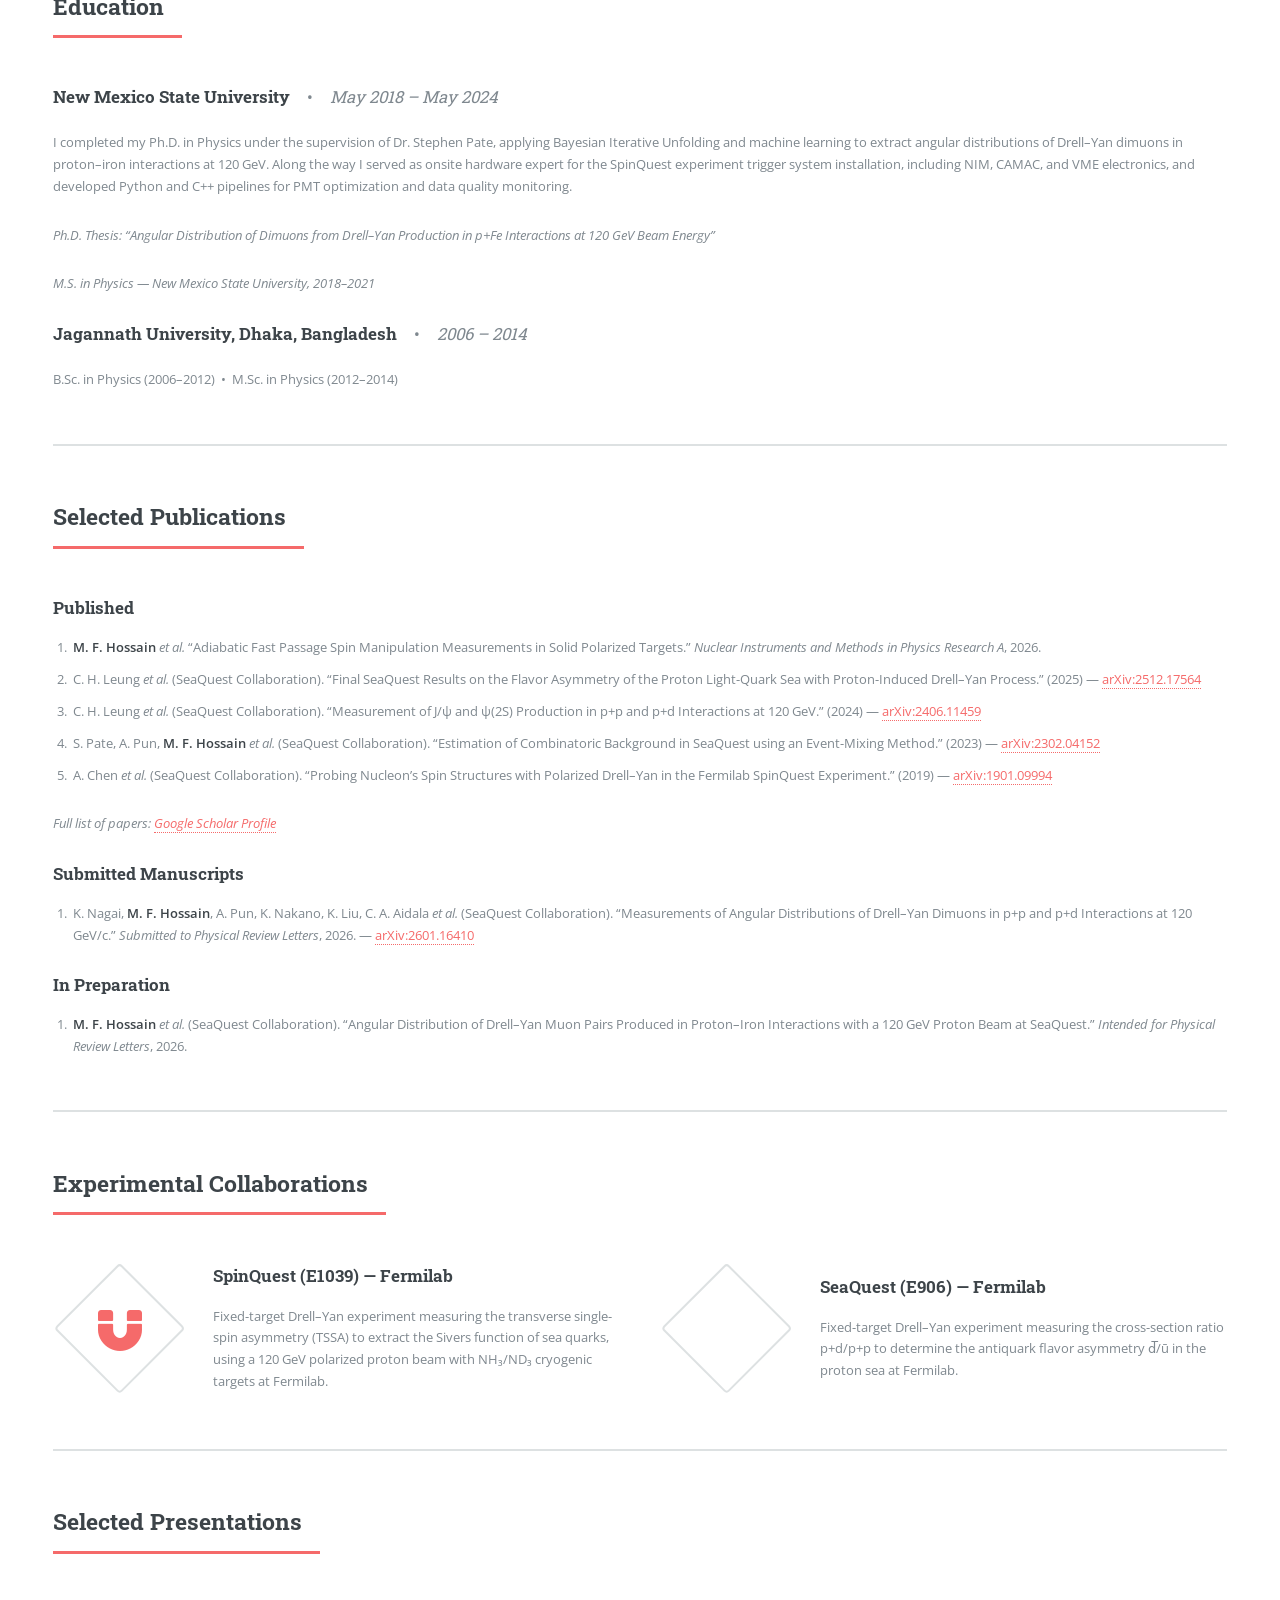
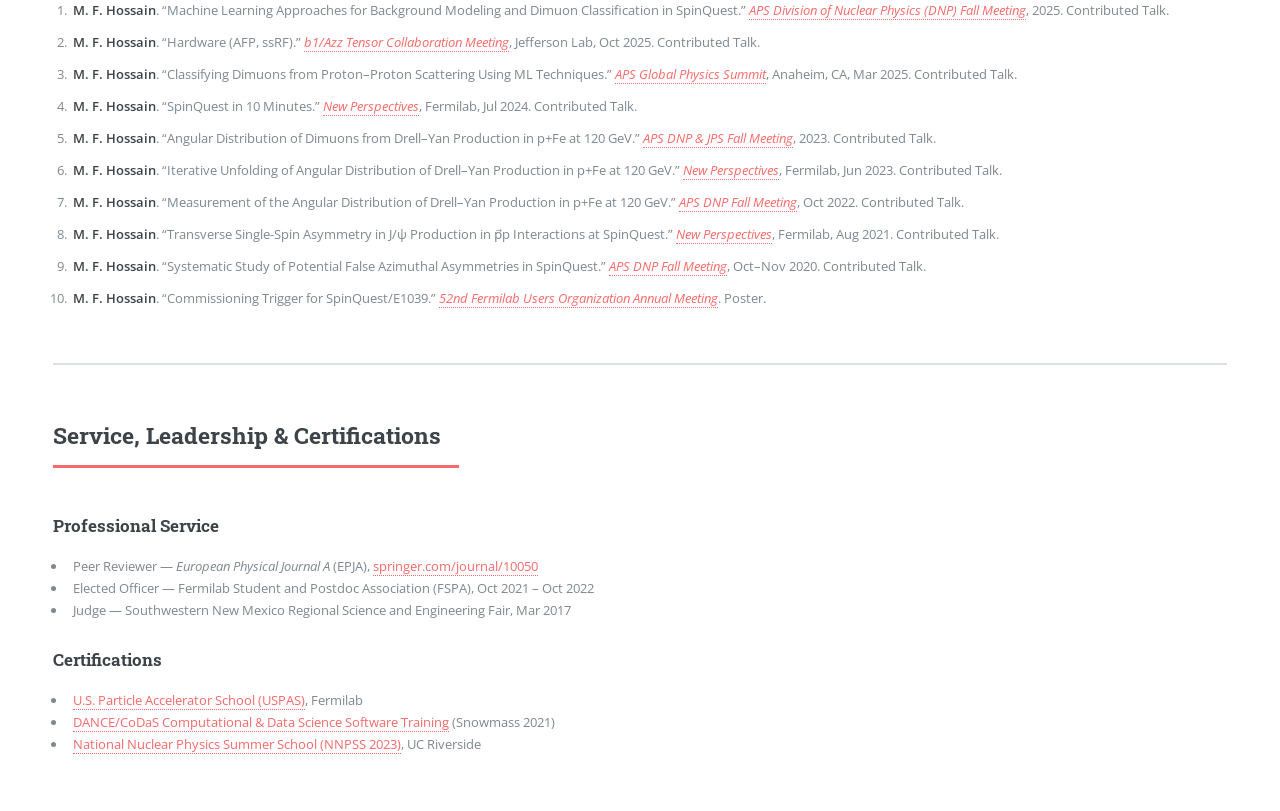
==== commit 031cc88c: "fixing format" ====
--- a/index.html
+++ b/index.html
@@ -291,55 +291,38 @@
 										<h2>Selected Presentations</h2>
 									</header>
 
-									<div class="row">
-										<hplain><b><a href="https://www.aps.org/events/2025/division-nuclear-physics-2025" target="_blank" rel="noopener noreferrer">APS Division of Nuclear Physics (DNP) Fall Meeting</a></b>&ensp;<span>&#8226;</span>&ensp;2025&ensp;<span>&#8226;</span>&ensp;<i>Contributed Talk</i></hplain>
-										<p>&ldquo;Machine Learning Approaches for Background Modeling and Dimuon Classification in SpinQuest&rdquo;</p>
-									</div>
-									<hr />
-									<div class="row">
-										<hplain><b><a href="https://indico.jlab.org/event/986/" target="_blank" rel="noopener noreferrer">b1/Azz Tensor Collaboration Meeting</a></b>&ensp;<span>&#8226;</span>&ensp;Jefferson Lab, Oct 2025&ensp;<span>&#8226;</span>&ensp;<i>Contributed Talk</i></hplain>
-										<p>&ldquo;Hardware (AFP, ssRF)&rdquo;</p>
-									</div>
-									<hr />
-									<div class="row">
-										<hplain><b><a href="https://www.aps.org/events/2025/joint-meeting" target="_blank" rel="noopener noreferrer">APS Global Physics Summit</a></b>&ensp;<span>&#8226;</span>&ensp;Anaheim, CA, Mar 2025&ensp;<span>&#8226;</span>&ensp;<i>Contributed Talk</i></hplain>
-										<p>&ldquo;Classifying Dimuons from Proton&ndash;Proton Scattering Using ML Techniques&rdquo;</p>
-									</div>
-									<hr />
-									<div class="row">
-										<hplain><b><a href="https://indico.fnal.gov/event/64625/contributions/295295/" target="_blank" rel="noopener noreferrer">New Perspectives</a></b>&ensp;<span>&#8226;</span>&ensp;Fermilab, Jul 2024&ensp;<span>&#8226;</span>&ensp;<i>Contributed Talk</i></hplain>
-										<p>&ldquo;SpinQuest in 10 Minutes&rdquo;</p>
-									</div>
-									<hr />
-									<div class="row">
-										<hplain><b><a href="https://indico.frib.msu.edu/event/66/" target="_blank" rel="noopener noreferrer">APS DNP &amp; JPS Fall Meeting</a></b>&ensp;<span>&#8226;</span>&ensp;2023&ensp;<span>&#8226;</span>&ensp;<i>Contributed Talk</i></hplain>
-										<p>&ldquo;Angular Distribution of Dimuons from Drell&ndash;Yan Production in p+Fe at 120 GeV&rdquo;</p>
-									</div>
-									<hr />
-									<div class="row">
-										<hplain><b><a href="https://indico.fnal.gov/event/59506/contributions/269971/" target="_blank" rel="noopener noreferrer">New Perspectives</a></b>&ensp;<span>&#8226;</span>&ensp;Fermilab, Jun 2023&ensp;<span>&#8226;</span>&ensp;<i>Contributed Talk</i></hplain>
-										<p>&ldquo;Iterative Unfolding of Angular Distribution of Drell&ndash;Yan Production in p+Fe at 120 GeV&rdquo;</p>
-									</div>
-									<hr />
-									<div class="row">
-										<hplain><b><a href="https://meetings.aps.org/Meeting/DNP22/Session/LI.2" target="_blank" rel="noopener noreferrer">APS DNP Fall Meeting</a></b>&ensp;<span>&#8226;</span>&ensp;Oct 2022&ensp;<span>&#8226;</span>&ensp;<i>Contributed Talk</i></hplain>
-										<p>&ldquo;Measurement of the Angular Distribution of Drell&ndash;Yan Production in p+Fe at 120 GeV&rdquo;</p>
-									</div>
-									<hr />
-									<div class="row">
-										<hplain><b><a href="https://indico.fnal.gov/event/49432/contributions/221005/" target="_blank" rel="noopener noreferrer">New Perspectives</a></b>&ensp;<span>&#8226;</span>&ensp;Fermilab, Aug 2021&ensp;<span>&#8226;</span>&ensp;<i>Contributed Talk</i></hplain>
-										<p>&ldquo;Transverse Single-Spin Asymmetry in J/&psi; Production in p&#x20D7;p Interactions at SpinQuest&rdquo;</p>
-									</div>
-									<hr />
-									<div class="row">
-										<hplain><b><a href="https://meetings.aps.org/Meeting/DNP20/Session/EM.8" target="_blank" rel="noopener noreferrer">APS DNP Fall Meeting</a></b>&ensp;<span>&#8226;</span>&ensp;Oct&ndash;Nov 2020&ensp;<span>&#8226;</span>&ensp;<i>Contributed Talk</i></hplain>
-										<p>&ldquo;Systematic Study of Potential False Azimuthal Asymmetries in SpinQuest&rdquo;</p>
-									</div>
-									<hr />
-									<div class="row">
-										<hplain><b><a href="https://www.osti.gov/biblio/1571785" target="_blank" rel="noopener noreferrer">52nd Fermilab Users Organization Annual Meeting</a></b>&ensp;<span>&#8226;</span>&ensp;<i>Poster</i></hplain>
-										<p>&ldquo;Commissioning Trigger for SpinQuest/E1039&rdquo;</p>
-									</div>
+									<ol>
+										<li style="margin-bottom:0.8em; line-height:1.6">
+											<b>M. F. Hossain</b>. &ldquo;Machine Learning Approaches for Background Modeling and Dimuon Classification in SpinQuest.&rdquo; <i><a href="https://www.aps.org/events/2025/division-nuclear-physics-2025" target="_blank" rel="noopener noreferrer">APS Division of Nuclear Physics (DNP) Fall Meeting</a></i>, 2025. Contributed Talk.
+										</li>
+										<li style="margin-bottom:0.8em; line-height:1.6">
+											<b>M. F. Hossain</b>. &ldquo;Hardware (AFP, ssRF).&rdquo; <i><a href="https://indico.jlab.org/event/986/" target="_blank" rel="noopener noreferrer">b1/Azz Tensor Collaboration Meeting</a></i>, Jefferson Lab, Oct 2025. Contributed Talk.
+										</li>
+										<li style="margin-bottom:0.8em; line-height:1.6">
+											<b>M. F. Hossain</b>. &ldquo;Classifying Dimuons from Proton&ndash;Proton Scattering Using ML Techniques.&rdquo; <i><a href="https://www.aps.org/events/2025/joint-meeting" target="_blank" rel="noopener noreferrer">APS Global Physics Summit</a></i>, Anaheim, CA, Mar 2025. Contributed Talk.
+										</li>
+										<li style="margin-bottom:0.8em; line-height:1.6">
+											<b>M. F. Hossain</b>. &ldquo;SpinQuest in 10 Minutes.&rdquo; <i><a href="https://indico.fnal.gov/event/64625/contributions/295295/" target="_blank" rel="noopener noreferrer">New Perspectives</a></i>, Fermilab, Jul 2024. Contributed Talk.
+										</li>
+										<li style="margin-bottom:0.8em; line-height:1.6">
+											<b>M. F. Hossain</b>. &ldquo;Angular Distribution of Dimuons from Drell&ndash;Yan Production in p+Fe at 120 GeV.&rdquo; <i><a href="https://indico.frib.msu.edu/event/66/" target="_blank" rel="noopener noreferrer">APS DNP &amp; JPS Fall Meeting</a></i>, 2023. Contributed Talk.
+										</li>
+										<li style="margin-bottom:0.8em; line-height:1.6">
+											<b>M. F. Hossain</b>. &ldquo;Iterative Unfolding of Angular Distribution of Drell&ndash;Yan Production in p+Fe at 120 GeV.&rdquo; <i><a href="https://indico.fnal.gov/event/59506/contributions/269971/" target="_blank" rel="noopener noreferrer">New Perspectives</a></i>, Fermilab, Jun 2023. Contributed Talk.
+										</li>
+										<li style="margin-bottom:0.8em; line-height:1.6">
+											<b>M. F. Hossain</b>. &ldquo;Measurement of the Angular Distribution of Drell&ndash;Yan Production in p+Fe at 120 GeV.&rdquo; <i><a href="https://meetings.aps.org/Meeting/DNP22/Session/LI.2" target="_blank" rel="noopener noreferrer">APS DNP Fall Meeting</a></i>, Oct 2022. Contributed Talk.
+										</li>
+										<li style="margin-bottom:0.8em; line-height:1.6">
+											<b>M. F. Hossain</b>. &ldquo;Transverse Single-Spin Asymmetry in J/&psi; Production in p&#x20D7;p Interactions at SpinQuest.&rdquo; <i><a href="https://indico.fnal.gov/event/49432/contributions/221005/" target="_blank" rel="noopener noreferrer">New Perspectives</a></i>, Fermilab, Aug 2021. Contributed Talk.
+										</li>
+										<li style="margin-bottom:0.8em; line-height:1.6">
+											<b>M. F. Hossain</b>. &ldquo;Systematic Study of Potential False Azimuthal Asymmetries in SpinQuest.&rdquo; <i><a href="https://meetings.aps.org/Meeting/DNP20/Session/EM.8" target="_blank" rel="noopener noreferrer">APS DNP Fall Meeting</a></i>, Oct&ndash;Nov 2020. Contributed Talk.
+										</li>
+										<li style="margin-bottom:0.8em; line-height:1.6">
+											<b>M. F. Hossain</b>. &ldquo;Commissioning Trigger for SpinQuest/E1039.&rdquo; <i><a href="https://www.osti.gov/biblio/1571785" target="_blank" rel="noopener noreferrer">52nd Fermilab Users Organization Annual Meeting</a></i>. Poster.
+										</li>
+									</ol>
 								</section>
 
 							<!-- Service & Certifications -->
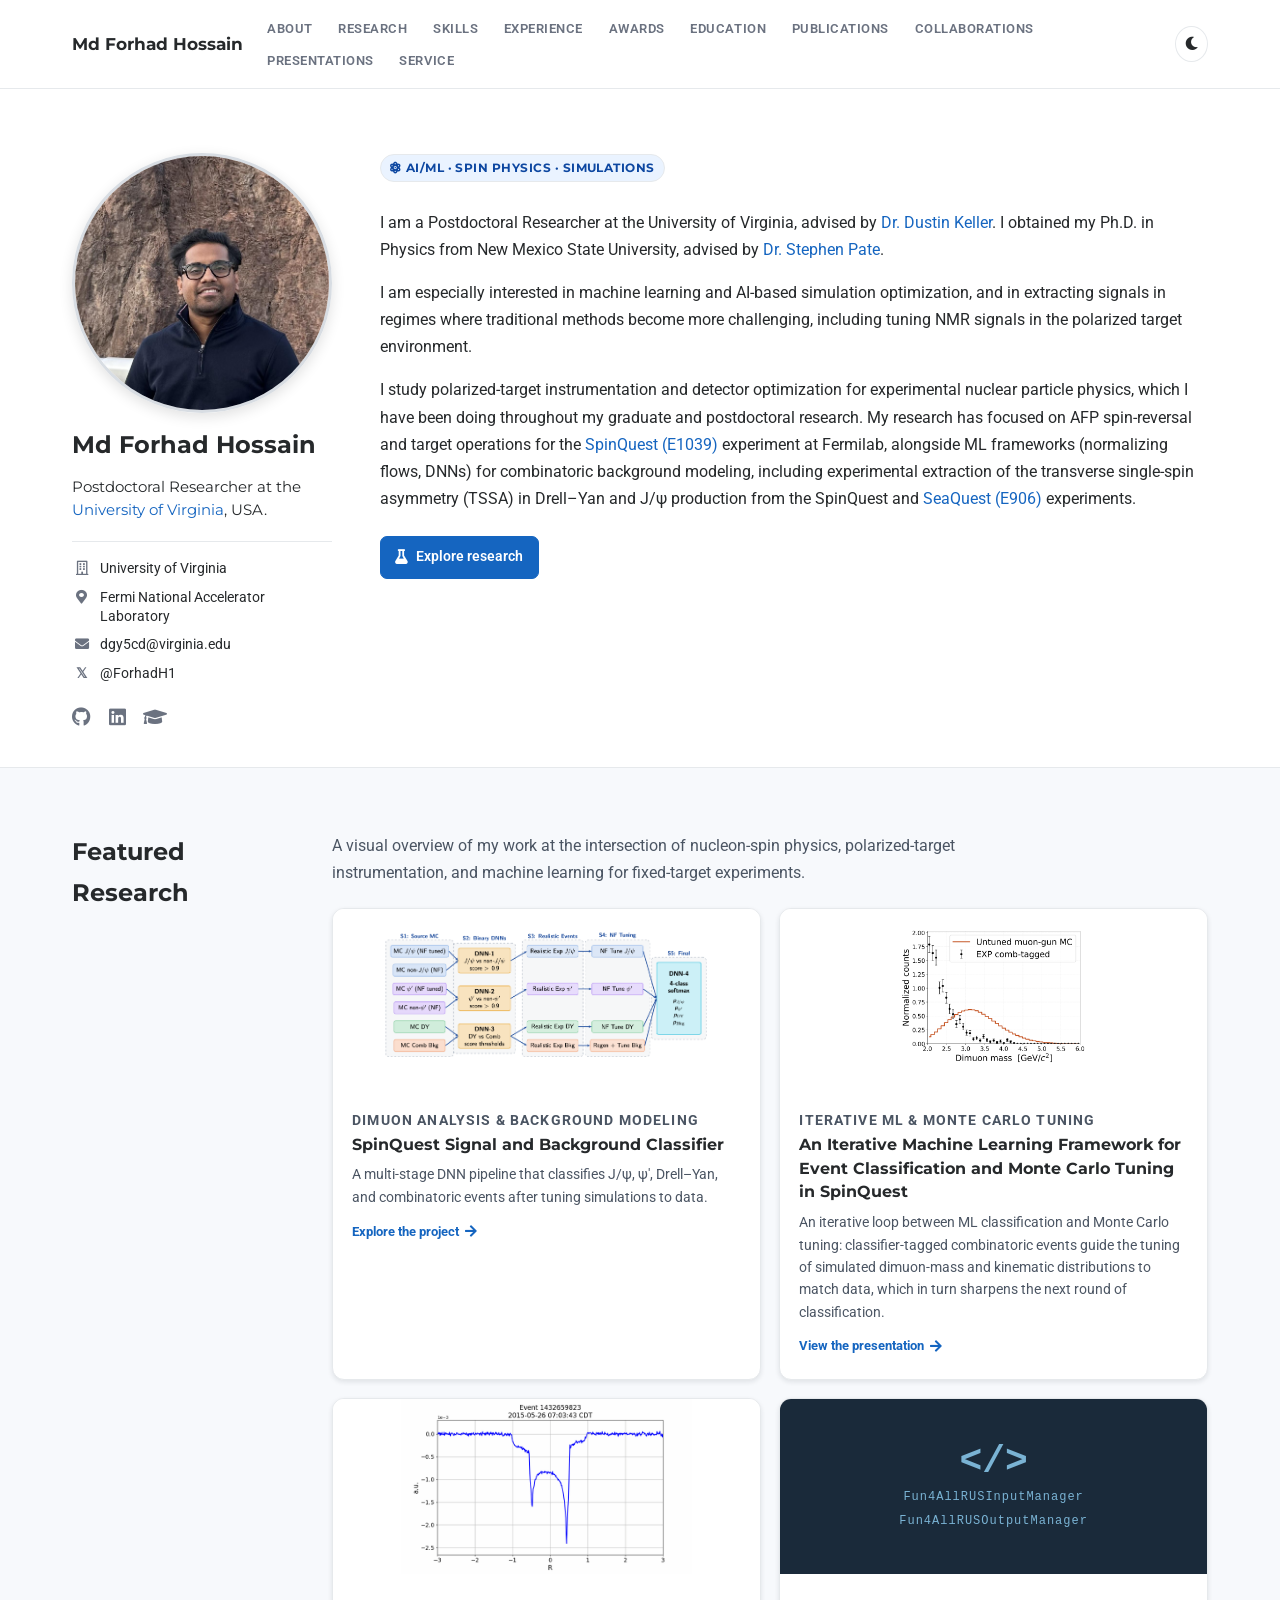
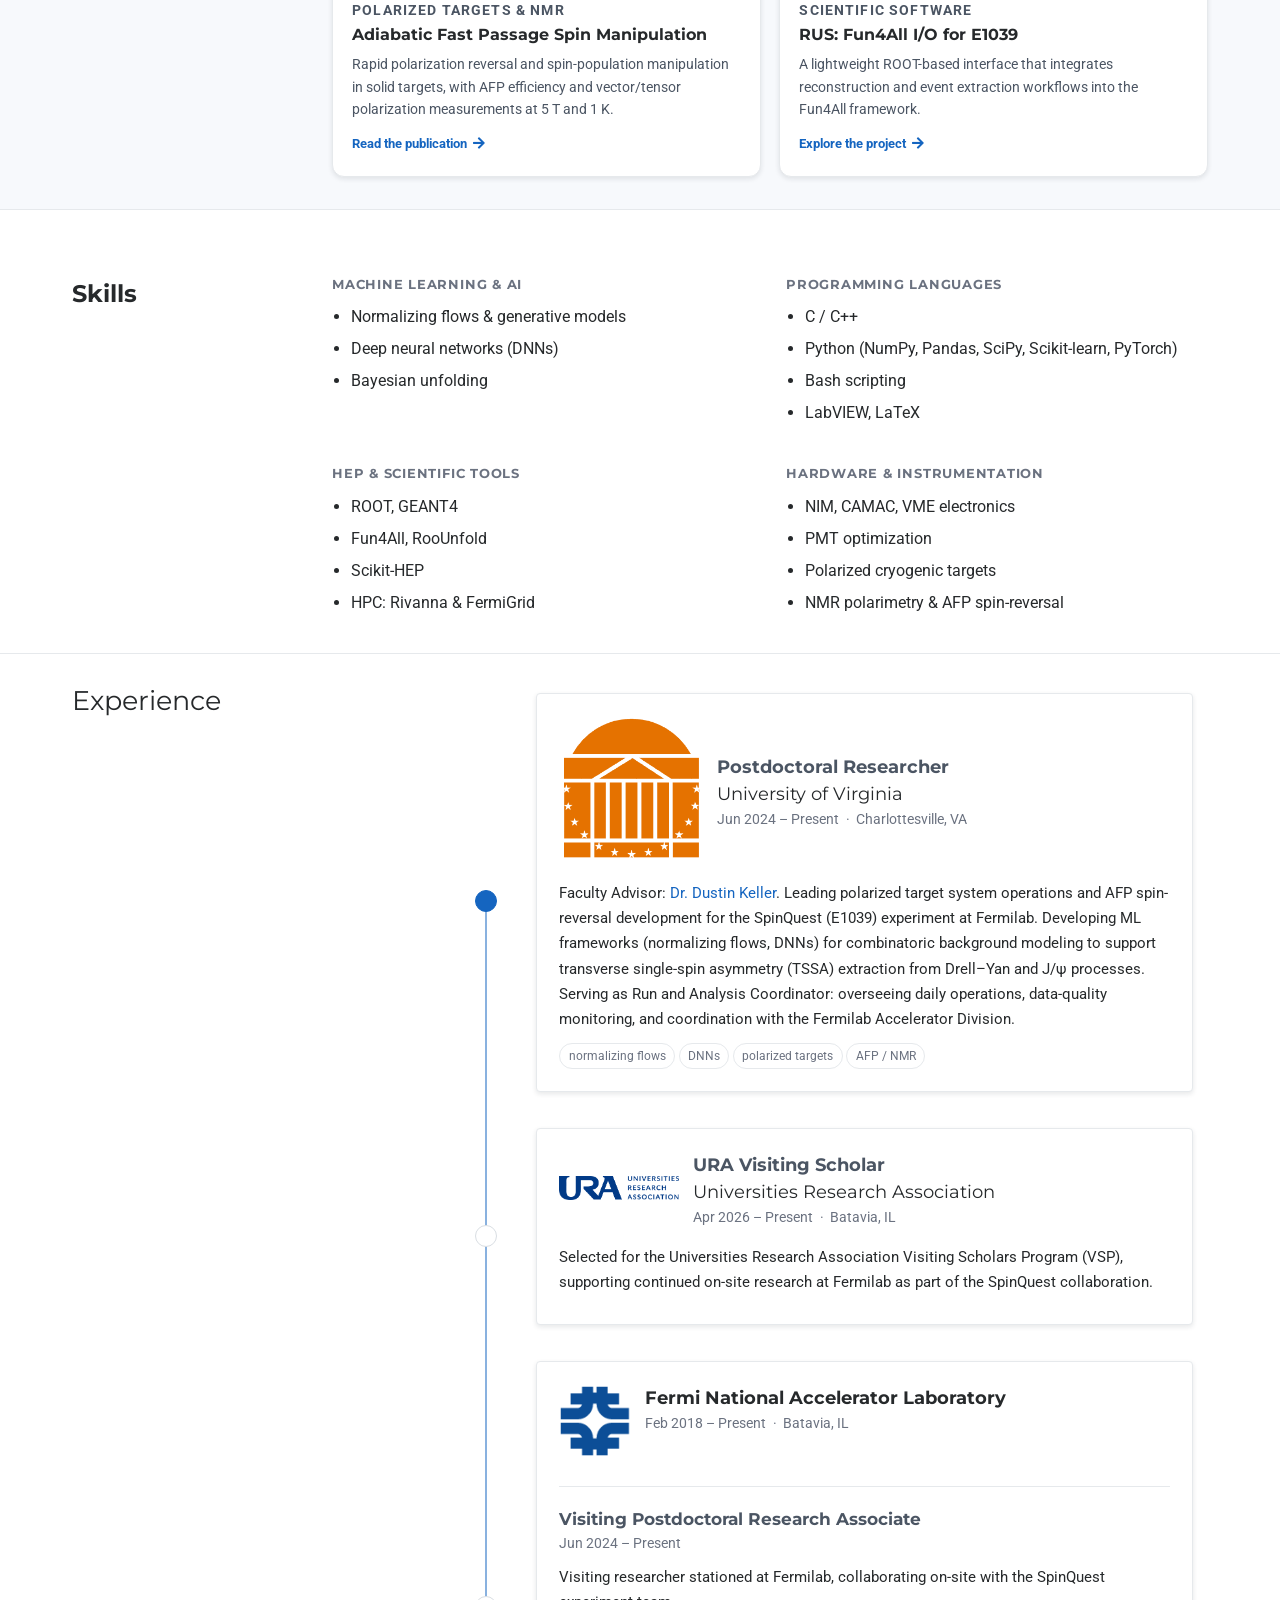
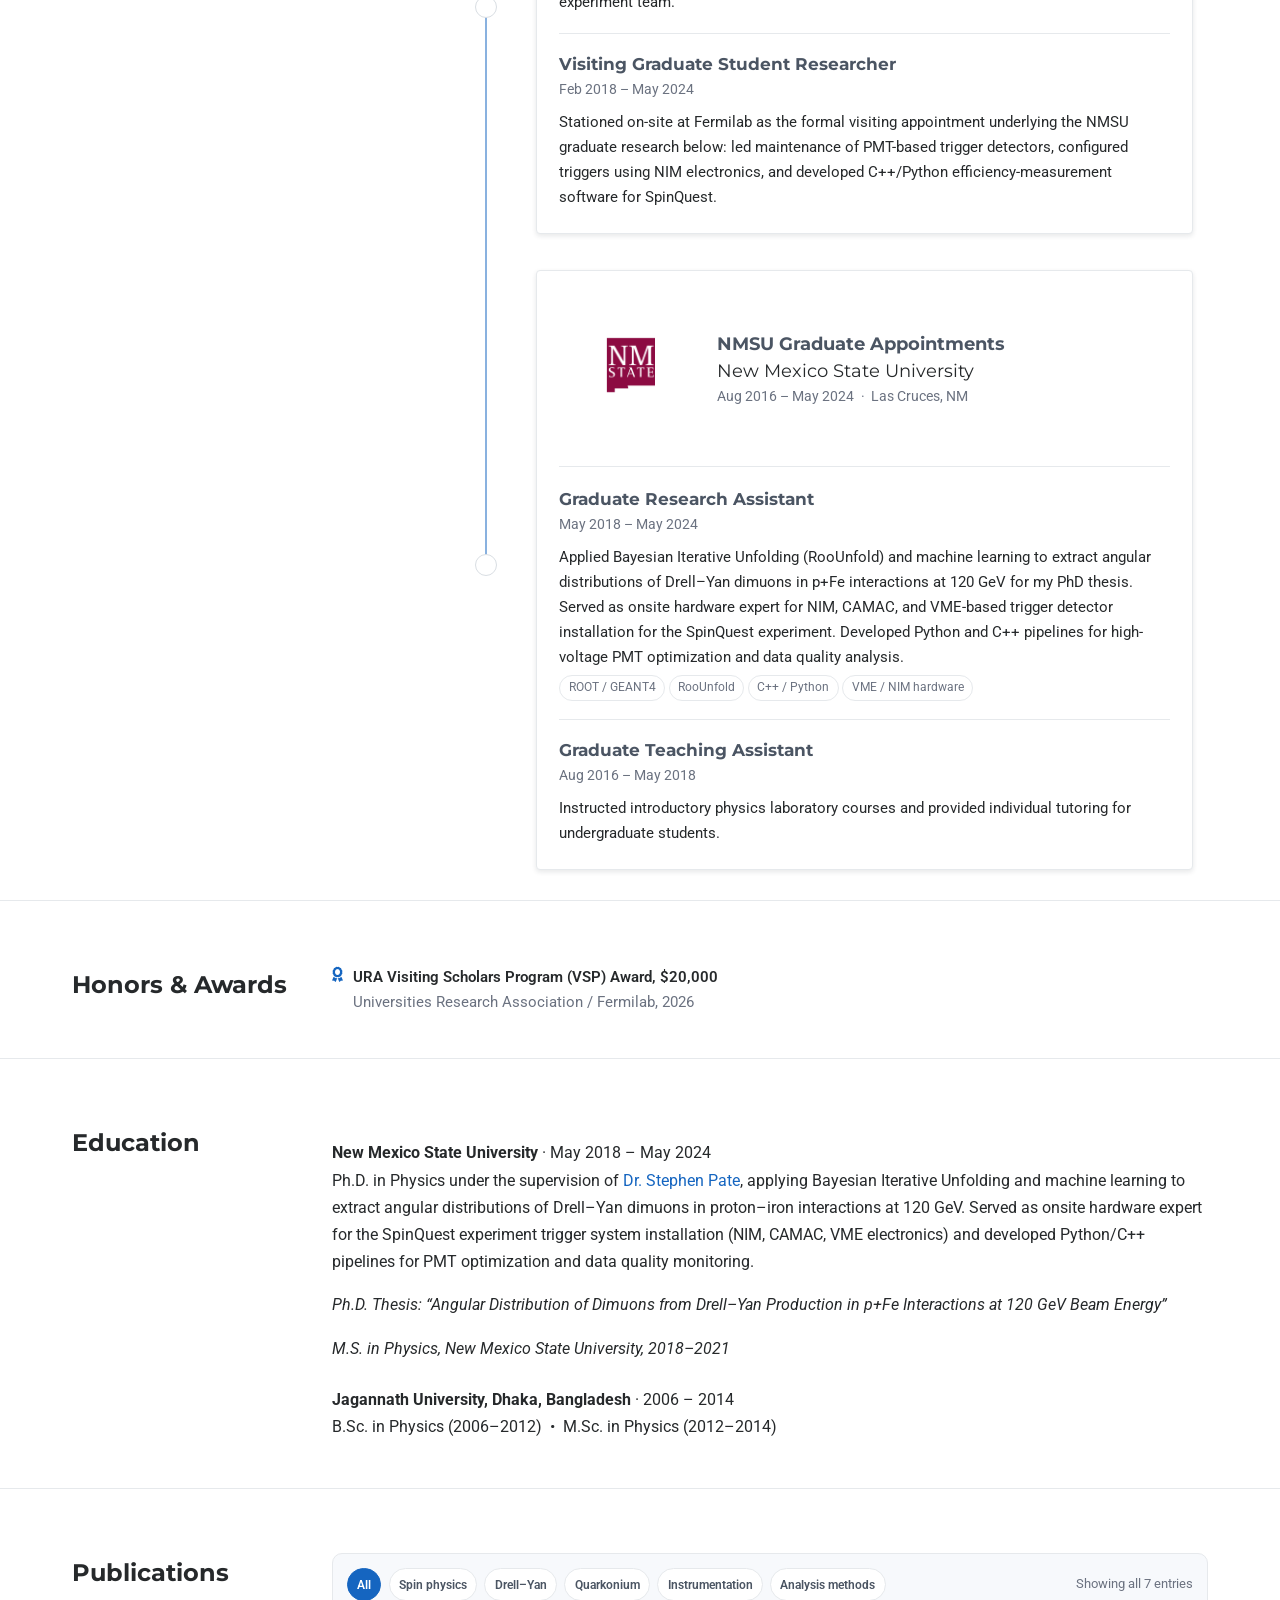
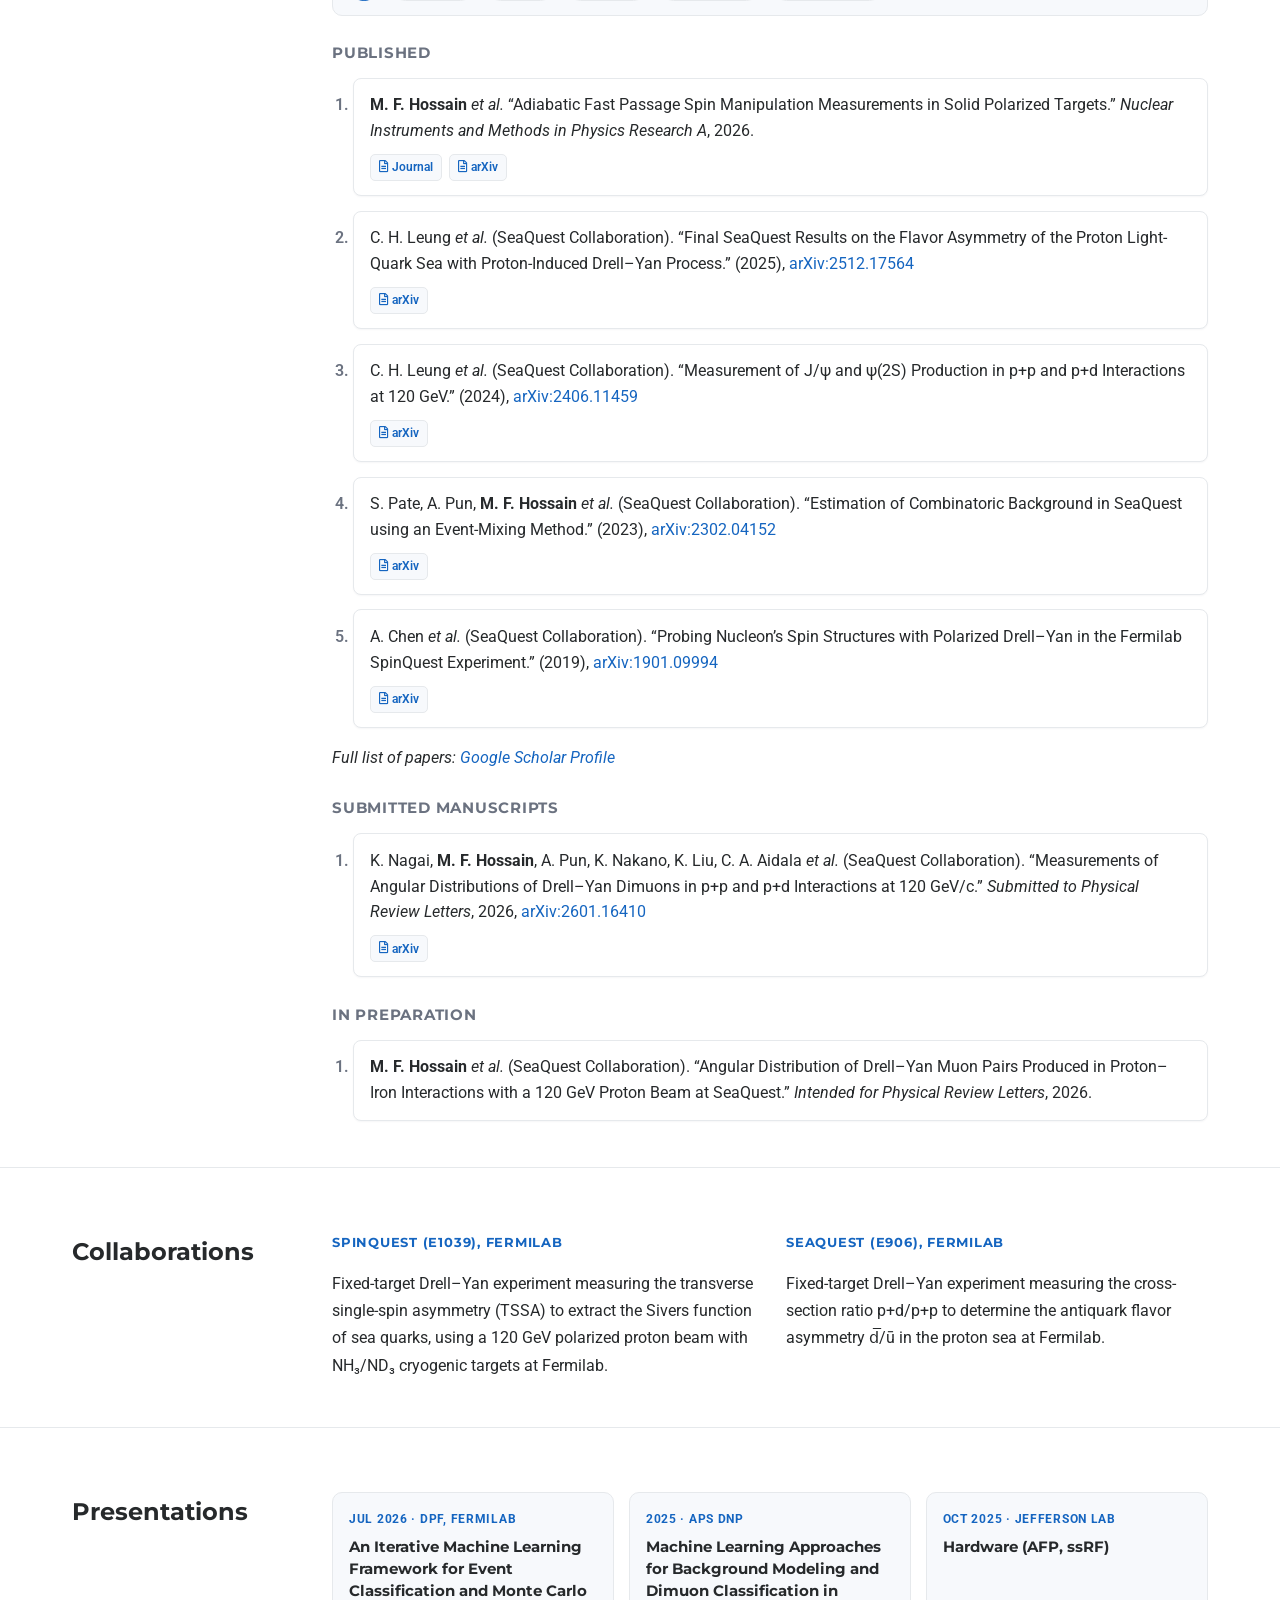
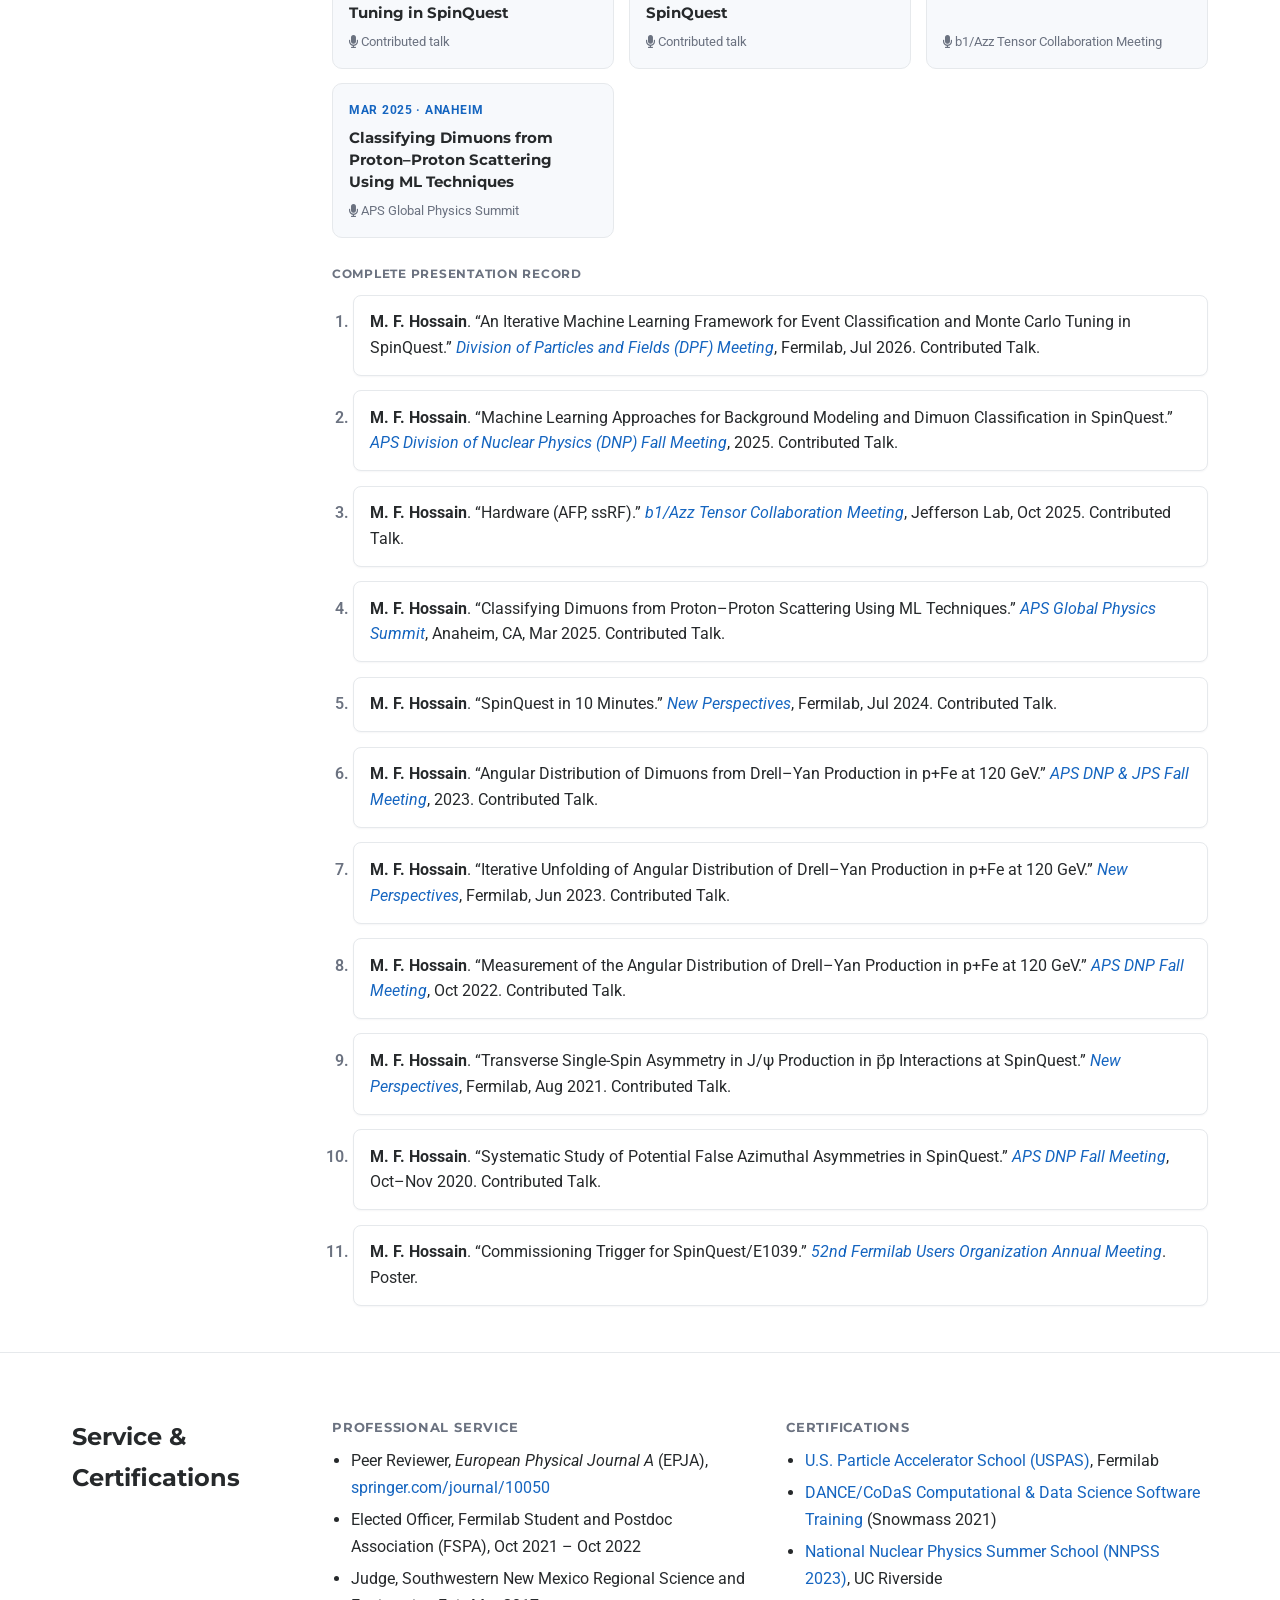
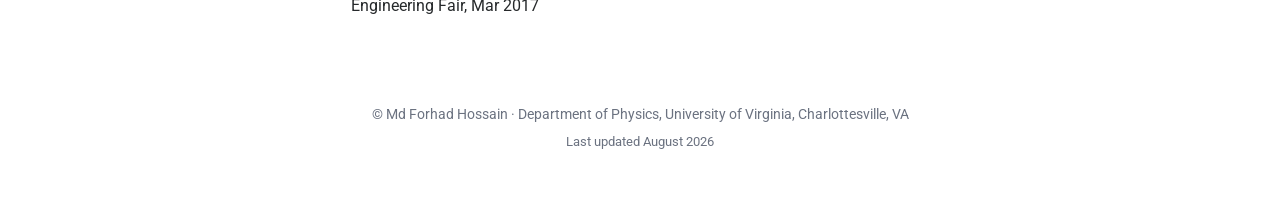
==== commit f5aa5582: "updgeading to a new layout" ====
--- a/index.html
+++ b/index.html
@@ -1,378 +1,1265 @@
-<!DOCTYPE HTML>
-<!--
-	Editorial by HTML5 UP
-	html5up.net | @ajlkn
-	Free for personal and commercial use under the CCA 3.0 license (html5up.net/license)
--->
-<html>
-	<head>
-		<title>Md Forhad Hossain</title>
-		<meta charset="utf-8" />
-		<meta name="viewport" content="width=device-width, initial-scale=1, user-scalable=no" />
-		<link rel="stylesheet" href="assets/css/main.css" />
-	</head>
-	<body class="is-preload">
-
-		<!-- Wrapper -->
-			<div id="wrapper">
-
-				<!-- Main -->
-					<div id="main">
-						<div class="inner">
-
-							<!-- Header -->
-								<header id="header">
-									<a href="index.html" class="logo">Personal Portfolio</a>
-									<ul class="icons">
-										<li><a href="https://github.com/forhad-h2030" class="icon brands fa-github" target="_blank" rel="noopener noreferrer"><span class="label">Github</span></a></li>
-										<li><a href="https://www.linkedin.com/in/forhad-hn/" class="icon brands fa-linkedin-in" target="_blank" rel="noopener noreferrer"><span class="label">LinkedIn</span></a></li>
-										<li><a href="https://scholar.google.com/citations?user=KOygUhMAAAAJ&hl=en" class="icon solid fa-graduation-cap" target="_blank" rel="noopener noreferrer"><span class="label">Google Scholar</span></a></li>
-									</ul>
-								</header>
-
-							<!-- Banner -->
-								<section id="banner">
-									<div class="content">
-										<header>
-											<h1>Md Forhad Hossain</h1>
-											<p>Experimental Physicist specializing in machine learning, data analysis, and detector systems for large-scale nuclear physics experiments</p>
-										</header>
-										<p>
-											I'm Forhad, a postdoctoral researcher at the University of Virginia working on the <a href="https://spinquest.fnal.gov/" target="_blank" rel="noopener noreferrer">SpinQuest (E1039)</a> and <a href="https://www.phy.anl.gov/mep/drell-yan/" target="_blank" rel="noopener noreferrer">SeaQuest (E906)</a> experiments at Fermilab. My research targets the transverse single-spin asymmetry in Drell&ndash;Yan and J/&psi; production to probe the spin structure of the nucleon.
-										</p>
-									</div>
-									<span class="image object">
-										<img src="images/your_photo.jpg" alt="Md Forhad Hossain" />
-									</span>
-								</section>
-
-							<!-- Skills -->
-								<section>
-									<header class="major">
-										<h2>Skills</h2>
-									</header>
-									<div class="features">
-										<article>
-											<span class="icon solid fa-robot"></span>
-											<div class="content">
-												<h3>Machine Learning &amp; AI</h3>
-												<ul>
-													<li>Agentic AI</li>
-													<li>Normalizing flows &amp; generative models</li>
-													<li>Deep neural networks (DNNs)</li>
-													<li>Bayesian unfolding</li>
-												</ul>
-											</div>
-										</article>
-										<article>
-											<span class="icon solid fa-code"></span>
-											<div class="content">
-												<h3>Programming Languages</h3>
-												<ul>
-													<li>C / C++</li>
-													<li>Python (NumPy, Pandas, SciPy, Scikit-learn, PyTorch)</li>
-													<li>Bash scripting</li>
-													<li>LabVIEW, LaTeX</li>
-												</ul>
-											</div>
-										</article>
-										<article>
-											<span class="icon solid fa-atom"></span>
-											<div class="content">
-												<h3>HEP &amp; Scientific Tools</h3>
-												<ul>
-													<li>ROOT, GEANT4</li>
-													<li>Fun4All, RooUnfold</li>
-													<li>Scikit-HEP</li>
-													<li>HPC: Rivanna &amp; FermiGrid</li>
-												</ul>
-											</div>
-										</article>
-										<article>
-											<span class="icon solid fa-microchip"></span>
-											<div class="content">
-												<h3>Hardware &amp; Instrumentation</h3>
-												<ul>
-													<li>NIM, CAMAC, VME electronics</li>
-													<li>PMT optimization</li>
-													<li>Polarized cryogenic targets</li>
-													<li>NMR polarimetry &amp; AFP spin-reversal</li>
-												</ul>
-											</div>
-										</article>
-									</div>
-								</section>
-
-							<!-- Projects -->
-								<section>
-									<header class="major">
-										<h2>Selected Projects</h2>
-									</header>
-									<div class="posts">
-										<article>
-											<a href="transformer-dimuon.html" class="image"><img src="images/transformer_attention_annotated.png" alt="Transformer self-attention weight map for dimuon classification" style="width:100%;height:175px;object-fit:cover;object-position:top;" /></a>
-											<h3><a href="transformer-dimuon.html">Transformer Dimuon Event Classifier</a></h3>
-											<p>A feature-tokenization Transformer classifying SpinQuest dimuon events (J/&psi;, &psi;&prime;, Drell&ndash;Yan, combinatoric) from 18 kinematic features. Self-attention maps expose physically interpretable feature correlations &mdash; invariant mass, opening angle, station tracking &mdash; providing interpretability the DNN baseline lacks.</p>
-											<ul class="actions" style="flex-wrap:wrap;gap:0.3em;">
-												<li><a href="https://github.com/forhad-h2030/feature-tokenization-transformer" class="button small icon brands fa-github" target="_blank" rel="noopener noreferrer">&nbsp;Code</a></li>
-												<li><a class="button small">PyTorch</a></li>
-												<li><a class="button small">Transformer</a></li>
-												<li><a class="button small">attention maps</a></li>
-											</ul>
-										</article>
-										<article>
-											<a href="spinquest_bkg.html" class="image"><img src="images/spinquest_bkg.jpg" alt="SpinQuest Signal and Background Classifier" /></a>
-											<h3><a href="spinquest_bkg.html">SpinQuest Signal and Background Classifier</a></h3>
-											<p>An iterative multi-model DNN pipeline for SpinQuest dimuon classification. Binary DNNs sequentially classify J/&psi;, &psi;&prime;, Drell&ndash;Yan, and combinatoric background events; MC simulation is tuned to experimental data; a final 4-class softmax DNN performs simultaneous multiclass classification.</p>
-											<ul class="actions" style="flex-wrap:wrap;gap:0.3em;">
-												<li><a class="button small">pytorch</a></li>
-												<li><a class="button small">DNNs</a></li>
-												<li><a class="button small">multiclass classification</a></li>
-											</ul>
-										</article>
-										<article>
-											<a href="rus.html" class="image">
-												<div style="width:100%;height:175px;background:#1a2a3a;display:flex;align-items:center;justify-content:center;flex-direction:column;gap:8px;">
-													<span style="font-size:38px;line-height:1;color:#7ab3d4;">&#60;&#47;&#62;</span>
-													<span style="font-size:12px;color:#7ab3d4;font-family:monospace;letter-spacing:1px;">Fun4AllRUSInputManager</span>
-													<span style="font-size:12px;color:#7ab3d4;font-family:monospace;letter-spacing:1px;">Fun4AllRUSOutputManager</span>
-												</div>
-											</a>
-											<h3><a href="rus.html">RUS &mdash; Fun4All I/O Interface for E1039</a></h3>
-											<p>A C++ interface integrating a dependency-free ROOT-based I/O format (RUS) into the Fun4All framework. Implements input and output managers so users can register RUS files directly in Fun4All macros to run reconstruction or extract events. Used by <a href="https://github.com/uva-spin/Qtracker_basic" target="_blank" rel="noopener noreferrer">QTracker</a>, an ML-based muon track reconstruction pipeline for SpinQuest.</p>
-											<ul class="actions">
-												<li><a class="button">C++</a></li>
-												<li><a class="button">Fun4All</a></li>
-												<li><a class="button">ROOT</a></li>
-											</ul>
-										</article>
-									</div>
-								</section>
-
-							<!-- Research Experience -->
-								<section>
-									<header class="major">
-										<h2>Research Experience</h2>
-									</header>
-
-									<h3>&thinsp;&hairsp;University of Virginia</h3>
-									<div class="row">
-										<hplain>Postdoctoral Researcher &ensp;<span>&#8226;</span>&ensp;<i>June 2024 &ndash; Present</i>&ensp;<span>&#8226;</span>&ensp; Charlottesville, VA</hplain>
-										<p style="margin-bottom:1em;"></p>
-										<p>
-											Faculty Advisor: Dr. Dustin Keller. Leading polarized target system operations and AFP spin-reversal development for the SpinQuest (E1039) experiment at Fermilab. Developing ML frameworks (normalizing flows, DNNs, agentic AI) for combinatoric background modeling to support transverse single-spin asymmetry (TSSA) extraction from Drell&ndash;Yan and J/&psi; processes. Serving as Run and Analysis Coordinator: overseeing daily operations, data-quality monitoring, and coordination with the Fermilab Accelerator Division.
-											<br /><br />
-											<a class="button small">normalizing flows</a>&ensp;
-											<a class="button small">DNNs</a>&ensp;
-											<a class="button small">polarized targets</a>&ensp;
-											<a class="button small">AFP / NMR</a>
-										</p>
-									</div>
-
-									<h3>&thinsp;&hairsp;New Mexico State University</h3>
-									<div class="row">
-										<hplain>Graduate Research Assistant &ensp;<span>&#8226;</span>&ensp;<i>May 2018 &ndash; May 2024</i>&ensp;<span>&#8226;</span>&ensp; Las Cruces, NM</hplain>
-										<p style="margin-bottom:1em;"></p>
-										<p>
-											Applied Bayesian Iterative Unfolding (RooUnfold) and machine learning to extract angular distributions of Drell&ndash;Yan dimuons in p+Fe interactions at 120 GeV for my PhD thesis. Served as onsite hardware expert for NIM, CAMAC, and VME-based trigger detector installation for the SpinQuest experiment. Developed Python and C++ pipelines for high-voltage PMT optimization and data quality analysis.
-											<br /><br />
-											<a class="button small">ROOT / GEANT4</a>&ensp;
-											<a class="button small">RooUnfold</a>&ensp;
-											<a class="button small">C++ / Python</a>&ensp;
-											<a class="button small">VME / NIM hardware</a>
-										</p>
-									</div>
-
-									<h3>&thinsp;&hairsp;New Mexico State University &mdash; Teaching</h3>
-									<div class="row">
-										<hplain>Graduate Teaching Assistant &ensp;<span>&#8226;</span>&ensp;<i>Aug 2016 &ndash; May 2018</i>&ensp;<span>&#8226;</span>&ensp; Las Cruces, NM</hplain>
-										<p style="margin-bottom:1em;"></p>
-										<p>Instructed introductory physics laboratory courses and provided individual tutoring for undergraduate students.</p>
-									</div>
-								</section>
-
-							<!-- Education -->
-								<section>
-									<header class="major">
-										<h2>Education</h2>
-									</header>
-
-									<div style="clear: both">
-										<h3 style="float: left">New Mexico State University</h3>
-										<hplain2>&emsp;<span>&#8226;</span>&emsp;<i>May 2018 &ndash; May 2024</i></hplain2>
-									</div>
-									<br />
-									<p>
-										I completed my Ph.D. in Physics under the supervision of Dr. Stephen Pate, applying Bayesian Iterative Unfolding and machine learning to extract angular distributions of Drell&ndash;Yan dimuons in proton&ndash;iron interactions at 120 GeV. Along the way I served as onsite hardware expert for the SpinQuest experiment trigger system installation, including NIM, CAMAC, and VME electronics, and developed Python and C++ pipelines for PMT optimization and data quality monitoring.
-									</p>
-									<p><i>Ph.D. Thesis: &ldquo;Angular Distribution of Dimuons from Drell&ndash;Yan Production in p+Fe Interactions at 120 GeV Beam Energy&rdquo;</i></p>
-									<p><i>M.S. in Physics &mdash; New Mexico State University, 2018&ndash;2021</i></p>
-
-									<div style="clear: both">
-										<h3 style="float: left">Jagannath University, Dhaka, Bangladesh</h3>
-										<hplain2>&emsp;<span>&#8226;</span>&emsp;<i>2006 &ndash; 2014</i></hplain2>
-									</div>
-									<br />
-									<p>B.Sc. in Physics (2006&ndash;2012) &nbsp;&bull;&nbsp; M.Sc. in Physics (2012&ndash;2014)</p>
-								</section>
-
-							<!-- Publications -->
-								<section>
-									<header class="major">
-										<h2>Selected Publications</h2>
-									</header>
-
-									<h3>Published</h3>
-									<ol>
-										<li style="margin-bottom:0.8em; line-height:1.6">
-											<b>M. F. Hossain</b> <i>et al.</i> &ldquo;Adiabatic Fast Passage Spin Manipulation Measurements in Solid Polarized Targets.&rdquo; <i>Nuclear Instruments and Methods in Physics Research A</i>, 2026.
-										</li>
-										<li style="margin-bottom:0.8em; line-height:1.6">
-											C. H. Leung <i>et al.</i> (SeaQuest Collaboration). &ldquo;Final SeaQuest Results on the Flavor Asymmetry of the Proton Light-Quark Sea with Proton-Induced Drell&ndash;Yan Process.&rdquo; (2025)
-											&mdash; <a href="https://arxiv.org/abs/2512.17564" target="_blank" rel="noopener noreferrer">arXiv:2512.17564</a>
-										</li>
-										<li style="margin-bottom:0.8em; line-height:1.6">
-											C. H. Leung <i>et al.</i> (SeaQuest Collaboration). &ldquo;Measurement of J/&psi; and &psi;(2S) Production in p+p and p+d Interactions at 120 GeV.&rdquo; (2024)
-											&mdash; <a href="https://arxiv.org/abs/2406.11459" target="_blank" rel="noopener noreferrer">arXiv:2406.11459</a>
-										</li>
-										<li style="margin-bottom:0.8em; line-height:1.6">
-											S. Pate, A. Pun, <b>M. F. Hossain</b> <i>et al.</i> (SeaQuest Collaboration). &ldquo;Estimation of Combinatoric Background in SeaQuest using an Event-Mixing Method.&rdquo; (2023)
-											&mdash; <a href="https://arxiv.org/abs/2302.04152" target="_blank" rel="noopener noreferrer">arXiv:2302.04152</a>
-										</li>
-										<li style="margin-bottom:0.8em; line-height:1.6">
-											A. Chen <i>et al.</i> (SeaQuest Collaboration). &ldquo;Probing Nucleon&rsquo;s Spin Structures with Polarized Drell&ndash;Yan in the Fermilab SpinQuest Experiment.&rdquo; (2019)
-											&mdash; <a href="https://arxiv.org/abs/1901.09994" target="_blank" rel="noopener noreferrer">arXiv:1901.09994</a>
-										</li>
-									</ol>
-									<p><i>Full list of papers: <a href="https://scholar.google.com/citations?user=KOygUhMAAAAJ&hl=en" target="_blank" rel="noopener noreferrer">Google Scholar Profile</a></i></p>
-
-									<h3>Submitted Manuscripts</h3>
-									<ol>
-										<li style="margin-bottom:0.8em; line-height:1.6">
-											K. Nagai, <b>M. F. Hossain</b>, A. Pun, K. Nakano, K. Liu, C. A. Aidala <i>et al.</i> (SeaQuest Collaboration). &ldquo;Measurements of Angular Distributions of Drell&ndash;Yan Dimuons in p+p and p+d Interactions at 120 GeV/c.&rdquo; <i>Submitted to Physical Review Letters</i>, 2026.
-											&mdash; <a href="https://arxiv.org/abs/2601.16410" target="_blank" rel="noopener noreferrer">arXiv:2601.16410</a>
-										</li>
-									</ol>
-
-									<h3>In Preparation</h3>
-									<ol>
-										<li style="margin-bottom:0.8em; line-height:1.6">
-											<b>M. F. Hossain</b> <i>et al.</i> (SeaQuest Collaboration). &ldquo;Angular Distribution of Drell&ndash;Yan Muon Pairs Produced in Proton&ndash;Iron Interactions with a 120 GeV Proton Beam at SeaQuest.&rdquo; <i>Intended for Physical Review Letters</i>, 2026.
-										</li>
-									</ol>
-								</section>
-
-							<!-- Collaborations -->
-								<section>
-									<header class="major">
-										<h2>Experimental Collaborations</h2>
-									</header>
-									<div class="features">
-										<article>
-											<span class="icon solid fa-magnet"></span>
-											<div class="content">
-												<h3><a href="https://spinquest.fnal.gov/" target="_blank" rel="noopener noreferrer">SpinQuest (E1039) &mdash; Fermilab</a></h3>
-												<p>Fixed-target Drell&ndash;Yan experiment measuring the transverse single-spin asymmetry (TSSA) to extract the Sivers function of sea quarks, using a 120 GeV polarized proton beam with NH&#8323;/ND&#8323; cryogenic targets at Fermilab.</p>
-											</div>
-										</article>
-										<article>
-											<span class="icon solid fa-circle-nodes"></span>
-											<div class="content">
-												<h3><a href="https://www.phy.anl.gov/mep/drell-yan/" target="_blank" rel="noopener noreferrer">SeaQuest (E906) &mdash; Fermilab</a></h3>
-												<p>Fixed-target Drell&ndash;Yan experiment measuring the cross-section ratio p+d/p+p to determine the antiquark flavor asymmetry d&#773;/&#363; in the proton sea at Fermilab.</p>
-											</div>
-										</article>
-									</div>
-								</section>
-
-							<!-- Presentations -->
-								<section>
-									<header class="major">
-										<h2>Selected Presentations</h2>
-									</header>
-
-									<ol>
-										<li style="margin-bottom:0.8em; line-height:1.6">
-											<b>M. F. Hossain</b>. &ldquo;Machine Learning Approaches for Background Modeling and Dimuon Classification in SpinQuest.&rdquo; <i><a href="https://www.aps.org/events/2025/division-nuclear-physics-2025" target="_blank" rel="noopener noreferrer">APS Division of Nuclear Physics (DNP) Fall Meeting</a></i>, 2025. Contributed Talk.
-										</li>
-										<li style="margin-bottom:0.8em; line-height:1.6">
-											<b>M. F. Hossain</b>. &ldquo;Hardware (AFP, ssRF).&rdquo; <i><a href="https://indico.jlab.org/event/986/" target="_blank" rel="noopener noreferrer">b1/Azz Tensor Collaboration Meeting</a></i>, Jefferson Lab, Oct 2025. Contributed Talk.
-										</li>
-										<li style="margin-bottom:0.8em; line-height:1.6">
-											<b>M. F. Hossain</b>. &ldquo;Classifying Dimuons from Proton&ndash;Proton Scattering Using ML Techniques.&rdquo; <i><a href="https://www.aps.org/events/2025/joint-meeting" target="_blank" rel="noopener noreferrer">APS Global Physics Summit</a></i>, Anaheim, CA, Mar 2025. Contributed Talk.
-										</li>
-										<li style="margin-bottom:0.8em; line-height:1.6">
-											<b>M. F. Hossain</b>. &ldquo;SpinQuest in 10 Minutes.&rdquo; <i><a href="https://indico.fnal.gov/event/64625/contributions/295295/" target="_blank" rel="noopener noreferrer">New Perspectives</a></i>, Fermilab, Jul 2024. Contributed Talk.
-										</li>
-										<li style="margin-bottom:0.8em; line-height:1.6">
-											<b>M. F. Hossain</b>. &ldquo;Angular Distribution of Dimuons from Drell&ndash;Yan Production in p+Fe at 120 GeV.&rdquo; <i><a href="https://indico.frib.msu.edu/event/66/" target="_blank" rel="noopener noreferrer">APS DNP &amp; JPS Fall Meeting</a></i>, 2023. Contributed Talk.
-										</li>
-										<li style="margin-bottom:0.8em; line-height:1.6">
-											<b>M. F. Hossain</b>. &ldquo;Iterative Unfolding of Angular Distribution of Drell&ndash;Yan Production in p+Fe at 120 GeV.&rdquo; <i><a href="https://indico.fnal.gov/event/59506/contributions/269971/" target="_blank" rel="noopener noreferrer">New Perspectives</a></i>, Fermilab, Jun 2023. Contributed Talk.
-										</li>
-										<li style="margin-bottom:0.8em; line-height:1.6">
-											<b>M. F. Hossain</b>. &ldquo;Measurement of the Angular Distribution of Drell&ndash;Yan Production in p+Fe at 120 GeV.&rdquo; <i><a href="https://meetings.aps.org/Meeting/DNP22/Session/LI.2" target="_blank" rel="noopener noreferrer">APS DNP Fall Meeting</a></i>, Oct 2022. Contributed Talk.
-										</li>
-										<li style="margin-bottom:0.8em; line-height:1.6">
-											<b>M. F. Hossain</b>. &ldquo;Transverse Single-Spin Asymmetry in J/&psi; Production in p&#x20D7;p Interactions at SpinQuest.&rdquo; <i><a href="https://indico.fnal.gov/event/49432/contributions/221005/" target="_blank" rel="noopener noreferrer">New Perspectives</a></i>, Fermilab, Aug 2021. Contributed Talk.
-										</li>
-										<li style="margin-bottom:0.8em; line-height:1.6">
-											<b>M. F. Hossain</b>. &ldquo;Systematic Study of Potential False Azimuthal Asymmetries in SpinQuest.&rdquo; <i><a href="https://meetings.aps.org/Meeting/DNP20/Session/EM.8" target="_blank" rel="noopener noreferrer">APS DNP Fall Meeting</a></i>, Oct&ndash;Nov 2020. Contributed Talk.
-										</li>
-										<li style="margin-bottom:0.8em; line-height:1.6">
-											<b>M. F. Hossain</b>. &ldquo;Commissioning Trigger for SpinQuest/E1039.&rdquo; <i><a href="https://www.osti.gov/biblio/1571785" target="_blank" rel="noopener noreferrer">52nd Fermilab Users Organization Annual Meeting</a></i>. Poster.
-										</li>
-									</ol>
-								</section>
-
-							<!-- Service & Certifications -->
-								<section>
-									<header class="major">
-										<h2>Service, Leadership &amp; Certifications</h2>
-									</header>
-
-									<h3>Professional Service</h3>
-									<ul>
-										<li>Peer Reviewer &mdash; <i>European Physical Journal A</i> (EPJA), <a href="https://link.springer.com/journal/10050" target="_blank" rel="noopener noreferrer">springer.com/journal/10050</a></li>
-										<li>Elected Officer &mdash; Fermilab Student and Postdoc Association (FSPA), Oct 2021 &ndash; Oct 2022</li>
-										<li>Judge &mdash; Southwestern New Mexico Regional Science and Engineering Fair, Mar 2017</li>
-									</ul>
-
-									<h3>Certifications</h3>
-									<ul>
-										<li><a href="https://uspas.fnal.gov/" target="_blank" rel="noopener noreferrer">U.S. Particle Accelerator School (USPAS)</a>, Fermilab</li>
-										<li><a href="http://seattlesnowmass2021.net/" target="_blank" rel="noopener noreferrer">DANCE/CoDaS Computational &amp; Data Science Software Training</a> (Snowmass 2021)</li>
-										<li><a href="https://nnpss23.ucr.edu/" target="_blank" rel="noopener noreferrer">National Nuclear Physics Summer School (NNPSS 2023)</a>, UC Riverside</li>
-									</ul>
-								</section>
-
+<!doctype html>
+<html lang="en">
+<head>
+	<meta charset="utf-8" />
+	<title>Md Forhad Hossain</title>
+	<meta name="viewport" content="width=device-width, initial-scale=1" />
+	<meta name="description" content="Md Forhad Hossain, Postdoctoral Researcher, University of Virginia" />
+	<meta name="theme-color" content="#ffffff" />
+	<link rel="stylesheet" href="assets/css/fontawesome-all.min.css" />
+	<link rel="preconnect" href="https://fonts.gstatic.com" crossorigin />
+	<link rel="stylesheet" href="https://fonts.googleapis.com/css2?family=Montserrat:wght@400;600;700&amp;family=Roboto:wght@400;500;700&amp;display=swap" />
+	<script>
+		(function () {
+			try {
+				var savedTheme = localStorage.getItem('portfolio-theme');
+				if (savedTheme === 'dark' || (!savedTheme && window.matchMedia('(prefers-color-scheme: dark)').matches)) {
+					document.documentElement.setAttribute('data-theme', 'dark');
+				}
+			} catch (error) {}
+		})();
+	</script>
+	<style>
+		:root {
+			--accent: #1565c0;
+			--accent-strong: #0d47a1;
+			--accent-soft: #eaf3ff;
+			--text: #26292b;
+			--text-soft: #4b5563;
+			--muted: #6b7280;
+			--border: #e6e9ec;
+			--bg: #ffffff;
+			--surface: #ffffff;
+			--surface-alt: #f7f9fc;
+			--nav-bg: rgba(255, 255, 255, 0.96);
+			--shadow: 0 12px 32px rgba(20, 30, 40, 0.09);
+			--shadow-small: 0 2px 5px rgba(20, 30, 40, 0.1);
+			--button-text: #ffffff;
+			color-scheme: light;
+		}
+		html[data-theme="dark"] {
+			--accent: #7db7ff;
+			--accent-strong: #acd1ff;
+			--accent-soft: #132b48;
+			--text: #edf3fb;
+			--text-soft: #c3cedb;
+			--muted: #9eabb9;
+			--border: #2b3745;
+			--bg: #0c1219;
+			--surface: #121b25;
+			--surface-alt: #17222e;
+			--nav-bg: rgba(12, 18, 25, 0.94);
+			--shadow: 0 12px 34px rgba(0, 0, 0, 0.28);
+			--shadow-small: 0 2px 7px rgba(0, 0, 0, 0.26);
+			--button-text: #07111c;
+			color-scheme: dark;
+		}
+		* { box-sizing: border-box; }
+		html { scroll-behavior: smooth; }
+		body {
+			margin: 0;
+			font-family: 'Roboto', Helvetica, Arial, sans-serif;
+			color: var(--text);
+			background: var(--bg);
+			line-height: 1.7;
+			font-size: 16px;
+		}
+		h1, h2, h3, .brand {
+			font-family: 'Montserrat', Helvetica, Arial, sans-serif;
+		}
+		a { color: var(--accent); text-decoration: none; }
+		a:hover { text-decoration: underline; }
+
+		.container {
+			max-width: 1200px;
+			margin: 0 auto;
+			padding: 0 2em;
+		}
+
+		/* Sticky top nav */
+		#navbar {
+			position: sticky;
+			top: 0;
+			z-index: 1000;
+			background: var(--nav-bg);
+			backdrop-filter: blur(6px);
+			border-bottom: 1px solid var(--border);
+		}
+		#navbar .container {
+			display: flex;
+			align-items: center;
+			justify-content: space-between;
+			padding-top: 0.9em;
+			padding-bottom: 0.9em;
+			flex-wrap: wrap;
+			gap: 0.5em 1.5em;
+		}
+		#navbar .brand {
+			font-weight: 700;
+			font-size: 1.05em;
+			color: var(--text);
+		}
+		#navbar .brand:hover { text-decoration: none; color: var(--accent); }
+		#navbar ul {
+			list-style: none;
+			display: flex;
+			flex-wrap: wrap;
+			gap: 0.3em 1.6em;
+			margin: 0;
+			padding: 0;
+		}
+		#navbar a.nav-link {
+			color: var(--muted);
+			font-size: 0.82em;
+			font-weight: 600;
+			letter-spacing: 0.04em;
+			text-transform: uppercase;
+		}
+		#navbar a.nav-link:hover { color: var(--accent); text-decoration: none; }
+		.nav-actions {
+			display: flex;
+			align-items: center;
+			justify-content: flex-end;
+			flex: 1 1 720px;
+			min-width: 0;
+			gap: 0.55em;
+		}
+		@media (max-width: 1040px) {
+			.nav-actions { flex-basis: 100%; justify-content: space-between; align-items: center; flex-wrap: nowrap; }
+			#navbar ul {
+				flex-wrap: nowrap;
+				overflow-x: auto;
+				-webkit-overflow-scrolling: touch;
+				scrollbar-width: none;
+				gap: 0.25em 1.15em;
+				padding-bottom: 2px;
+				mask-image: linear-gradient(to right, transparent, #000 12px, #000 calc(100% - 24px), transparent);
+			}
+			#navbar ul::-webkit-scrollbar { display: none; }
+			#navbar a.nav-link { white-space: nowrap; }
+			.theme-toggle { flex-shrink: 0; }
+		}
+
+		.theme-toggle {
+			display: inline-flex;
+			align-items: center;
+			justify-content: center;
+			width: 36px;
+			height: 36px;
+			padding: 0;
+			border: 1px solid var(--border);
+			border-radius: 50%;
+			color: var(--text);
+			background: var(--surface);
+			cursor: pointer;
+			transition: color 160ms ease, border-color 160ms ease, transform 160ms ease;
+		}
+		.theme-toggle:hover { color: var(--accent); border-color: var(--accent); transform: translateY(-1px); }
+		.theme-toggle:focus-visible,
+		.button:focus-visible,
+		.filter-button:focus-visible {
+			outline: 3px solid color-mix(in srgb, var(--accent) 35%, transparent);
+			outline-offset: 2px;
+		}
+
+		/* Section rhythm */
+		section {
+			padding: 6em 0 4em 0;
+			border-top: 1px solid var(--border);
+			scroll-margin-top: 72px;
+		}
+		section:first-of-type { border-top: 0; }
+		@media screen and (max-width: 1680px) {
+			section { padding: 5em 0 3em 0; }
+		}
+		@media screen and (max-width: 1280px) {
+			section { padding: 4em 0 2em 0; }
+		}
+		@media screen and (max-width: 900px) {
+			section { padding: 3em 0 1.5em 0; }
+		}
+		@media (max-width: 1040px) {
+			section { scroll-margin-top: 108px; }
+		}
+		.section-grid {
+			display: grid;
+			grid-template-columns: 220px 1fr;
+			gap: 2.5em;
+		}
+		.section-grid h2.heading {
+			font-size: 1.5em;
+			margin: 0;
+			color: var(--text);
+		}
+		@media (max-width: 720px) {
+			.section-grid { grid-template-columns: 1fr; gap: 0.8em; }
+		}
+
+		/* Profile card: now lives in the About section, next to the intro text */
+		.about-layout {
+			display: grid;
+			grid-template-columns: 260px minmax(0, 1fr);
+			gap: 3em;
+			align-items: start;
+		}
+		.about-layout .profile-panel { min-width: 0; }
+		.about-layout img.avatar {
+			width: 100%;
+			max-width: 260px;
+			height: 260px;
+			border-radius: 50%;
+			border: 3px solid #d8dde3;
+			object-fit: cover;
+			display: block;
+			box-shadow: 0 4px 14px rgba(0, 0, 0, 0.12);
+		}
+		.about-layout .profile-heading {
+			margin-top: 1.1em;
+		}
+		.about-layout h1.name {
+			font-size: 1.5em;
+			line-height: 1.2;
+			margin: 0;
+		}
+		.about-layout .profile-role {
+			margin: 1em 0 0;
+			font-family: 'Montserrat', Helvetica, Arial, sans-serif;
+			font-size: 0.95em;
+			font-weight: 400;
+			line-height: 1.55;
+		}
+		.about-layout .profile-details {
+			list-style: none;
+			margin: 1.2em 0 0;
+			padding: 1.1em 0 0;
+			border-top: 1px solid var(--border);
+		}
+		.about-layout .profile-details li {
+			display: grid;
+			grid-template-columns: 1.4em minmax(0, 1fr);
+			gap: 0.6em;
+			align-items: start;
+			margin-bottom: 0.6em;
+			line-height: 1.4;
+			font-size: 0.88em;
+		}
+		.about-layout .profile-details i,
+		.about-layout .profile-x-mark {
+			color: var(--muted);
+			font-size: 1em;
+			line-height: 1.4;
+			text-align: center;
+		}
+		.about-layout .profile-details a { color: var(--text); }
+		.about-layout .profile-details a:hover { color: var(--accent); }
+		.about-layout .profile-x-mark {
+			font-family: Arial, sans-serif;
+			font-weight: 600;
+		}
+		.about-layout .icons {
+			display: flex;
+			gap: 1.1em;
+			margin: 1.2em 0 0;
+		}
+		.about-layout .icons a { color: var(--muted); font-size: 1.2em; }
+		.about-layout .icons a:hover { color: var(--accent); }
+		@media (max-width: 800px) {
+			.about-layout { grid-template-columns: 1fr; gap: 2em; }
+			.about-layout .profile-panel { width: 100%; max-width: 400px; margin: 0 auto; text-align: center; }
+			.about-layout img.avatar { margin: 0 auto; }
+			.about-layout .profile-details { text-align: left; }
+		}
+		.hero-kicker {
+			display: inline-flex;
+			align-items: center;
+			gap: 0.45em;
+			margin: 0 0 0.9em;
+			padding: 0.25em 0.75em;
+			border: 1px solid var(--border);
+			border-radius: 999px;
+			color: var(--accent-strong);
+			background: var(--accent-soft);
+			font-family: 'Montserrat', Helvetica, Arial, sans-serif;
+			font-size: 0.74em;
+			font-weight: 700;
+			letter-spacing: 0.04em;
+			text-transform: uppercase;
+		}
+		.hero-actions {
+			display: flex;
+			flex-wrap: wrap;
+			gap: 0.7em;
+			margin: 1.5em 0 0;
+		}
+		.button {
+			display: inline-flex;
+			align-items: center;
+			justify-content: center;
+			gap: 0.55em;
+			min-height: 42px;
+			padding: 0.55em 1em;
+			border: 1px solid var(--accent);
+			border-radius: 7px;
+			font: inherit;
+			font-size: 0.9em;
+			font-weight: 600;
+			color: var(--button-text);
+			background: var(--accent);
+			cursor: pointer;
+			transition: transform 160ms ease, box-shadow 160ms ease, background 160ms ease;
+		}
+		.button:hover { text-decoration: none; transform: translateY(-1px); box-shadow: var(--shadow-small); }
+		.button.secondary { color: var(--text); background: transparent; border-color: var(--border); }
+		.button.secondary:hover { color: var(--accent); border-color: var(--accent); }
+		.edu-mini {
+			list-style: none;
+			margin: 1.5em 0 0 0;
+			padding: 0;
+		}
+		.edu-mini li {
+			display: flex;
+			gap: 0.7em;
+			margin-bottom: 0.8em;
+			font-size: 0.92em;
+		}
+		.edu-mini i { color: var(--accent); margin-top: 0.25em; }
+		.edu-mini .course { font-weight: 600; margin: 0; }
+		.edu-mini .inst { color: var(--muted); margin: 0; }
+
+		/* Experience: compact academic timeline inspired by ffathena.github.io */
+		#experience {
+			padding: 30px 0;
+			scroll-margin-top: 70px;
+		}
+		#experience .section-grid {
+			grid-template-columns: minmax(0, 1fr) minmax(0, 2fr);
+			gap: 0;
+			align-items: start;
+		}
+		#experience .heading {
+			font-size: 27px;
+			font-weight: 400;
+			line-height: 1.25;
+			color: var(--text);
+		}
+		.experience-item {
+			display: grid;
+			grid-template-columns: 70px minmax(0, 1fr);
+			position: relative;
+		}
+		.experience-rail {
+			position: relative;
+			min-height: 100%;
+		}
+		.experience-rail::before,
+		.experience-rail::after {
+			content: "";
+			position: absolute;
+			left: 50%;
+			width: 1px;
+			height: 50%;
+			background: var(--accent);
+			transform: translateX(-50%);
+		}
+		.experience-rail::before { top: 0; }
+		.experience-rail::after { top: 50%; }
+		.experience-item:first-child .experience-rail::before,
+		.experience-item:last-child .experience-rail::after {
+			display: none;
+		}
+		.experience-dot {
+			position: absolute;
+			top: 50%;
+			left: 50%;
+			z-index: 1;
+			width: 22px;
+			height: 22px;
+			border: 1px solid #d9dee3;
+			border-radius: 50%;
+			background: var(--surface);
+			transform: translate(-50%, -50%);
+		}
+		.experience-dot.filled {
+			border-color: var(--accent);
+			background: var(--accent);
+		}
+		.experience-card {
+			min-width: 0;
+			margin: 9px 15px 27px;
+			padding: 22.5px;
+			border: 1px solid var(--border);
+			border-radius: 4px;
+			background: var(--surface);
+			box-shadow: var(--shadow-small);
+		}
+		.experience-item:last-child .experience-card {
+			margin-bottom: 0;
+		}
+		.experience-card-head {
+			display: flex;
+			align-items: flex-start;
+		}
+		.experience-card-head.center-logo {
+			align-items: center;
+		}
+		.experience-logo-link {
+			display: flex;
+			align-items: center;
+			justify-content: center;
+			width: 72px;
+			height: 72px;
+			min-height: 72px;
+			margin: 0 14px 9px 0;
+			flex: 0 0 72px;
+		}
+		.experience-logo {
+			display: block;
+			width: auto;
+			height: auto;
+			max-width: 72px;
+			max-height: 72px;
+			object-fit: contain;
+		}
+		.experience-logo-link.compact-logo-link {
+			justify-content: flex-start;
+			overflow: hidden;
+		}
+		.experience-logo.compact-logo {
+			width: auto;
+			height: 72px;
+			max-width: none;
+			max-height: none;
+			flex: none;
+		}
+		.experience-logo-link.large-logo-link {
+			width: 144px;
+			height: 144px;
+			min-height: 144px;
+			flex: 0 0 144px;
+		}
+		.experience-logo.large-logo {
+			max-width: 144px;
+			max-height: 144px;
+		}
+		.experience-logo-link.experience-ura-logo-link {
+			width: 120px;
+			flex-basis: 120px;
+			justify-content: flex-start;
+		}
+		.experience-logo.experience-ura-logo {
+			width: 120px;
+			max-width: 120px;
+			max-height: 42px;
+		}
+		.experience-summary { min-width: 0; }
+		.experience-title,
+		.experience-company {
+			margin: 0;
+			font-family: 'Montserrat', Helvetica, Arial, sans-serif;
+			font-size: 18px;
+			line-height: 1.5;
+		}
+		.experience-title {
+			font-weight: 700;
+			color: var(--text-soft);
+		}
+		.experience-company { font-weight: 400; }
+		.experience-company.primary { font-weight: 700; color: var(--text-soft); }
+		.experience-company a { color: var(--text); }
+		.experience-meta {
+			margin: 0;
+			color: var(--muted);
+			font-size: 14.4px;
+			line-height: 1.65;
+		}
+		.middot-divider {
+			padding: 0 0.45em;
+		}
+		.experience-description {
+			margin: 0.8em 0 0.45em;
+			font-size: 0.95em;
+			line-height: 1.65;
+		}
+		.experience-role-list {
+			margin-top: 1.25em;
+			padding-top: 1.25em;
+			border-top: 1px solid var(--border);
+		}
+		.experience-role + .experience-role {
+			margin-top: 1.15em;
+			padding-top: 1.15em;
+			border-top: 1px solid var(--border);
+		}
+		.experience-role-title {
+			margin: 0;
+			font-family: 'Montserrat', Helvetica, Arial, sans-serif;
+			font-size: 17px;
+			font-weight: 700;
+			line-height: 1.5;
+			color: var(--text-soft);
+		}
+		.experience-role .experience-description {
+			margin: 0.55em 0 0;
+		}
+		.experience-card .tag { margin-top: 0.35em; }
+		@media (max-width: 720px) {
+			#experience { scroll-margin-top: 170px; }
+			#experience .section-grid {
+				grid-template-columns: 1fr;
+				gap: 0.8em;
+			}
+			#experience .heading { text-align: center; }
+			.experience-item { grid-template-columns: 1fr; }
+			.experience-rail { display: none; }
+			.experience-card { margin: 8px 0 18px; }
+		}
+		@media (max-width: 480px) {
+			.experience-card { padding: 18px; }
+			.experience-logo-link {
+				width: 60px;
+				height: 60px;
+				min-height: 60px;
+				margin-right: 12px;
+				flex-basis: 60px;
+			}
+			.experience-logo {
+				max-width: 60px;
+				max-height: 60px;
+			}
+			.experience-logo.compact-logo { height: 60px; }
+			.experience-logo-link.large-logo-link {
+				width: 100px;
+				height: 100px;
+				min-height: 100px;
+				flex-basis: 100px;
+			}
+			.experience-logo.large-logo {
+				max-width: 100px;
+				max-height: 100px;
+			}
+			.experience-logo-link.experience-ura-logo-link {
+				width: 110px;
+				flex-basis: 110px;
+			}
+			.experience-logo.experience-ura-logo {
+				width: 110px;
+				max-width: 110px;
+			}
+			.experience-title,
+			.experience-company { font-size: 16px; }
+		}
+		.tag {
+			display: inline-block;
+			font-size: 0.75em;
+			color: var(--muted);
+			border: 1px solid var(--border);
+			border-radius: 999px;
+			padding: 0.15em 0.7em;
+			margin: 0.2em 0.3em 0 0;
+		}
+
+		/* Featured research */
+		#featured-research { background: var(--surface-alt); }
+		.research-intro {
+			max-width: 720px;
+			margin: 0 0 1.35em;
+			color: var(--text-soft);
+		}
+		.research-grid {
+			display: grid;
+			grid-template-columns: repeat(2, minmax(0, 1fr));
+			gap: 1.15em;
+		}
+		.research-card {
+			display: flex;
+			min-width: 0;
+			height: 100%;
+			flex-direction: column;
+			overflow: hidden;
+			border: 1px solid var(--border);
+			border-radius: 12px;
+			color: var(--text);
+			background: var(--surface);
+			box-shadow: var(--shadow-small);
+			transition: transform 180ms ease, box-shadow 180ms ease, border-color 180ms ease;
+		}
+		.research-card:hover {
+			transform: translateY(-3px);
+			border-color: color-mix(in srgb, var(--accent) 50%, var(--border));
+			box-shadow: var(--shadow);
+			text-decoration: none;
+		}
+		.research-visual {
+			position: relative;
+			height: 175px;
+			overflow: hidden;
+			background: #e9eef5;
+		}
+		.research-visual img {
+			display: block;
+			width: 100%;
+			height: 100%;
+			object-fit: cover;
+			transition: transform 240ms ease;
+		}
+		.research-card:hover .research-visual img { transform: scale(1.025); }
+		.research-visual.contain img { object-fit: contain; padding: 1.2em; background: #fff; }
+		.research-visual.afp-visual img { object-fit: contain; background: #fff; }
+		.research-visual.rus-visual {
+			display: flex;
+			align-items: center;
+			justify-content: center;
+			flex-direction: column;
+			gap: 8px;
+			padding: 1em;
+			color: #7ab3d4;
+			background: #1a2a3a;
+			text-align: center;
+		}
+		.rus-code-icon {
+			font-family: ui-monospace, SFMono-Regular, Menlo, Monaco, Consolas, monospace;
+			font-size: 38px;
+			font-weight: 700;
+			line-height: 1;
+		}
+		.rus-manager {
+			font-family: ui-monospace, SFMono-Regular, Menlo, Monaco, Consolas, monospace;
+			font-size: 12px;
+			letter-spacing: 1px;
+			line-height: 1.4;
+		}
+		.research-content { padding: 1.15em 1.2em 1.25em; }
+		.research-eyebrow {
+			margin: 0 0 0.3em;
+			color: var(--accent);
+			font-size: 0.72em;
+			font-weight: 700;
+			letter-spacing: 0.08em;
+			text-transform: uppercase;
+		}
+		.research-card h3 { margin: 0; font-size: 1.03em; line-height: 1.45; }
+		.research-card p { margin: 0.55em 0 0; color: var(--text-soft); font-size: 0.9em; line-height: 1.55; }
+		.research-link {
+			display: inline-flex;
+			align-items: center;
+			gap: 0.4em;
+			margin-top: 0.85em;
+			color: var(--accent);
+			font-size: 0.84em;
+			font-weight: 700;
+		}
+		@media (max-width: 900px) {
+			.research-grid { grid-template-columns: 1fr; }
+			.research-card { display: grid; grid-template-columns: minmax(160px, 34%) 1fr; }
+			.research-visual { height: 100%; min-height: 190px; }
+		}
+		@media (max-width: 560px) {
+			.research-card { display: flex; }
+			.research-visual { height: 175px; min-height: 0; }
+		}
+
+		/* Skills / collaborations simple columns */
+		.col-list h3.subheading {
+			text-transform: uppercase;
+			font-size: 0.8em;
+			letter-spacing: 0.06em;
+			color: var(--muted);
+			margin: 0 0 0.6em 0;
+		}
+		.two-col {
+			display: grid;
+			grid-template-columns: 1fr 1fr;
+			gap: 2em;
+		}
+		@media (max-width: 720px) {
+			.two-col { grid-template-columns: 1fr; }
+		}
+		.col-list ul { margin: 0; padding-left: 1.2em; }
+		.col-list li { margin-bottom: 0.3em; }
+
+		/* Publications / presentations lists */
+		ol.pub-list { padding-left: 1.3em; margin: 0; }
+		ol.pub-list li {
+			margin-bottom: 0.9em;
+			padding: 0.85em 1em 0.9em;
+			border: 1px solid var(--border);
+			border-radius: 8px;
+			line-height: 1.6;
+			background: var(--surface);
+			box-shadow: 0 1px 2px rgba(20, 30, 40, 0.04);
+		}
+		ol.pub-list li::marker { color: var(--muted); font-weight: 600; }
+		ol.pub-list li[hidden] { display: none; }
+		h3.pub-group {
+			font-size: 0.95em;
+			text-transform: uppercase;
+			letter-spacing: 0.05em;
+			color: var(--muted);
+			margin: 1.6em 0 0.8em 0;
+		}
+		h3.pub-group:first-child { margin-top: 0; }
+		.publication-tools {
+			display: flex;
+			flex-wrap: wrap;
+			align-items: center;
+			justify-content: space-between;
+			gap: 0.8em;
+			margin: 0 0 1.4em;
+			padding: 0.85em;
+			border: 1px solid var(--border);
+			border-radius: 10px;
+			background: var(--surface-alt);
+		}
+		.filter-group { display: flex; flex-wrap: wrap; gap: 0.45em; }
+		.filter-button {
+			padding: 0.4em 0.75em;
+			border: 1px solid var(--border);
+			border-radius: 999px;
+			color: var(--text-soft);
+			background: var(--surface);
+			font: inherit;
+			font-size: 0.78em;
+			font-weight: 600;
+			cursor: pointer;
+		}
+		.filter-button:hover,
+		.filter-button[aria-pressed="true"] { color: var(--button-text); border-color: var(--accent); background: var(--accent); }
+		.publication-count { color: var(--muted); font-size: 0.82em; white-space: nowrap; }
+		.pub-actions { display: flex; flex-wrap: wrap; gap: 0.45em; margin-top: 0.65em; }
+		.pub-action {
+			display: inline-flex;
+			align-items: center;
+			gap: 0.35em;
+			padding: 0.2em 0.62em;
+			border: 1px solid var(--border);
+			border-radius: 5px;
+			font-size: 0.78em;
+			font-weight: 600;
+			color: var(--accent);
+			background: var(--surface-alt);
+		}
+		.pub-action:hover { border-color: var(--accent); text-decoration: none; }
+
+		/* Featured presentations */
+		.talk-grid {
+			display: grid;
+			grid-template-columns: repeat(3, minmax(0, 1fr));
+			gap: 0.9em;
+			margin-bottom: 1.6em;
+		}
+		.talk-card {
+			display: flex;
+			min-width: 0;
+			flex-direction: column;
+			padding: 1em;
+			border: 1px solid var(--border);
+			border-radius: 10px;
+			color: var(--text);
+			background: var(--surface-alt);
+		}
+		.talk-card:hover { border-color: var(--accent); text-decoration: none; }
+		.talk-date { color: var(--accent); font-size: 0.75em; font-weight: 700; letter-spacing: 0.06em; text-transform: uppercase; }
+		.talk-card h3 { margin: 0.45em 0 0; font-size: 0.92em; line-height: 1.5; }
+		.talk-card p { margin: auto 0 0; padding-top: 0.7em; color: var(--muted); font-size: 0.8em; line-height: 1.45; }
+		.talk-list-heading { margin: 0 0 0.8em; color: var(--muted); font-size: 0.78em; letter-spacing: 0.06em; text-transform: uppercase; }
+		@media (max-width: 850px) { .talk-grid { grid-template-columns: 1fr; } }
+
+		footer {
+			padding: 3em 0;
+			text-align: center;
+			color: var(--muted);
+			font-size: 0.9em;
+		}
+		footer p { margin: 0.25em 0; }
+		.last-updated { font-size: 0.88em; }
+
+		@media (prefers-reduced-motion: reduce) {
+			html { scroll-behavior: auto; }
+			*, *::before, *::after { transition-duration: 0.01ms !important; animation-duration: 0.01ms !important; }
+		}
+		@media print {
+			:root, html[data-theme="dark"] {
+				--text: #111;
+				--text-soft: #333;
+				--muted: #555;
+				--border: #d8d8d8;
+				--bg: #fff;
+				--surface: #fff;
+				--surface-alt: #fff;
+			}
+			#navbar, .hero-actions, .publication-tools { display: none !important; }
+			section { padding: 1.4em 0; break-inside: avoid; }
+			.research-card, .experience-card, ol.pub-list li, .talk-card { box-shadow: none; }
+			a { color: inherit; }
+		}
+	</style>
+</head>
+<body>
+
+	<nav id="navbar">
+		<div class="container">
+			<a href="#about" class="brand">Md Forhad Hossain</a>
+			<div class="nav-actions">
+				<ul>
+					<li><a class="nav-link" href="#about">About</a></li>
+					<li><a class="nav-link" href="#featured-research">Research</a></li>
+					<li><a class="nav-link" href="#skills">Skills</a></li>
+					<li><a class="nav-link" href="#experience">Experience</a></li>
+					<li><a class="nav-link" href="#awards">Awards</a></li>
+					<li><a class="nav-link" href="#education">Education</a></li>
+					<li><a class="nav-link" href="#publications">Publications</a></li>
+					<li><a class="nav-link" href="#collaborations">Collaborations</a></li>
+					<li><a class="nav-link" href="#presentations">Presentations</a></li>
+					<li><a class="nav-link" href="#service">Service</a></li>
+				</ul>
+				<button class="theme-toggle" id="theme-toggle" type="button" aria-label="Switch to dark mode" aria-pressed="false"><i class="fas fa-moon" aria-hidden="true"></i></button>
+			</div>
+		</div>
+	</nav>
+
+	<!-- About -->
+	<section id="about">
+		<div class="container about-layout">
+			<aside class="profile-panel" aria-label="Profile">
+					<img class="avatar" src="images/your_photo_avatar.jpg" alt="Md Forhad Hossain" />
+					<div class="profile-heading">
+						<h1 class="name">Md Forhad Hossain</h1>
+					</div>
+					<p class="profile-role">Postdoctoral Researcher at the <a href="https://www.virginia.edu/" target="_blank" rel="noopener noreferrer">University of Virginia</a>, USA.</p>
+					<ul class="profile-details">
+						<li><i class="far fa-building" aria-hidden="true"></i><a href="https://www.virginia.edu/" target="_blank" rel="noopener noreferrer">University of Virginia</a></li>
+						<li><i class="fas fa-map-marker-alt" aria-hidden="true"></i><a href="https://www.fnal.gov/" target="_blank" rel="noopener noreferrer">Fermi National Accelerator Laboratory</a></li>
+						<li><i class="fas fa-envelope" aria-hidden="true"></i><span id="profile-email"></span></li>
+						<li><span class="profile-x-mark" aria-hidden="true">𝕏</span><a href="https://x.com/ForhadH1" target="_blank" rel="noopener noreferrer">@ForhadH1</a></li>
+					</ul>
+					<script>(function(){var u='dgy5cd',d='virginia'+'.'+'edu';document.getElementById('profile-email').innerHTML='<a href="mai'+'lto:'+u+'@'+d+'">'+u+'@'+d+'</a>';})();</script>
+					<div class="icons">
+						<a href="https://github.com/forhad-h2030" target="_blank" rel="noopener noreferrer" aria-label="github"><i class="fab fa-github"></i></a>
+						<a href="https://www.linkedin.com/in/forhad-hn/" target="_blank" rel="noopener noreferrer" aria-label="linkedin"><i class="fab fa-linkedin"></i></a>
+						<a href="https://scholar.google.com/citations?user=KOygUhMAAAAJ&amp;hl=en" target="_blank" rel="noopener noreferrer" aria-label="google scholar"><i class="fas fa-graduation-cap"></i></a>
+					</div>
+				</aside>
+				<div>
+					<p class="hero-kicker"><i class="fas fa-atom" aria-hidden="true"></i> AI/ML &middot; Spin Physics &middot; Simulations</p>
+					<p>I am a Postdoctoral Researcher at the University of Virginia, advised by <a href="https://inspirehep.net/authors/1271066?ui-citation-summary=true" target="_blank" rel="noopener noreferrer">Dr. Dustin Keller</a>. I obtained my Ph.D. in Physics from New Mexico State University, advised by <a href="https://inspirehep.net/authors/994090" target="_blank" rel="noopener noreferrer">Dr. Stephen Pate</a>.</p>
+					<p>I am especially interested in machine learning and AI-based simulation optimization, and in extracting signals in regimes where traditional methods become more challenging, including tuning NMR signals in the polarized target environment.</p>
+					<p>I study polarized-target instrumentation and detector optimization for experimental nuclear particle physics, which I have been doing throughout my graduate and postdoctoral research. My research has focused on AFP spin-reversal and target operations for the <a href="https://spinquest.fnal.gov/" target="_blank" rel="noopener noreferrer">SpinQuest (E1039)</a> experiment at Fermilab, alongside ML frameworks (normalizing flows, DNNs) for combinatoric background modeling, including experimental extraction of the transverse single-spin asymmetry (TSSA) in Drell&ndash;Yan and J/&psi; production from the SpinQuest and <a href="https://www.phy.anl.gov/mep/drell-yan/" target="_blank" rel="noopener noreferrer">SeaQuest (E906)</a> experiments.</p>
+					<div class="hero-actions">
+						<a class="button" href="#featured-research"><i class="fas fa-flask" aria-hidden="true"></i> Explore research</a>
+					</div>
+				</div>
+		</div>
+	</section>
+
+	<!-- Featured Research -->
+	<section id="featured-research">
+		<div class="container section-grid">
+			<h2 class="heading">Featured Research</h2>
+			<div>
+				<p class="research-intro">A visual overview of my work at the intersection of nucleon-spin physics, polarized-target instrumentation, and machine learning for fixed-target experiments.</p>
+				<div class="research-grid">
+					<a class="research-card" href="spinquest_bkg.html">
+						<div class="research-visual contain"><img src="images/spinquest_bkg.jpg" alt="SpinQuest signal and background classification pipeline" loading="lazy" /></div>
+						<div class="research-content">
+							<p class="research-eyebrow">Dimuon analysis &amp; background modeling</p>
+							<h3>SpinQuest Signal and Background Classifier</h3>
+							<p>A multi-stage DNN pipeline that classifies J/&psi;, &psi;&prime;, Drell&ndash;Yan, and combinatoric events after tuning simulations to data.</p>
+							<span class="research-link">Explore the project <i class="fas fa-arrow-right" aria-hidden="true"></i></span>
+						</div>
+					</a>
+					<a class="research-card" href="https://indico.fnal.gov/event/72820/contributions/341259/" target="_blank" rel="noopener noreferrer">
+						<div class="research-visual contain"><img src="images/comb_mass_seed_untuned_vs_exp.png" alt="Dimuon invariant mass distribution comparing untuned muon-gun Monte Carlo to experimental combinatoric-tagged events" loading="lazy" /></div>
+						<div class="research-content">
+							<p class="research-eyebrow">Iterative ML &amp; Monte Carlo tuning</p>
+							<h3>An Iterative Machine Learning Framework for Event Classification and Monte Carlo Tuning in SpinQuest</h3>
+							<p>An iterative loop between ML classification and Monte Carlo tuning: classifier-tagged combinatoric events guide the tuning of simulated dimuon-mass and kinematic distributions to match data, which in turn sharpens the next round of classification.</p>
+							<span class="research-link">View the presentation <i class="fas fa-arrow-right" aria-hidden="true"></i></span>
+						</div>
+					</a>
+					<a class="research-card" href="https://www.sciencedirect.com/science/article/abs/pii/S0168900226004961?via%3Dihub" target="_blank" rel="noopener noreferrer">
+						<div class="research-visual afp-visual"><img src="images/afp-spin-manipulation.gif" alt="Animated NMR spectra from an adiabatic fast passage spin manipulation sequence" loading="lazy" /></div>
+						<div class="research-content">
+							<p class="research-eyebrow">Polarized targets &amp; NMR</p>
+							<h3>Adiabatic Fast Passage Spin Manipulation</h3>
+							<p>Rapid polarization reversal and spin-population manipulation in solid targets, with AFP efficiency and vector/tensor polarization measurements at 5 T and 1 K.</p>
+							<span class="research-link">Read the publication <i class="fas fa-arrow-right" aria-hidden="true"></i></span>
+						</div>
+					</a>
+					<a class="research-card" href="rus.html">
+						<div class="research-visual rus-visual" role="img" aria-label="Fun4All RUS input and output manager code graphic">
+							<span class="rus-code-icon" aria-hidden="true">&lt;/&gt;</span>
+							<span class="rus-manager">Fun4AllRUSInputManager</span>
+							<span class="rus-manager">Fun4AllRUSOutputManager</span>
+						</div>
+						<div class="research-content">
+							<p class="research-eyebrow">Scientific software</p>
+							<h3>RUS: Fun4All I/O for E1039</h3>
+							<p>A lightweight ROOT-based interface that integrates reconstruction and event extraction workflows into the Fun4All framework.</p>
+							<span class="research-link">Explore the project <i class="fas fa-arrow-right" aria-hidden="true"></i></span>
+						</div>
+					</a>
+				</div>
+			</div>
+		</div>
+	</section>
+
+	<!-- Skills -->
+	<section id="skills">
+		<div class="container section-grid">
+			<h2 class="heading">Skills</h2>
+			<div class="two-col">
+				<div class="col-list">
+					<h3 class="subheading">Machine Learning &amp; AI</h3>
+					<ul>
+						<li>Normalizing flows &amp; generative models</li>
+						<li>Deep neural networks (DNNs)</li>
+						<li>Bayesian unfolding</li>
+					</ul>
+				</div>
+				<div class="col-list">
+					<h3 class="subheading">Programming Languages</h3>
+					<ul>
+						<li>C / C++</li>
+						<li>Python (NumPy, Pandas, SciPy, Scikit-learn, PyTorch)</li>
+						<li>Bash scripting</li>
+						<li>LabVIEW, LaTeX</li>
+					</ul>
+				</div>
+				<div class="col-list">
+					<h3 class="subheading">HEP &amp; Scientific Tools</h3>
+					<ul>
+						<li>ROOT, GEANT4</li>
+						<li>Fun4All, RooUnfold</li>
+						<li>Scikit-HEP</li>
+						<li>HPC: Rivanna &amp; FermiGrid</li>
+					</ul>
+				</div>
+				<div class="col-list">
+					<h3 class="subheading">Hardware &amp; Instrumentation</h3>
+					<ul>
+						<li>NIM, CAMAC, VME electronics</li>
+						<li>PMT optimization</li>
+						<li>Polarized cryogenic targets</li>
+						<li>NMR polarimetry &amp; AFP spin-reversal</li>
+					</ul>
+				</div>
+			</div>
+		</div>
+	</section>
+
+	<!-- Experience -->
+	<section id="experience">
+		<div class="container section-grid">
+			<h2 class="heading">Experience</h2>
+			<div class="experience-list">
+				<article class="experience-item">
+					<div class="experience-rail" aria-hidden="true"><span class="experience-dot filled"></span></div>
+					<div class="experience-card">
+						<div class="experience-card-head center-logo">
+							<a class="experience-logo-link large-logo-link" href="https://www.virginia.edu/" target="_blank" rel="noopener noreferrer"><img class="experience-logo large-logo" src="images/logo_uva.png" alt="University of Virginia" /></a>
+							<div class="experience-summary">
+								<p class="experience-title">Postdoctoral Researcher</p>
+								<p class="experience-company"><a href="https://www.virginia.edu/" target="_blank" rel="noopener noreferrer">University of Virginia</a></p>
+								<p class="experience-meta">Jun 2024 &ndash; Present<span class="middot-divider">&middot;</span>Charlottesville, VA</p>
+							</div>
+						</div>
+						<p class="experience-description">Faculty Advisor: <a href="https://inspirehep.net/authors/1271066?ui-citation-summary=true" target="_blank" rel="noopener noreferrer">Dr. Dustin Keller</a>. Leading polarized target system operations and AFP spin-reversal development for the SpinQuest (E1039) experiment at Fermilab. Developing ML frameworks (normalizing flows, DNNs) for combinatoric background modeling to support transverse single-spin asymmetry (TSSA) extraction from Drell&ndash;Yan and J/&psi; processes. Serving as Run and Analysis Coordinator: overseeing daily operations, data-quality monitoring, and coordination with the Fermilab Accelerator Division.</p>
+						<span class="tag">normalizing flows</span><span class="tag">DNNs</span><span class="tag">polarized targets</span><span class="tag">AFP / NMR</span>
+					</div>
+				</article>
+
+				<article class="experience-item">
+					<div class="experience-rail" aria-hidden="true"><span class="experience-dot"></span></div>
+					<div class="experience-card">
+						<div class="experience-card-head">
+							<a class="experience-logo-link experience-ura-logo-link" href="https://ura-hq.org/high-energy-physics-user-community/ura-visiting-scholars-program/" target="_blank" rel="noopener noreferrer"><img class="experience-logo experience-ura-logo" src="images/logo_ura.png" alt="Universities Research Association" /></a>
+							<div class="experience-summary">
+								<p class="experience-title">URA Visiting Scholar</p>
+								<p class="experience-company"><a href="https://ura-hq.org/" target="_blank" rel="noopener noreferrer">Universities Research Association</a></p>
+								<p class="experience-meta">Apr 2026 &ndash; Present<span class="middot-divider">&middot;</span>Batavia, IL</p>
+							</div>
+						</div>
+						<p class="experience-description">Selected for the Universities Research Association Visiting Scholars Program (VSP), supporting continued on-site research at Fermilab as part of the SpinQuest collaboration.</p>
+					</div>
+				</article>
+
+				<article class="experience-item">
+					<div class="experience-rail" aria-hidden="true"><span class="experience-dot"></span></div>
+					<div class="experience-card">
+						<div class="experience-card-head">
+							<a class="experience-logo-link compact-logo-link" href="https://www.fnal.gov/" target="_blank" rel="noopener noreferrer"><img class="experience-logo compact-logo" src="images/logo_fnal.png" alt="Fermi National Accelerator Laboratory" /></a>
+							<div class="experience-summary">
+								<p class="experience-company primary"><a href="https://www.fnal.gov/" target="_blank" rel="noopener noreferrer">Fermi National Accelerator Laboratory</a></p>
+								<p class="experience-meta">Feb 2018 &ndash; Present<span class="middot-divider">&middot;</span>Batavia, IL</p>
+							</div>
+						</div>
+						<div class="experience-role-list">
+							<div class="experience-role">
+								<p class="experience-role-title">Visiting Postdoctoral Research Associate</p>
+								<p class="experience-meta">Jun 2024 &ndash; Present</p>
+								<p class="experience-description">Visiting researcher stationed at Fermilab, collaborating on-site with the SpinQuest experiment team.</p>
+							</div>
+							<div class="experience-role">
+								<p class="experience-role-title">Visiting Graduate Student Researcher</p>
+								<p class="experience-meta">Feb 2018 &ndash; May 2024</p>
+								<p class="experience-description">Stationed on-site at Fermilab as the formal visiting appointment underlying the NMSU graduate research below: led maintenance of PMT-based trigger detectors, configured triggers using NIM electronics, and developed C++/Python efficiency-measurement software for SpinQuest.</p>
+							</div>
+							</div>
+					</div>
+				</article>
+
+				<article class="experience-item">
+					<div class="experience-rail" aria-hidden="true"><span class="experience-dot"></span></div>
+					<div class="experience-card">
+						<div class="experience-card-head center-logo">
+							<a class="experience-logo-link large-logo-link" href="https://www.nmsu.edu/" target="_blank" rel="noopener noreferrer"><img class="experience-logo large-logo" src="images/logo_nmsu.png" alt="New Mexico State University" /></a>
+							<div class="experience-summary">
+								<p class="experience-title">NMSU Graduate Appointments</p>
+								<p class="experience-company"><a href="https://www.nmsu.edu/" target="_blank" rel="noopener noreferrer">New Mexico State University</a></p>
+								<p class="experience-meta">Aug 2016 &ndash; May 2024<span class="middot-divider">&middot;</span>Las Cruces, NM</p>
+							</div>
+						</div>
+						<div class="experience-role-list">
+							<div class="experience-role">
+								<p class="experience-role-title">Graduate Research Assistant</p>
+								<p class="experience-meta">May 2018 &ndash; May 2024</p>
+								<p class="experience-description">Applied Bayesian Iterative Unfolding (RooUnfold) and machine learning to extract angular distributions of Drell&ndash;Yan dimuons in p+Fe interactions at 120 GeV for my PhD thesis. Served as onsite hardware expert for NIM, CAMAC, and VME-based trigger detector installation for the SpinQuest experiment. Developed Python and C++ pipelines for high-voltage PMT optimization and data quality analysis.</p>
+								<span class="tag">ROOT / GEANT4</span><span class="tag">RooUnfold</span><span class="tag">C++ / Python</span><span class="tag">VME / NIM hardware</span>
+							</div>
+							<div class="experience-role">
+								<p class="experience-role-title">Graduate Teaching Assistant</p>
+								<p class="experience-meta">Aug 2016 &ndash; May 2018</p>
+								<p class="experience-description">Instructed introductory physics laboratory courses and provided individual tutoring for undergraduate students.</p>
+							</div>
 						</div>
 					</div>
-
-				<!-- Sidebar -->
-					<div id="sidebar">
-						<div class="inner">
-
-							<!-- Contact -->
-								<section>
-									<header class="major">
-										<h2>Get in touch</h2>
-									</header>
-																		<ul class="contact">
-										<li class="icon solid fa-envelope"><span id="em-sidebar"></span></li>
-										<script>(function(){var u='dgy5cd',d='virginia'+'.'+'edu';document.getElementById('em-sidebar').innerHTML='<a href="mai'+'lto:'+u+'@'+d+'">'+ u +' [at] virginia [dot] edu</a>';})();</script>
-										<li class="icon solid fa-home">Department of Physics<br />University of Virginia<br />Charlottesville, VA</li>
-									</ul>
-								</section>
-
-							<!-- Footer -->
-								<footer id="footer">
-									<p class="copyright">&copy; Md Forhad Hossain. Design: <a href="https://html5up.net">HTML5 UP</a>.</p>
-								</footer>
-
+				</article>
+			</div>
+		</div>
+	</section>
+
+	<!-- Awards -->
+	<section id="awards">
+		<div class="container section-grid">
+			<h2 class="heading">Honors &amp; Awards</h2>
+			<div>
+				<ul class="edu-mini" style="margin:0;">
+					<li>
+						<i class="fas fa-award"></i>
+						<div>
+							<p class="course">URA Visiting Scholars Program (VSP) Award, $20,000</p>
+							<p class="inst">Universities Research Association / Fermilab, 2026</p>
 						</div>
+					</li>
+				</ul>
+			</div>
+		</div>
+	</section>
+
+	<!-- Education -->
+	<section id="education">
+		<div class="container section-grid">
+			<h2 class="heading">Education</h2>
+			<div>
+				<p><strong>New Mexico State University</strong> &middot; May 2018 &ndash; May 2024<br />
+				Ph.D. in Physics under the supervision of <a href="https://inspirehep.net/authors/994090" target="_blank" rel="noopener noreferrer">Dr. Stephen Pate</a>, applying Bayesian Iterative Unfolding and machine learning to extract angular distributions of Drell&ndash;Yan dimuons in proton&ndash;iron interactions at 120 GeV. Served as onsite hardware expert for the SpinQuest experiment trigger system installation (NIM, CAMAC, VME electronics) and developed Python/C++ pipelines for PMT optimization and data quality monitoring.</p>
+				<p><em>Ph.D. Thesis: &ldquo;Angular Distribution of Dimuons from Drell&ndash;Yan Production in p+Fe Interactions at 120 GeV Beam Energy&rdquo;</em></p>
+				<p><em>M.S. in Physics, New Mexico State University, 2018&ndash;2021</em></p>
+				<p style="margin-top:1.5em;"><strong>Jagannath University, Dhaka, Bangladesh</strong> &middot; 2006 &ndash; 2014<br />
+				B.Sc. in Physics (2006&ndash;2012) &nbsp;&bull;&nbsp; M.Sc. in Physics (2012&ndash;2014)</p>
+			</div>
+		</div>
+	</section>
+
+	<!-- Publications -->
+	<section id="publications">
+		<div class="container section-grid">
+			<h2 class="heading">Publications</h2>
+			<div>
+				<div class="publication-tools" aria-label="Filter publications by research topic">
+					<div class="filter-group">
+						<button class="filter-button" type="button" data-filter="all" aria-pressed="true">All</button>
+						<button class="filter-button" type="button" data-filter="spin">Spin physics</button>
+						<button class="filter-button" type="button" data-filter="drell-yan">Drell&ndash;Yan</button>
+						<button class="filter-button" type="button" data-filter="quarkonium">Quarkonium</button>
+						<button class="filter-button" type="button" data-filter="instrumentation">Instrumentation</button>
+						<button class="filter-button" type="button" data-filter="analysis">Analysis methods</button>
 					</div>
-
+					<span class="publication-count" aria-live="polite">Showing all 7 entries</span>
+				</div>
+				<h3 class="pub-group">Published</h3>
+				<ol class="pub-list">
+					<li data-topic="instrumentation spin"><b>M. F. Hossain</b> <i>et al.</i> &ldquo;Adiabatic Fast Passage Spin Manipulation Measurements in Solid Polarized Targets.&rdquo; <i>Nuclear Instruments and Methods in Physics Research A</i>, 2026.<div class="pub-actions"><a class="pub-action" href="https://www.sciencedirect.com/science/article/abs/pii/S0168900226004961?via%3Dihub" target="_blank" rel="noopener noreferrer"><i class="far fa-file-alt" aria-hidden="true"></i> Journal</a><a class="pub-action" href="https://arxiv.org/abs/2604.02365" target="_blank" rel="noopener noreferrer"><i class="far fa-file-alt" aria-hidden="true"></i> arXiv</a></div></li>
+					<li data-topic="drell-yan spin">C. H. Leung <i>et al.</i> (SeaQuest Collaboration). &ldquo;Final SeaQuest Results on the Flavor Asymmetry of the Proton Light-Quark Sea with Proton-Induced Drell&ndash;Yan Process.&rdquo; (2025), <a href="https://arxiv.org/abs/2512.17564" target="_blank" rel="noopener noreferrer">arXiv:2512.17564</a><div class="pub-actions"><a class="pub-action" href="https://arxiv.org/abs/2512.17564" target="_blank" rel="noopener noreferrer"><i class="far fa-file-alt" aria-hidden="true"></i> arXiv</a></div></li>
+					<li data-topic="quarkonium">C. H. Leung <i>et al.</i> (SeaQuest Collaboration). &ldquo;Measurement of J/&psi; and &psi;(2S) Production in p+p and p+d Interactions at 120 GeV.&rdquo; (2024), <a href="https://arxiv.org/abs/2406.11459" target="_blank" rel="noopener noreferrer">arXiv:2406.11459</a><div class="pub-actions"><a class="pub-action" href="https://arxiv.org/abs/2406.11459" target="_blank" rel="noopener noreferrer"><i class="far fa-file-alt" aria-hidden="true"></i> arXiv</a></div></li>
+					<li data-topic="analysis">S. Pate, A. Pun, <b>M. F. Hossain</b> <i>et al.</i> (SeaQuest Collaboration). &ldquo;Estimation of Combinatoric Background in SeaQuest using an Event-Mixing Method.&rdquo; (2023), <a href="https://arxiv.org/abs/2302.04152" target="_blank" rel="noopener noreferrer">arXiv:2302.04152</a><div class="pub-actions"><a class="pub-action" href="https://arxiv.org/abs/2302.04152" target="_blank" rel="noopener noreferrer"><i class="far fa-file-alt" aria-hidden="true"></i> arXiv</a></div></li>
+					<li data-topic="spin drell-yan">A. Chen <i>et al.</i> (SeaQuest Collaboration). &ldquo;Probing Nucleon&rsquo;s Spin Structures with Polarized Drell&ndash;Yan in the Fermilab SpinQuest Experiment.&rdquo; (2019), <a href="https://arxiv.org/abs/1901.09994" target="_blank" rel="noopener noreferrer">arXiv:1901.09994</a><div class="pub-actions"><a class="pub-action" href="https://arxiv.org/abs/1901.09994" target="_blank" rel="noopener noreferrer"><i class="far fa-file-alt" aria-hidden="true"></i> arXiv</a></div></li>
+				</ol>
+				<p><em>Full list of papers: <a href="https://scholar.google.com/citations?user=KOygUhMAAAAJ&amp;hl=en" target="_blank" rel="noopener noreferrer">Google Scholar Profile</a></em></p>
+
+				<h3 class="pub-group">Submitted Manuscripts</h3>
+				<ol class="pub-list">
+					<li data-topic="drell-yan analysis">K. Nagai, <b>M. F. Hossain</b>, A. Pun, K. Nakano, K. Liu, C. A. Aidala <i>et al.</i> (SeaQuest Collaboration). &ldquo;Measurements of Angular Distributions of Drell&ndash;Yan Dimuons in p+p and p+d Interactions at 120 GeV/c.&rdquo; <i>Submitted to Physical Review Letters</i>, 2026, <a href="https://arxiv.org/abs/2601.16410" target="_blank" rel="noopener noreferrer">arXiv:2601.16410</a><div class="pub-actions"><a class="pub-action" href="https://arxiv.org/abs/2601.16410" target="_blank" rel="noopener noreferrer"><i class="far fa-file-alt" aria-hidden="true"></i> arXiv</a></div></li>
+				</ol>
+
+				<h3 class="pub-group">In Preparation</h3>
+				<ol class="pub-list">
+					<li data-topic="drell-yan analysis"><b>M. F. Hossain</b> <i>et al.</i> (SeaQuest Collaboration). &ldquo;Angular Distribution of Drell&ndash;Yan Muon Pairs Produced in Proton&ndash;Iron Interactions with a 120 GeV Proton Beam at SeaQuest.&rdquo; <i>Intended for Physical Review Letters</i>, 2026.</li>
+				</ol>
 			</div>
-
-		<!-- Scripts -
+		</div>
+	</section>
+
+	<!-- Collaborations -->
+	<section id="collaborations">
+		<div class="container section-grid">
+			<h2 class="heading">Collaborations</h2>
+			<div class="two-col">
+				<div class="col-list">
+					<h3 class="subheading"><a href="https://spinquest.fnal.gov/" target="_blank" rel="noopener noreferrer">SpinQuest (E1039), Fermilab</a></h3>
+					<p>Fixed-target Drell&ndash;Yan experiment measuring the transverse single-spin asymmetry (TSSA) to extract the Sivers function of sea quarks, using a 120 GeV polarized proton beam with NH&#8323;/ND&#8323; cryogenic targets at Fermilab.</p>
+				</div>
+				<div class="col-list">
+					<h3 class="subheading"><a href="https://www.phy.anl.gov/mep/drell-yan/" target="_blank" rel="noopener noreferrer">SeaQuest (E906), Fermilab</a></h3>
+					<p>Fixed-target Drell&ndash;Yan experiment measuring the cross-section ratio p+d/p+p to determine the antiquark flavor asymmetry d&#773;/&#363; in the proton sea at Fermilab.</p>
+				</div>
+			</div>
+		</div>
+	</section>
+
+	<!-- Presentations -->
+	<section id="presentations">
+		<div class="container section-grid">
+			<h2 class="heading">Presentations</h2>
+			<div>
+				<div class="talk-grid" aria-label="Featured presentations">
+					<a class="talk-card" href="https://indico.fnal.gov/event/72820/contributions/341259/" target="_blank" rel="noopener noreferrer">
+						<span class="talk-date">Jul 2026 &middot; DPF, Fermilab</span>
+						<h3>An Iterative Machine Learning Framework for Event Classification and Monte Carlo Tuning in SpinQuest</h3>
+						<p><i class="fas fa-microphone" aria-hidden="true"></i> Contributed talk</p>
+					</a>
+					<a class="talk-card" href="https://www.aps.org/events/2025/division-nuclear-physics-2025" target="_blank" rel="noopener noreferrer">
+						<span class="talk-date">2025 &middot; APS DNP</span>
+						<h3>Machine Learning Approaches for Background Modeling and Dimuon Classification in SpinQuest</h3>
+						<p><i class="fas fa-microphone" aria-hidden="true"></i> Contributed talk</p>
+					</a>
+					<a class="talk-card" href="https://indico.jlab.org/event/986/" target="_blank" rel="noopener noreferrer">
+						<span class="talk-date">Oct 2025 &middot; Jefferson Lab</span>
+						<h3>Hardware (AFP, ssRF)</h3>
+						<p><i class="fas fa-microphone" aria-hidden="true"></i> b1/Azz Tensor Collaboration Meeting</p>
+					</a>
+					<a class="talk-card" href="https://www.aps.org/events/2025/joint-meeting" target="_blank" rel="noopener noreferrer">
+						<span class="talk-date">Mar 2025 &middot; Anaheim</span>
+						<h3>Classifying Dimuons from Proton&ndash;Proton Scattering Using ML Techniques</h3>
+						<p><i class="fas fa-microphone" aria-hidden="true"></i> APS Global Physics Summit</p>
+					</a>
+				</div>
+				<h3 class="talk-list-heading">Complete presentation record</h3>
+				<ol class="pub-list">
+					<li><b>M. F. Hossain</b>. &ldquo;An Iterative Machine Learning Framework for Event Classification and Monte Carlo Tuning in SpinQuest.&rdquo; <i><a href="https://indico.fnal.gov/event/72820/contributions/341259/" target="_blank" rel="noopener noreferrer">Division of Particles and Fields (DPF) Meeting</a></i>, Fermilab, Jul 2026. Contributed Talk.</li>
+					<li><b>M. F. Hossain</b>. &ldquo;Machine Learning Approaches for Background Modeling and Dimuon Classification in SpinQuest.&rdquo; <i><a href="https://www.aps.org/events/2025/division-nuclear-physics-2025" target="_blank" rel="noopener noreferrer">APS Division of Nuclear Physics (DNP) Fall Meeting</a></i>, 2025. Contributed Talk.</li>
+					<li><b>M. F. Hossain</b>. &ldquo;Hardware (AFP, ssRF).&rdquo; <i><a href="https://indico.jlab.org/event/986/" target="_blank" rel="noopener noreferrer">b1/Azz Tensor Collaboration Meeting</a></i>, Jefferson Lab, Oct 2025. Contributed Talk.</li>
+					<li><b>M. F. Hossain</b>. &ldquo;Classifying Dimuons from Proton&ndash;Proton Scattering Using ML Techniques.&rdquo; <i><a href="https://www.aps.org/events/2025/joint-meeting" target="_blank" rel="noopener noreferrer">APS Global Physics Summit</a></i>, Anaheim, CA, Mar 2025. Contributed Talk.</li>
+					<li><b>M. F. Hossain</b>. &ldquo;SpinQuest in 10 Minutes.&rdquo; <i><a href="https://indico.fnal.gov/event/64625/contributions/295295/" target="_blank" rel="noopener noreferrer">New Perspectives</a></i>, Fermilab, Jul 2024. Contributed Talk.</li>
+					<li><b>M. F. Hossain</b>. &ldquo;Angular Distribution of Dimuons from Drell&ndash;Yan Production in p+Fe at 120 GeV.&rdquo; <i><a href="https://indico.frib.msu.edu/event/66/" target="_blank" rel="noopener noreferrer">APS DNP &amp; JPS Fall Meeting</a></i>, 2023. Contributed Talk.</li>
+					<li><b>M. F. Hossain</b>. &ldquo;Iterative Unfolding of Angular Distribution of Drell&ndash;Yan Production in p+Fe at 120 GeV.&rdquo; <i><a href="https://indico.fnal.gov/event/59506/contributions/269971/" target="_blank" rel="noopener noreferrer">New Perspectives</a></i>, Fermilab, Jun 2023. Contributed Talk.</li>
+					<li><b>M. F. Hossain</b>. &ldquo;Measurement of the Angular Distribution of Drell&ndash;Yan Production in p+Fe at 120 GeV.&rdquo; <i><a href="https://meetings.aps.org/Meeting/DNP22/Session/LI.2" target="_blank" rel="noopener noreferrer">APS DNP Fall Meeting</a></i>, Oct 2022. Contributed Talk.</li>
+					<li><b>M. F. Hossain</b>. &ldquo;Transverse Single-Spin Asymmetry in J/&psi; Production in p&#x20D7;p Interactions at SpinQuest.&rdquo; <i><a href="https://indico.fnal.gov/event/49432/contributions/221005/" target="_blank" rel="noopener noreferrer">New Perspectives</a></i>, Fermilab, Aug 2021. Contributed Talk.</li>
+					<li><b>M. F. Hossain</b>. &ldquo;Systematic Study of Potential False Azimuthal Asymmetries in SpinQuest.&rdquo; <i><a href="https://meetings.aps.org/Meeting/DNP20/Session/EM.8" target="_blank" rel="noopener noreferrer">APS DNP Fall Meeting</a></i>, Oct&ndash;Nov 2020. Contributed Talk.</li>
+					<li><b>M. F. Hossain</b>. &ldquo;Commissioning Trigger for SpinQuest/E1039.&rdquo; <i><a href="https://www.osti.gov/biblio/1571785" target="_blank" rel="noopener noreferrer">52nd Fermilab Users Organization Annual Meeting</a></i>. Poster.</li>
+				</ol>
+			</div>
+		</div>
+	</section>
+
+	<!-- Service -->
+	<section id="service">
+		<div class="container section-grid">
+			<h2 class="heading">Service &amp; Certifications</h2>
+			<div class="two-col">
+				<div class="col-list">
+					<h3 class="subheading">Professional Service</h3>
+					<ul>
+						<li>Peer Reviewer, <i>European Physical Journal A</i> (EPJA), <a href="https://link.springer.com/journal/10050" target="_blank" rel="noopener noreferrer">springer.com/journal/10050</a></li>
+						<li>Elected Officer, Fermilab Student and Postdoc Association (FSPA), Oct 2021 &ndash; Oct 2022</li>
+						<li>Judge, Southwestern New Mexico Regional Science and Engineering Fair, Mar 2017</li>
+					</ul>
+				</div>
+				<div class="col-list">
+					<h3 class="subheading">Certifications</h3>
+					<ul>
+						<li><a href="https://uspas.fnal.gov/" target="_blank" rel="noopener noreferrer">U.S. Particle Accelerator School (USPAS)</a>, Fermilab</li>
+						<li><a href="https://seattlesnowmass2021.net/" target="_blank" rel="noopener noreferrer">DANCE/CoDaS Computational &amp; Data Science Software Training</a> (Snowmass 2021)</li>
+						<li><a href="https://nnpss23.ucr.edu/" target="_blank" rel="noopener noreferrer">National Nuclear Physics Summer School (NNPSS 2023)</a>, UC Riverside</li>
+					</ul>
+				</div>
+			</div>
+		</div>
+	</section>
+
+	<footer>
+		<p>&copy; Md Forhad Hossain &middot; Department of Physics, University of Virginia, Charlottesville, VA</p>
+		<p class="last-updated">Last updated <time datetime="2026-08-06">August 2026</time></p>
+	</footer>
+
+	<script>
+		(function () {
+			var root = document.documentElement;
+			var themeToggle = document.getElementById('theme-toggle');
+			var themeMeta = document.querySelector('meta[name="theme-color"]');
+
+			function syncThemeControl() {
+				var isDark = root.getAttribute('data-theme') === 'dark';
+				themeToggle.setAttribute('aria-pressed', String(isDark));
+				themeToggle.setAttribute('aria-label', isDark ? 'Switch to light mode' : 'Switch to dark mode');
+				themeToggle.innerHTML = '<i class="fas ' + (isDark ? 'fa-sun' : 'fa-moon') + '" aria-hidden="true"></i>';
+				if (themeMeta) themeMeta.setAttribute('content', isDark ? '#0c1219' : '#ffffff');
+			}
+
+			if (themeToggle) {
+				syncThemeControl();
+				themeToggle.addEventListener('click', function () {
+					var useDark = root.getAttribute('data-theme') !== 'dark';
+					if (useDark) root.setAttribute('data-theme', 'dark');
+					else root.removeAttribute('data-theme');
+					try { localStorage.setItem('portfolio-theme', useDark ? 'dark' : 'light'); } catch (error) {}
+					syncThemeControl();
+				});
+			}
+
+			var filterButtons = Array.prototype.slice.call(document.querySelectorAll('.filter-button'));
+			var publicationItems = Array.prototype.slice.call(document.querySelectorAll('#publications li[data-topic]'));
+			var publicationCount = document.querySelector('.publication-count');
+
+			filterButtons.forEach(function (button) {
+				button.addEventListener('click', function () {
+					var selected = button.getAttribute('data-filter');
+					var visible = 0;
+
+					filterButtons.forEach(function (candidate) {
+						candidate.setAttribute('aria-pressed', String(candidate === button));
+					});
+
+					publicationItems.forEach(function (item) {
+						var topics = (item.getAttribute('data-topic') || '').split(/\s+/);
+						var show = selected === 'all' || topics.indexOf(selected) !== -1;
+						item.hidden = !show;
+						if (show) visible += 1;
+					});
+
+					document.querySelectorAll('#publications .pub-list').forEach(function (list) {
+						var hasVisibleItem = Array.prototype.some.call(list.querySelectorAll('li[data-topic]'), function (item) { return !item.hidden; });
+						list.hidden = !hasVisibleItem;
+						if (list.previousElementSibling && list.previousElementSibling.classList.contains('pub-group')) {
+							list.previousElementSibling.hidden = !hasVisibleItem;
+						}
+					});
+
+					if (publicationCount) publicationCount.textContent = selected === 'all' ? 'Showing all ' + visible + ' entries' : 'Showing ' + visible + ' matching ' + (visible === 1 ? 'entry' : 'entries');
+				});
+			});
+		})();
+	</script>
+
+</body>
+</html>
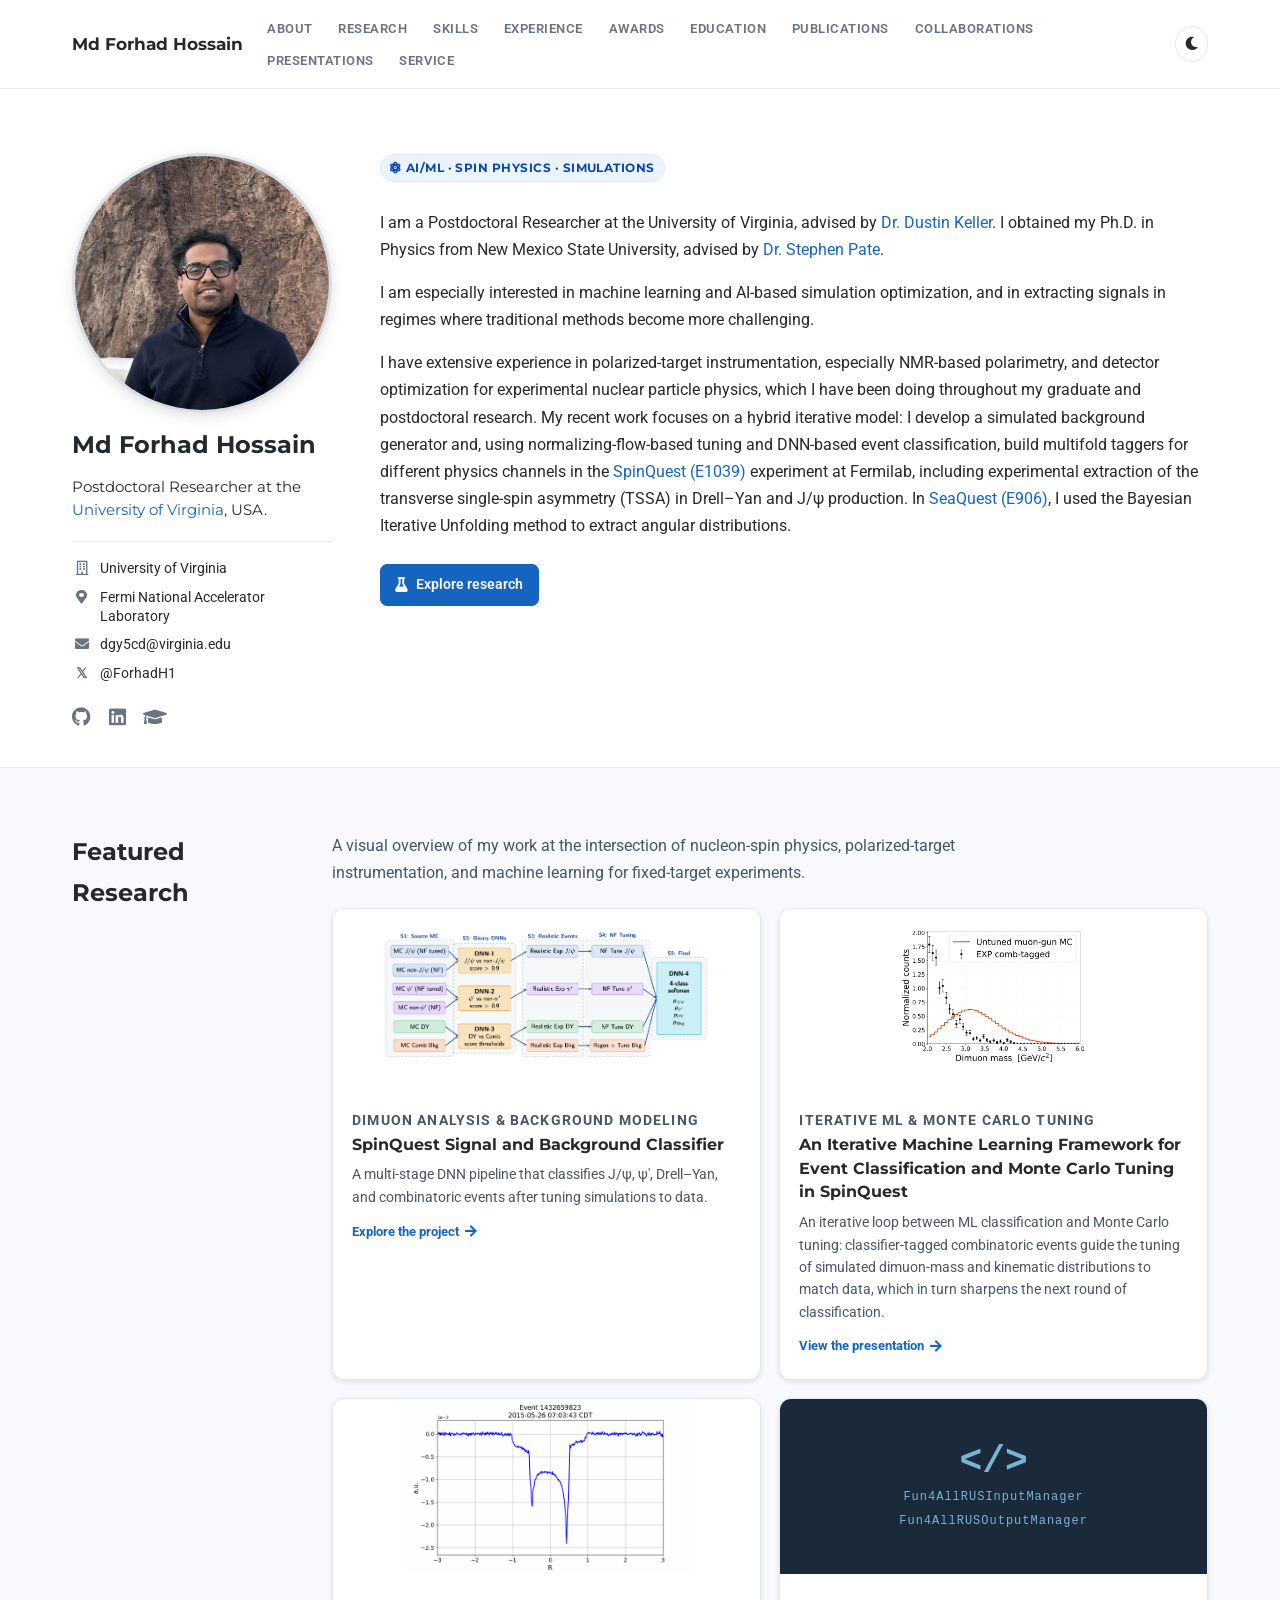
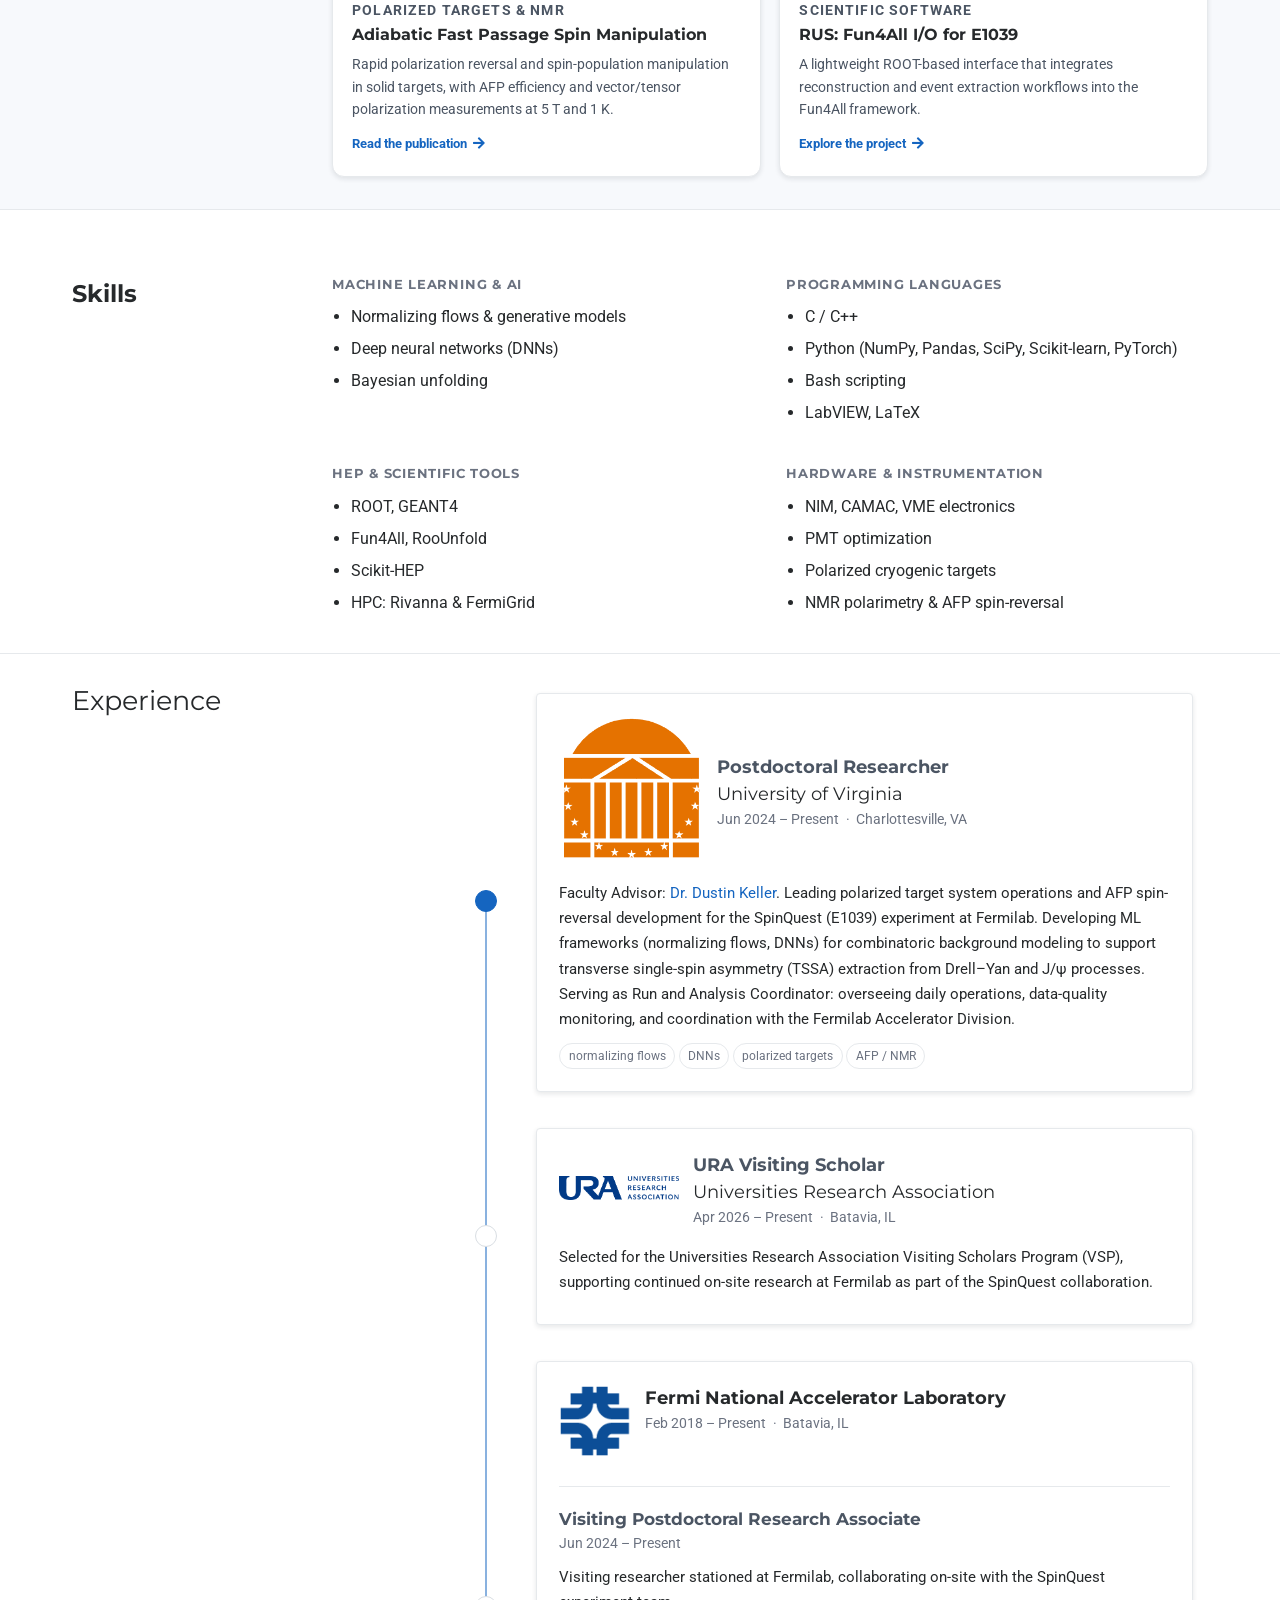
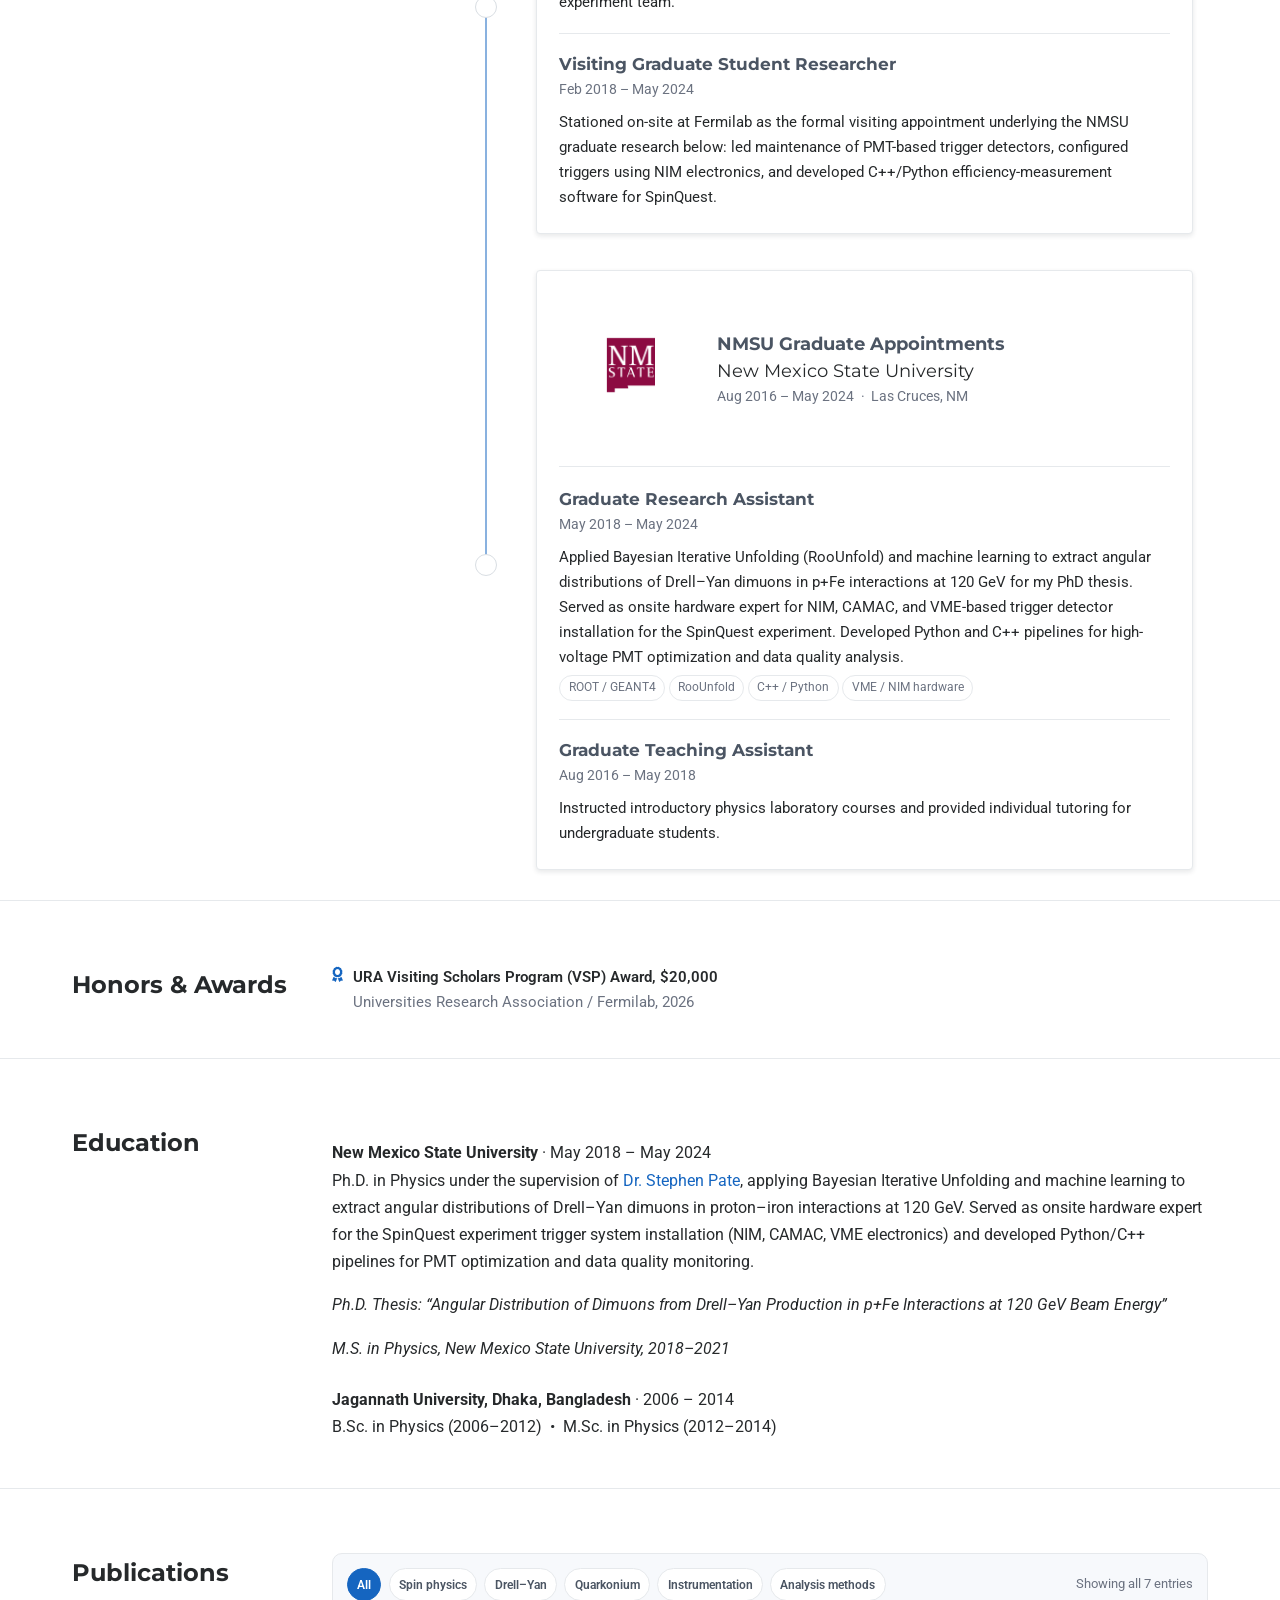
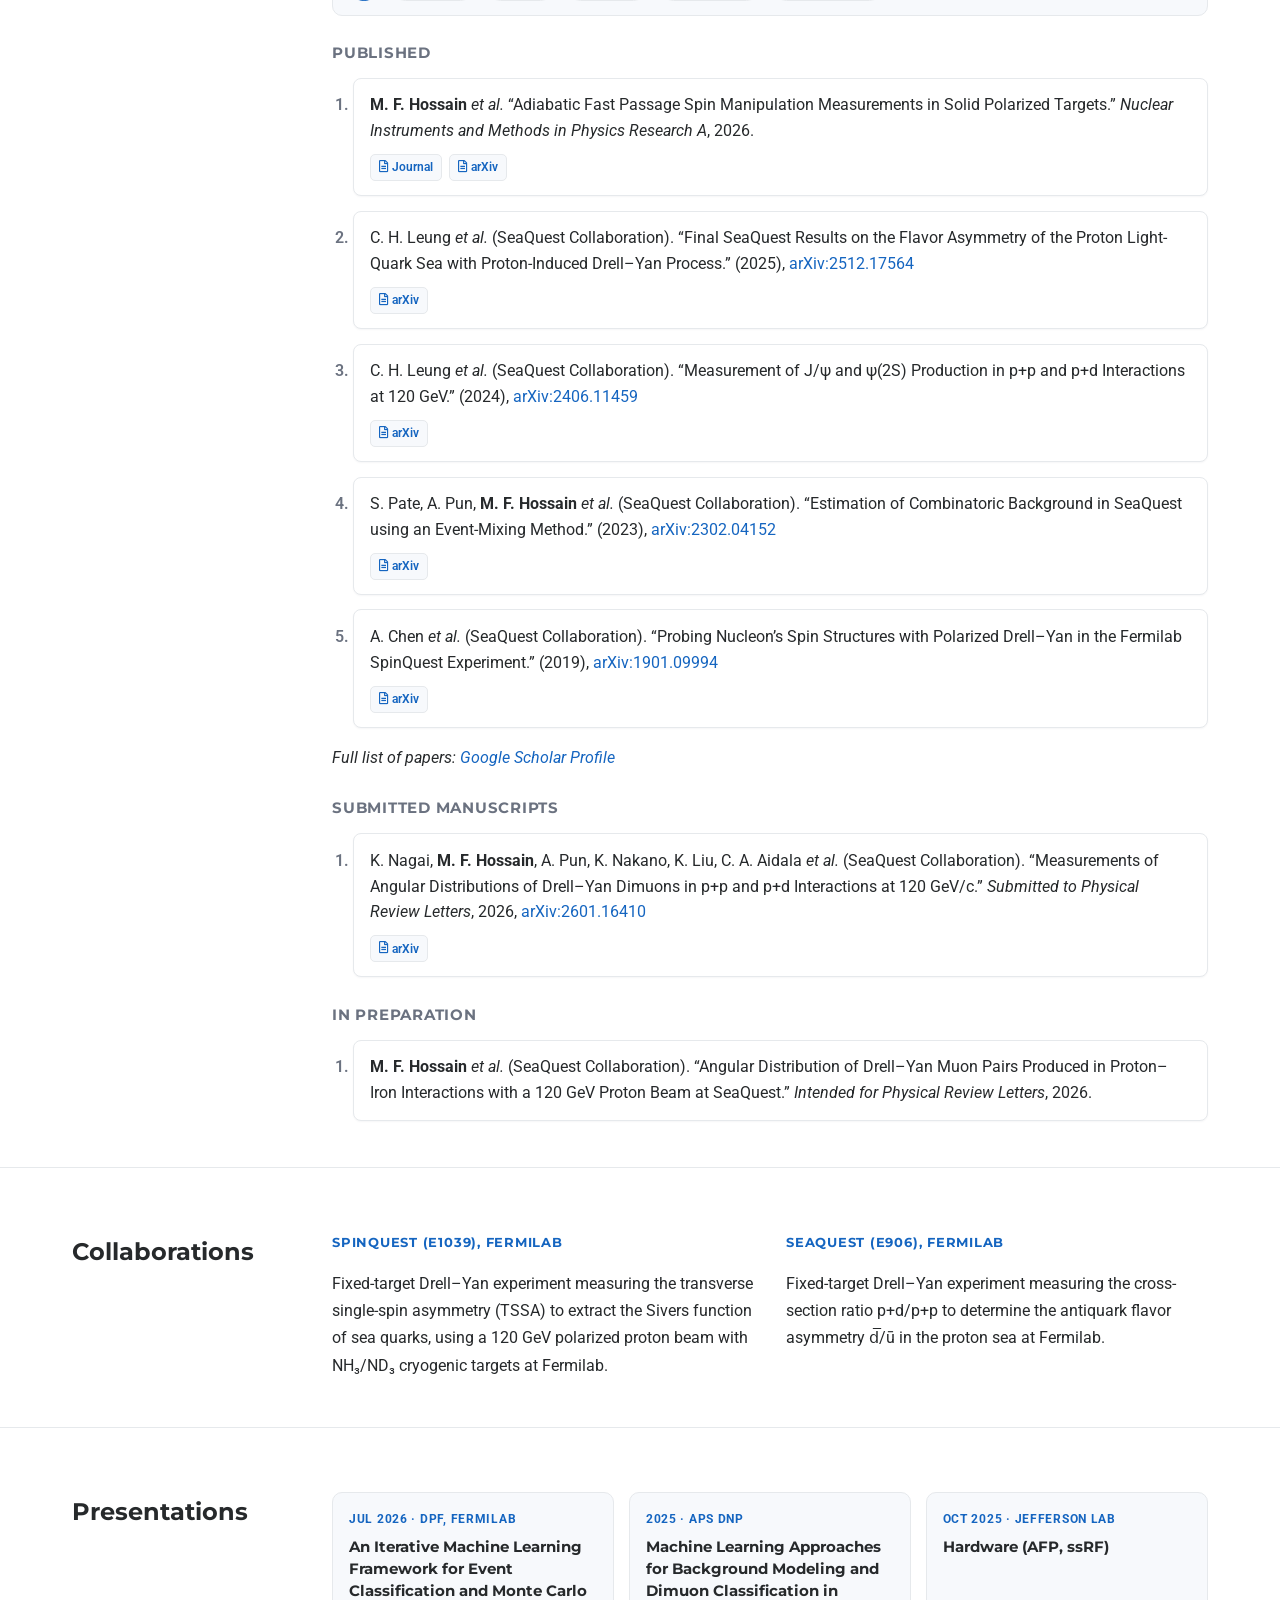
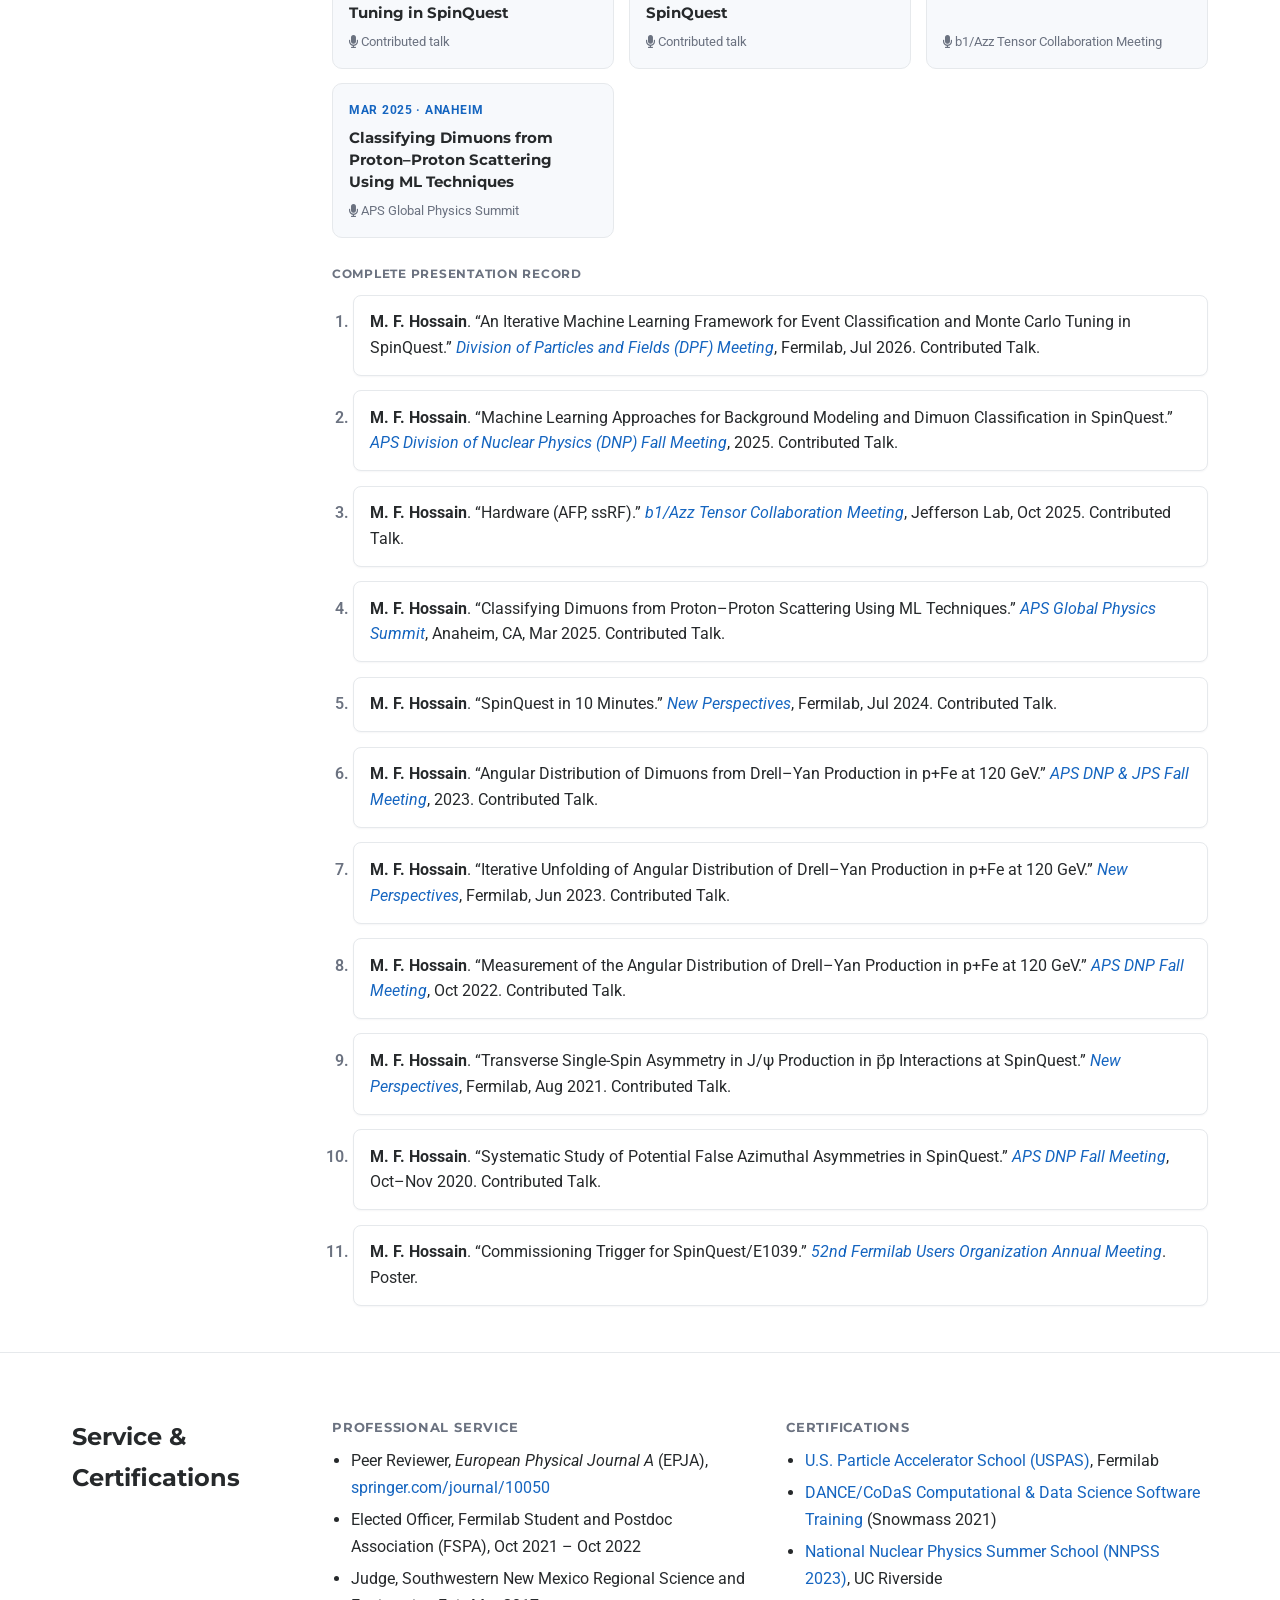
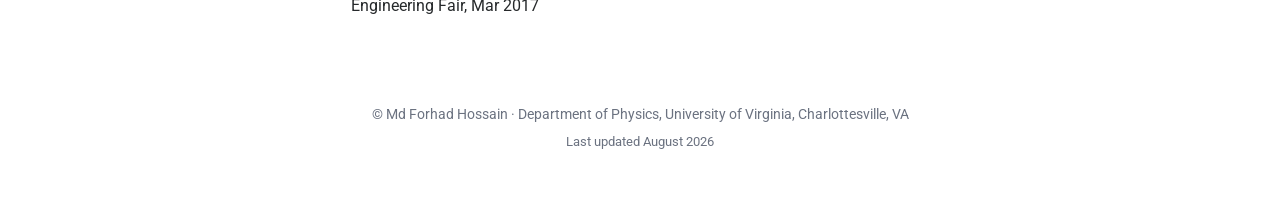
==== commit 81c0cbd5: "updating the intro" ====
--- a/index.html
+++ b/index.html
@@ -13,7 +13,7 @@
 		(function () {
 			try {
 				var savedTheme = localStorage.getItem('portfolio-theme');
-				if (savedTheme === 'dark' || (!savedTheme && window.matchMedia('(prefers-color-scheme: dark)').matches)) {
+				if (savedTheme === 'dark') {
 					document.documentElement.setAttribute('data-theme', 'dark');
 				}
 			} catch (error) {}
@@ -842,8 +842,8 @@
 				<div>
 					<p class="hero-kicker"><i class="fas fa-atom" aria-hidden="true"></i> AI/ML &middot; Spin Physics &middot; Simulations</p>
 					<p>I am a Postdoctoral Researcher at the University of Virginia, advised by <a href="https://inspirehep.net/authors/1271066?ui-citation-summary=true" target="_blank" rel="noopener noreferrer">Dr. Dustin Keller</a>. I obtained my Ph.D. in Physics from New Mexico State University, advised by <a href="https://inspirehep.net/authors/994090" target="_blank" rel="noopener noreferrer">Dr. Stephen Pate</a>.</p>
-					<p>I am especially interested in machine learning and AI-based simulation optimization, and in extracting signals in regimes where traditional methods become more challenging, including tuning NMR signals in the polarized target environment.</p>
-					<p>I study polarized-target instrumentation and detector optimization for experimental nuclear particle physics, which I have been doing throughout my graduate and postdoctoral research. My research has focused on AFP spin-reversal and target operations for the <a href="https://spinquest.fnal.gov/" target="_blank" rel="noopener noreferrer">SpinQuest (E1039)</a> experiment at Fermilab, alongside ML frameworks (normalizing flows, DNNs) for combinatoric background modeling, including experimental extraction of the transverse single-spin asymmetry (TSSA) in Drell&ndash;Yan and J/&psi; production from the SpinQuest and <a href="https://www.phy.anl.gov/mep/drell-yan/" target="_blank" rel="noopener noreferrer">SeaQuest (E906)</a> experiments.</p>
+					<p>I am especially interested in machine learning and AI-based simulation optimization, and in extracting signals in regimes where traditional methods become more challenging.</p>
+					<p>I have extensive experience in polarized-target instrumentation, especially NMR-based polarimetry, and detector optimization for experimental nuclear particle physics, which I have been doing throughout my graduate and postdoctoral research. My recent work focuses on a hybrid iterative model: I develop a simulated background generator and, using normalizing-flow-based tuning and DNN-based event classification, build multifold taggers for different physics channels in the <a href="https://spinquest.fnal.gov/" target="_blank" rel="noopener noreferrer">SpinQuest (E1039)</a> experiment at Fermilab, including experimental extraction of the transverse single-spin asymmetry (TSSA) in Drell&ndash;Yan and J/&psi; production. In <a href="https://www.phy.anl.gov/mep/drell-yan/" target="_blank" rel="noopener noreferrer">SeaQuest (E906)</a>, I used the Bayesian Iterative Unfolding method to extract angular distributions.</p>
 					<div class="hero-actions">
 						<a class="button" href="#featured-research"><i class="fas fa-flask" aria-hidden="true"></i> Explore research</a>
 					</div>
